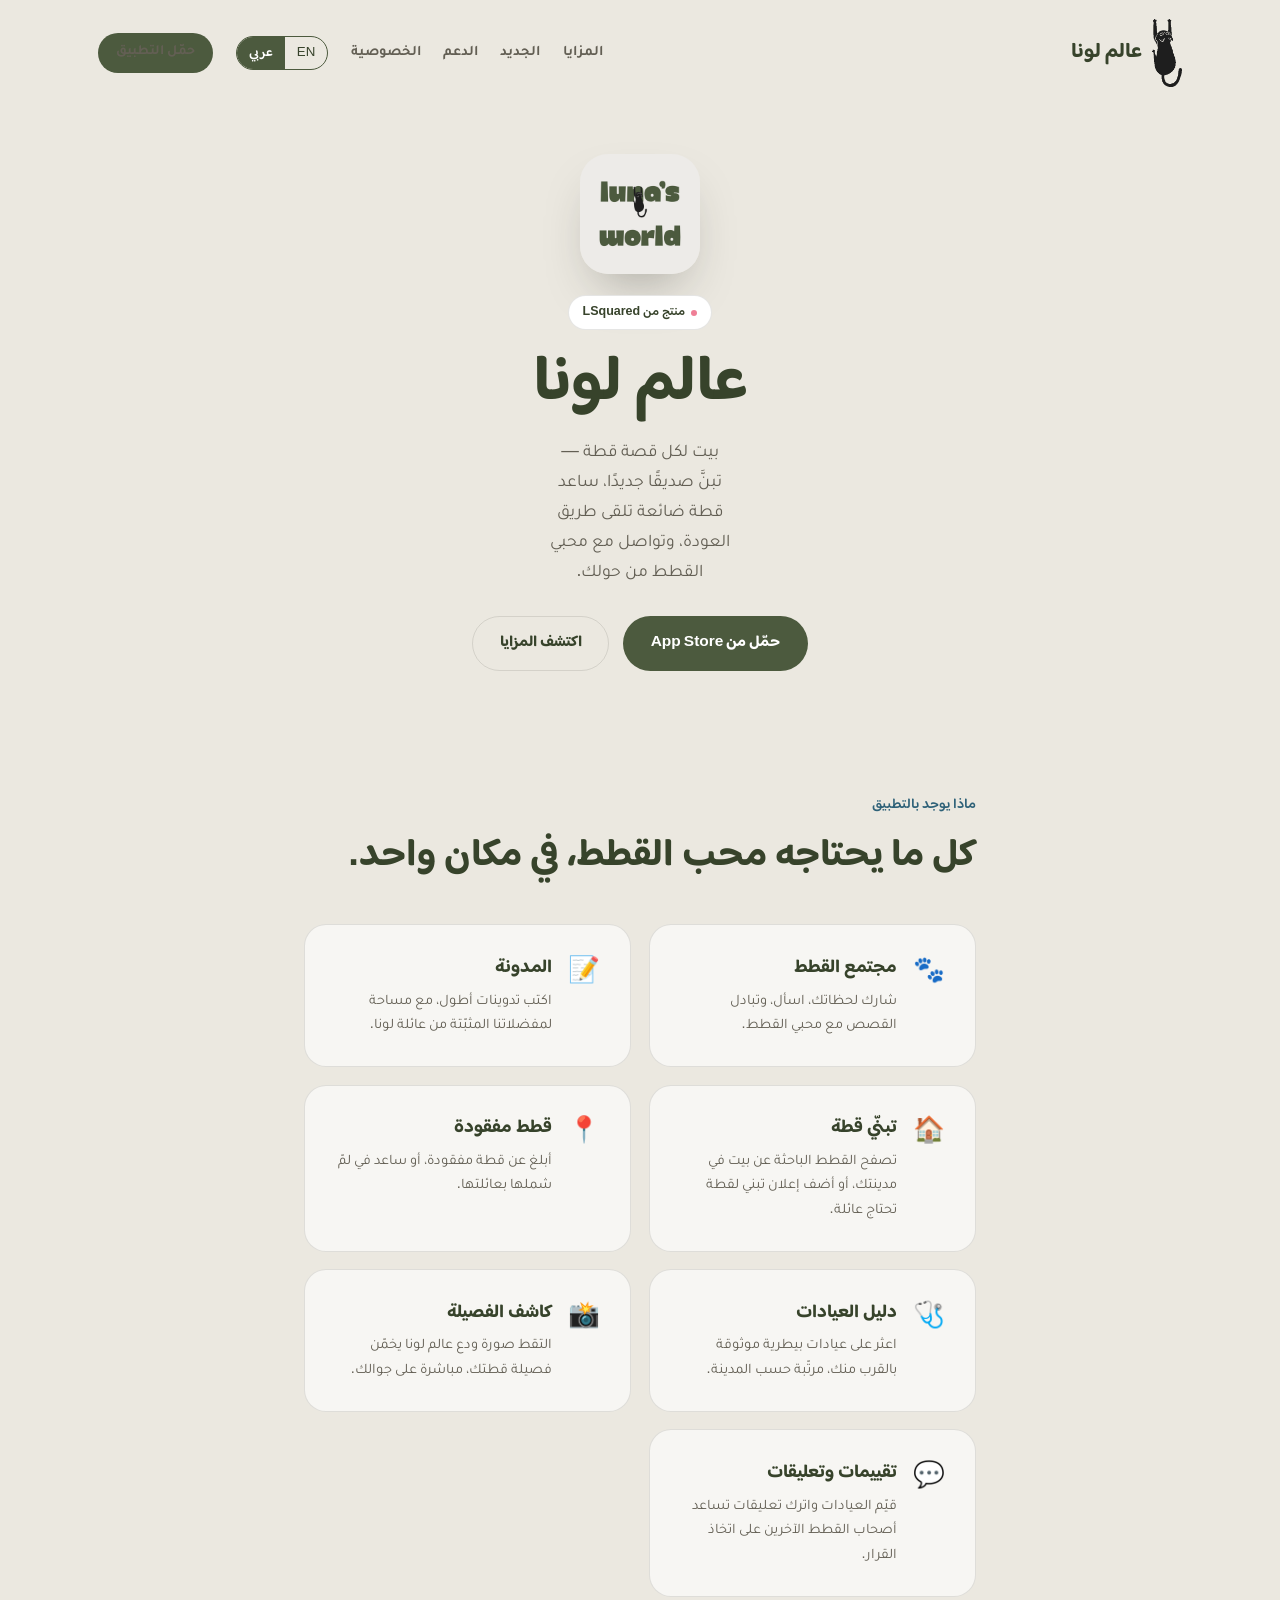
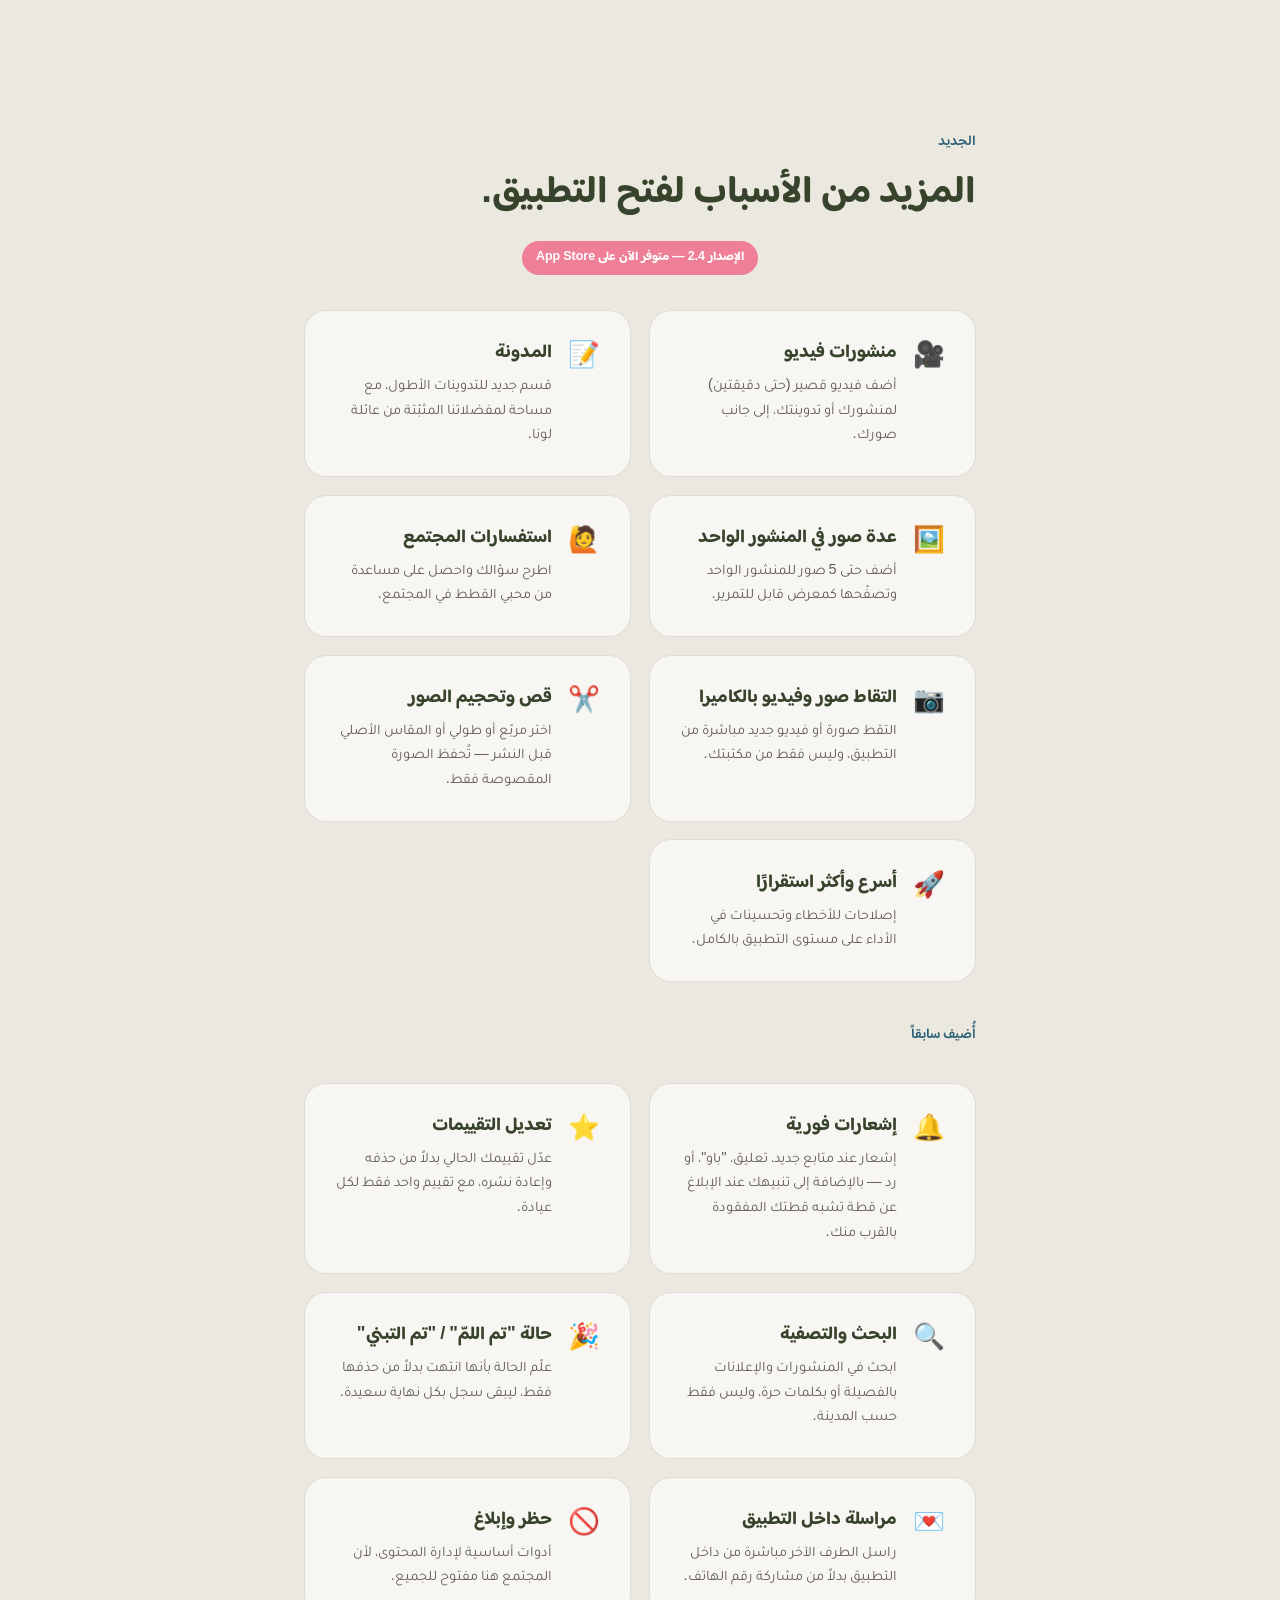
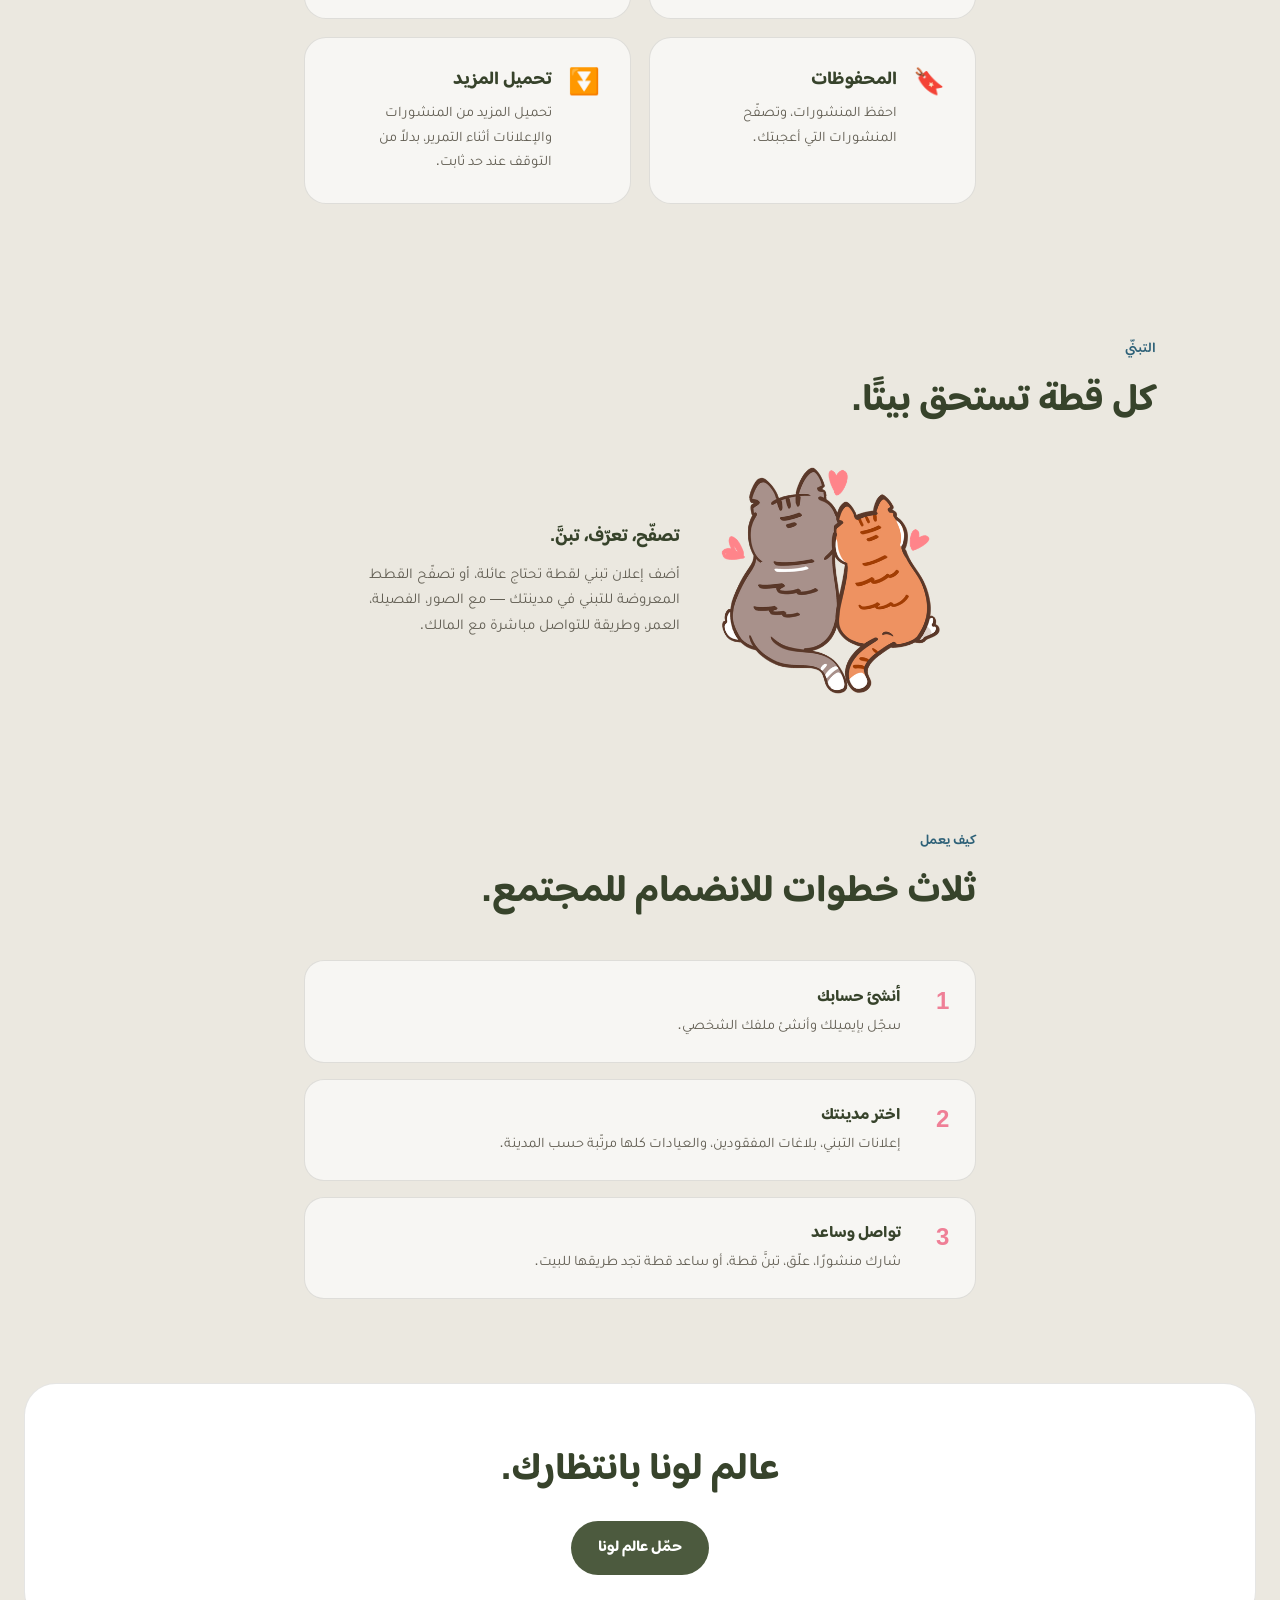
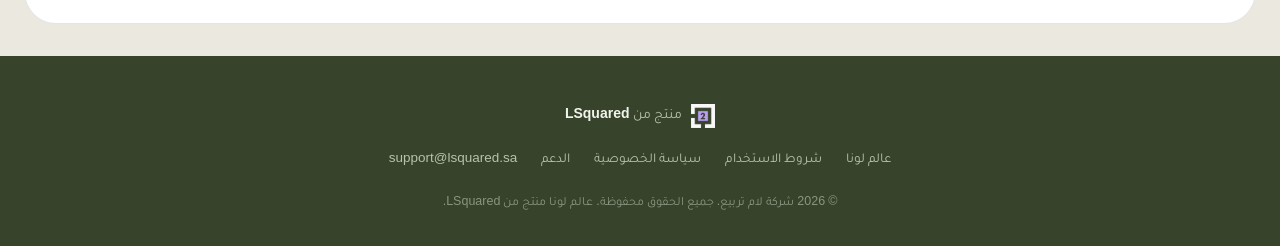
==== index.html @ 8b1befca "Add SEO: canonical/OG/Twitter meta, JSON-LD, robots.txt, sitemap.xml, social share image Co-Authored" ====
<!DOCTYPE html>
<html lang="ar" dir="rtl">
<head>
<meta charset="UTF-8">
<meta name="viewport" content="width=device-width, initial-scale=1.0">
<title>عالم لونا · Luna's World</title>
<meta name="description" content="عالم لونا تطبيق مجتمعي لمحبي القطط — تبنَّ، أبلغ عن قطة مفقودة، اعثر على عيادات بيطرية، وتعرّف على الفصيلة. منتج من LSquared. — Luna's World is a community app for cat people — adopt, report a missing cat, find vet clinics, and identify breeds. A product by LSquared.">
<!-- SEO-BLOCK:START (managed by build_seo.py, safe to regenerate) -->
<link rel="canonical" href="https://lunasworld.lsquared.sa/">
<meta name="robots" content="index, follow">
<meta property="og:site_name" content="Luna's World">
<meta property="og:type" content="website">
<meta property="og:title" content="عالم لونا · Luna's World">
<meta property="og:description" content="عالم لونا تطبيق مجتمعي لمحبي القطط — تبنَّ، أبلغ عن قطة مفقودة، اعثر على عيادات بيطرية، وتعرّف على الفصيلة. منتج من LSquared. — Luna's World is a community app for cat people — adopt, report a missing cat, find vet clinics, and identify breeds. A product by LSquared.">
<meta property="og:url" content="https://lunasworld.lsquared.sa/">
<meta property="og:image" content="https://lunasworld.lsquared.sa/og-image.png">
<meta property="og:image:width" content="1200">
<meta property="og:image:height" content="630">
<meta name="twitter:card" content="summary_large_image">
<meta name="twitter:title" content="عالم لونا · Luna's World">
<meta name="twitter:description" content="عالم لونا تطبيق مجتمعي لمحبي القطط — تبنَّ، أبلغ عن قطة مفقودة، اعثر على عيادات بيطرية، وتعرّف على الفصيلة. منتج من LSquared. — Luna's World is a community app for cat people — adopt, report a missing cat, find vet clinics, and identify breeds. A product by LSquared.">
<meta name="twitter:image" content="https://lunasworld.lsquared.sa/og-image.png">
<script type="application/ld+json">
{
  "@context": "https://schema.org",
  "@type": "MobileApplication",
  "name": "Luna's World",
  "description": "عالم لونا تطبيق مجتمعي لمحبي القطط — تبنَّ، أبلغ عن قطة مفقودة، اعثر على عيادات بيطرية، وتعرّف على الفصيلة. منتج من LSquared. — Luna's World is a community app for cat people — adopt, report a missing cat, find vet clinics, and identify breeds. A product by LSquared.",
  "url": "https://lunasworld.lsquared.sa/",
  "image": "https://lunasworld.lsquared.sa/og-image.png",
  "operatingSystem": "iOS",
  "applicationCategory": "LifestyleApplication",
  "publisher": {
    "@type": "Organization",
    "name": "LSquared",
    "url": "https://lsquared.sa"
  },
  "sameAs": [
    "https://apps.apple.com/us/app/lunas-world/id6449742649"
  ],
  "downloadUrl": "https://apps.apple.com/us/app/lunas-world/id6449742649"
}
</script>
<!-- SEO-BLOCK:END -->
<link rel="icon" type="image/png" href="[data-uri]">
<style>
@font-face { font-family:"Baloo 2"; src:طبurl([data-uri]) format("woff2"); font-weight:600 800; font-display:swap; }
@font-face { font-family:"Baloo Bhaijaan 2"; src:url([data-uri]) format("woff2"); font-weight:600 800; font-display:swap; }
@font-face { font-family:"Nunito"; src:url([data-uri]) format("woff2"); font-weight:400 700; font-display:swap; }
@font-face { font-family:"Tajawal"; src:url([data-uri]) format("woff2"); font-weight:400; font-display:swap; }
@font-face { font-family:"Tajawal"; src:url([data-uri]) format("woff2"); font-weight:500; font-display:swap; }
@font-face { font-family:"Tajawal"; src:url([data-uri]) format("woff2"); font-weight:700; font-display:swap; }

:root {
  --cream: #ebe8e0;
  --cream-deep: #e0dcd1;
  --card: rgba(255,255,255,0.6);
  --card-solid: #ffffff;
  --forest: #4c5a3e;
  --forest-deep: #37432b;
  --teal: #2e6178;
  --pink: #ef7f96;
  --ink: #2b2a26;
  --ink-soft: #635f54;
  --line: rgba(43,42,38,0.12);

  --font-display: "Baloo 2", sans-serif;
  --font-body: "Nunito", -apple-system, sans-serif;
}
html[lang="ar"] {
  --font-display: "Baloo Bhaijaan 2", sans-serif;
  --font-body: "Tajawal", -apple-system, sans-serif;
}

/* language visibility: default markup is Arabic-first, English hidden until toggled */
html[lang="ar"] .en { display: none; }
html[lang="en"] .ar { display: none; }

* { box-sizing: border-box; }
html, body { margin:0; padding:0; }
body {
  background: var(--cream);
  color: var(--ink);
  font-family: var(--font-body);
  font-size: 17px;
  line-height: 1.7;
}
h1,h2,h3 { margin:0; text-wrap: balance; font-family: var(--font-display); }
p { margin:0; }
img { max-width:100%; display:block; }
a { color: var(--forest); }
a:focus-visible, button:focus-visible { outline: 2px solid var(--forest); outline-offset: 3px; }
button { font-family: inherit; cursor: pointer; }

.eyebrow {
  font-family: var(--font-display);
  font-weight: 600;
  font-size: 14px;
  letter-spacing: 0.03em;
  color: var(--teal);
  text-transform: uppercase;
}
html[lang="ar"] .eyebrow { text-transform: none; letter-spacing: 0; }

h2.section-title {
  font-weight: 700;
  font-size: clamp(1.7rem, 4vw, 2.4rem);
  color: var(--forest-deep);
  margin-top: 0.4rem;
}

/* ---------- nav ---------- */
.nav {
  display: flex;
  align-items: center;
  justify-content: space-between;
  gap: 1rem;
  padding: 1.2rem clamp(1.2rem, 4vw, 3rem);
  max-width: 1180px;
  margin: 0 auto;
}
.nav-brand {
  display: flex;
  align-items: center;
  gap: 0.6rem;
  text-decoration: none;
  color: var(--forest-deep);
}
.nav-brand img { width: 30px; height: auto; }
.nav-brand span { font-family: var(--font-display); font-weight: 700; font-size: 1.3rem; }
.nav-links { display: flex; align-items: center; gap: 1.4rem; font-size: 14.5px; }
.nav-links a { text-decoration: none; color: var(--ink-soft); font-weight: 600; }
.nav-links a:hover { color: var(--forest-deep); }
.lang-toggle {
  display: inline-flex;
  border: 1.5px solid var(--forest);
  border-radius: 100px;
  overflow: hidden;
  font-family: var(--font-display);
  font-weight: 600;
  font-size: 13px;
}
.lang-toggle button {
  border: none;
  background: transparent;
  color: var(--forest-deep);
  padding: 0.4em 0.9em;
}
.lang-toggle button.active { background: var(--forest); color: #fff; }
.nav-cta {
  font-size: 14px;
  font-weight: 700;
  color: #fff;
  background: var(--forest);
  padding: 0.6em 1.3em;
  border-radius: 100px;
  text-decoration: none;
  white-space: nowrap;
}
.nav-cta:hover { background: var(--forest-deep); }
@media (max-width: 700px) {
  .nav-links a:not(.nav-cta) { display: none; }
}

/* ---------- layout ---------- */
.wrap { max-width: 720px; margin: 0 auto; padding: 0 1.5rem; }
.wrap-wide { max-width: 1080px; margin: 0 auto; padding: 0 1.5rem; }
section { padding: 4.2rem 0; }

/* ---------- buttons ---------- */
.btn {
  display: inline-flex;
  align-items: center;
  gap: 0.5em;
  font-family: var(--font-display);
  font-size: 15.5px;
  font-weight: 700;
  padding: 0.85em 1.7em;
  border-radius: 100px;
  text-decoration: none;
  border: 1.5px solid transparent;
}
.btn-primary { background: var(--forest); color: #fff; }
.btn-primary:hover { background: var(--forest-deep); }
.btn-ghost { background: transparent; color: var(--forest-deep); border-color: var(--line); }
.btn-ghost:hover { border-color: var(--forest); }

.pill {
  display: inline-flex;
  align-items: center;
  gap: 0.5em;
  font-family: var(--font-display);
  font-size: 12.5px;
  font-weight: 600;
  padding: 0.5em 1.1em;
  border-radius: 100px;
  background: var(--card-solid);
  border: 1px solid var(--line);
  color: var(--forest-deep);
}
.pill .dot { width:6px; height:6px; border-radius:50%; background: var(--pink); flex:none; }

/* ---------- cards ---------- */
.card {
  background: var(--card);
  border: 1px solid var(--line);
  border-radius: 22px;
  padding: 1.7rem 1.9rem;
}

/* ---------- hero ---------- */
.hero { padding: 3rem 0 3.5rem; text-align: center; }
.hero .wrap { display:flex; flex-direction:column; align-items:center; gap: 1.3rem; }
.hero .appicon { width: 120px; height:120px; border-radius: 28px; box-shadow: 0 24px 50px -18px rgba(43,42,38,0.35); }
.hero h1 {
  font-size: clamp(2.6rem, 9vw, 4rem);
  color: var(--forest-deep);
  line-height: 1.05;
}
.hero .tagline { font-size: 1.1rem; color: var(--ink-soft); max-width: 46ch; }
.hero .cta-row { display:flex; gap: 0.9rem; flex-wrap: wrap; justify-content:center; margin-top: 0.4rem; }

/* ---------- features ---------- */
.feature-grid {
  margin-top: 2.2rem;
  display: grid;
  grid-template-columns: repeat(2, 1fr);
  gap: 1.1rem;
}
.feature-grid .card { display:flex; gap: 1rem; align-items:flex-start; }
.feature-grid .card .emoji { font-size: 1.6rem; flex: none; }
.feature-grid .card h3 { font-size: 1.15rem; margin-bottom: 0.35rem; color: var(--forest-deep); }
.feature-grid .card p { font-size: 14.5px; color: var(--ink-soft); }
@media (max-width: 620px) { .feature-grid { grid-template-columns: 1fr; } }

/* ---------- what's new ---------- */
.soon-badge {
  display: inline-flex;
  align-items: center;
  gap: 0.5em;
  font-family: var(--font-display);
  font-size: 12.5px;
  font-weight: 700;
  padding: 0.5em 1.1em;
  border-radius: 100px;
  background: var(--pink);
  color: #fff;
  margin-top: 0.9rem;
}
.whats-new .card { position: relative; }
.whats-new .card .emoji { font-size: 1.6rem; flex: none; }

/* ---------- steps ---------- */
.steps { margin-top: 2.2rem; display: flex; flex-direction: column; gap: 1rem; }
.step {
  display: flex; gap: 1.1rem; align-items: flex-start;
  background: var(--card); border: 1px solid var(--line); border-radius: 20px;
  padding: 1.4rem 1.6rem;
}
.step .num {
  font-family: var(--font-display); font-weight: 800; font-size: 1.5rem;
  color: var(--pink); flex: none; width: 1.3em;
}
.step h3 { font-size: 1.02rem; margin-bottom: 0.2rem; color: var(--forest-deep); }
.step p { font-size: 14.5px; color: var(--ink-soft); }

/* ---------- adopt showcase ---------- */
.showcase { display:flex; align-items:center; gap: 2.5rem; flex-wrap: wrap; justify-content:center; margin-top: 2rem; }
.showcase img { width: 220px; }
.showcase .text { max-width: 340px; text-align: start; }
.showcase .text p { color: var(--ink-soft); font-size: 15px; margin-top: 0.6rem; }

/* ---------- CTA band ---------- */
.cta-band {
  text-align: center;
  background: var(--card-solid);
  border: 1px solid var(--line);
  border-radius: 32px;
  padding: 3rem 1.8rem;
  margin: 1rem 1.5rem;
}
.cta-band h2 { margin-bottom: 1.1rem; }

/* ---------- footer ---------- */
footer.site-footer {
  background: var(--forest-deep);
  color: #d9dfd2;
  padding: 3rem 1.5rem 2rem;
  margin-top: 2rem;
}
footer .wrap-wide { display: flex; flex-direction: column; align-items: center; gap: 1.3rem; text-align: center; }
footer .lsquared-line { display: flex; align-items: center; gap: 0.6rem; font-size: 14px; color: #b9c2ac; }
footer .lsquared-line img { width: 24px; height: 24px; }
footer .lsquared-line a { color: #f2f4ec; text-decoration: none; font-weight: 700; }
footer .lsquared-line a:hover { text-decoration: underline; }
footer .foot-links { display: flex; gap: 1.5rem; flex-wrap: wrap; justify-content: center; font-size: 13.5px; }
footer .foot-links a { color: #b9c2ac; text-decoration: none; }
footer .foot-links a:hover { color: #fff; }
footer .copyright { font-size: 12.5px; color: #8b9580; }

/* ---------- legal pages ---------- */
.legal-header { padding: 3.2rem 0 1rem; text-align: center; }
.legal-header .eyebrow { display:block; margin-bottom: 0.5rem; }
.legal-header h1 { font-size: clamp(2rem, 6vw, 2.7rem); color: var(--forest-deep); }
.legal-header .updated { font-size: 13.5px; color: var(--ink-soft); margin-top: 0.6rem; }
.legal-body { padding-top: 0.5rem; padding-bottom: 3.6rem; }
.legal-body h2 {
  font-size: 1.3rem; margin-top: 2.4rem; margin-bottom: 0.7rem; color: var(--forest-deep);
}
.legal-body h2:first-child { margin-top: 0; }
.legal-body p, .legal-body li { font-size: 15.5px; color: var(--ink-soft); margin-bottom: 0.85rem; }
.legal-body ul { padding-inline-start: 1.3rem; margin: 0 0 0.85rem; }
.legal-body strong { color: var(--ink); }
.legal-body a { color: var(--forest); text-decoration: underline; text-decoration-color: var(--line); }

/* ---------- FAQ ---------- */
.faq-item { background: var(--card); border: 1px solid var(--line); border-radius: 18px; padding: 1.4rem 1.6rem; margin-bottom: 1rem; }
.faq-item h3 { font-size: 1.1rem; margin-bottom: 0.45rem; color: var(--forest-deep); }
.faq-item p { font-size: 14.5px; color: var(--ink-soft); }
.contact-card { text-align: center; background: var(--card-solid); border: 1px solid var(--line); border-radius: 26px; padding: 2.6rem 1.8rem; margin: 2.4rem 0; }
.contact-card h2 { margin-bottom: 0.6rem; }
.contact-card p { color: var(--ink-soft); margin-bottom: 1.3rem; }
</style>
</head>
<body>

<nav class="nav">
  <a class="nav-brand" href="index.html">
    <img src="[data-uri]" alt="Luna's World cat mascot" />
    <span><span class="en">Luna's World</span><span class="ar">عالم لونا</span></span>
  </a>
  <div class="nav-links">
    <a href="index.html#features"><span class="en">Features</span><span class="ar">المزايا</span></a>
    <a href="index.html#whats-new"><span class="en">What's new</span><span class="ar">الجديد</span></a>
    <a href="support.html"><span class="en">Support</span><span class="ar">الدعم</span></a>
    <a href="privacy.html"><span class="en">Privacy</span><span class="ar">الخصوصية</span></a>
    <div class="lang-toggle">
      <button type="button" data-lang="en" onclick="setLunaLang('en')">EN</button>
      <button type="button" data-lang="ar" onclick="setLunaLang('ar')">عربي</button>
    </div>
    <a class="nav-cta" href="https://apps.apple.com/us/app/lunas-world/id6449742649"><span class="en">Get the App</span><span class="ar">حمّل التطبيق</span></a>
  </div>
</nav>


<section class="hero">
  <div class="wrap">
    <img class="appicon" src="[data-uri]" alt="Luna's World app icon" />
    <div class="pill"><span class="dot"></span><span class="en">A product by LSquared</span><span class="ar">منتج من LSquared</span></div>
    <h1><span class="en">Luna's World</span><span class="ar">عالم لونا</span></h1>
    <p class="tagline"><span class="en">A home for every cat story — find a friend to adopt, help a lost cat find their way back, and connect with cat people near you.</span><span class="ar">بيت لكل قصة قطة — تبنَّ صديقًا جديدًا، ساعد قطة ضائعة تلقى طريق العودة، وتواصل مع محبي القطط من حولك.</span></p>
    <div class="cta-row">
      <a class="btn btn-primary" href="https://apps.apple.com/us/app/lunas-world/id6449742649"><span class="en">Download on the App Store</span><span class="ar">حمّل من App Store</span></a>
      <a class="btn btn-ghost" href="#features"><span class="en">See what's inside</span><span class="ar">اكتشف المزايا</span></a>
    </div>
  </div>
</section>

<section id="features">
  <div class="wrap">
    <p class="eyebrow"><span class="en">What's inside</span><span class="ar">ماذا يوجد بالتطبيق</span></p>
    <h2 class="section-title"><span class="en">Everything a cat person needs, in one place.</span><span class="ar">كل ما يحتاجه محب القطط، في مكان واحد.</span></h2>
    <div class="feature-grid">
      
    <div class="card">
      <span class="emoji">🐾</span>
      <div>
        <h3><span class="en">Community feed</span><span class="ar">مجتمع القطط</span></h3>
        <p><span class="en">Share moments, ask questions, and swap stories with other cat people.</span><span class="ar">شارك لحظاتك، اسأل، وتبادل القصص مع محبي القطط.</span></p>
      </div>
    </div>

    <div class="card">
      <span class="emoji">📝</span>
      <div>
        <h3><span class="en">Blog</span><span class="ar">المدونة</span></h3>
        <p><span class="en">Write longer posts, with a spot for our favorites, pinned by Luna's World.</span><span class="ar">اكتب تدوينات أطول، مع مساحة لمفضلاتنا المثبّتة من عائلة لونا.</span></p>
      </div>
    </div>

    <div class="card">
      <span class="emoji">🏠</span>
      <div>
        <h3><span class="en">Adoption</span><span class="ar">تبنّي قطة</span></h3>
        <p><span class="en">Browse cats looking for a home in your city, or list one that needs a family.</span><span class="ar">تصفح القطط الباحثة عن بيت في مدينتك، أو أضف إعلان تبني لقطة تحتاج عائلة.</span></p>
      </div>
    </div>

    <div class="card">
      <span class="emoji">📍</span>
      <div>
        <h3><span class="en">Missing cats</span><span class="ar">قطط مفقودة</span></h3>
        <p><span class="en">Report a missing cat, or help reunite one with their family.</span><span class="ar">أبلغ عن قطة مفقودة، أو ساعد في لمّ شملها بعائلتها.</span></p>
      </div>
    </div>

    <div class="card">
      <span class="emoji">🩺</span>
      <div>
        <h3><span class="en">Clinics directory</span><span class="ar">دليل العيادات</span></h3>
        <p><span class="en">Find rated vet clinics near you, organized by city.</span><span class="ar">اعثر على عيادات بيطرية موثوقة بالقرب منك، مرتّبة حسب المدينة.</span></p>
      </div>
    </div>

    <div class="card">
      <span class="emoji">📸</span>
      <div>
        <h3><span class="en">Breed detector</span><span class="ar">كاشف الفصيلة</span></h3>
        <p><span class="en">Snap a photo and let Luna's World guess your cat's breed, right on your phone.</span><span class="ar">التقط صورة ودع عالم لونا يخمّن فصيلة قطتك، مباشرة على جوالك.</span></p>
      </div>
    </div>

    <div class="card">
      <span class="emoji">💬</span>
      <div>
        <h3><span class="en">Reviews & comments</span><span class="ar">تقييمات وتعليقات</span></h3>
        <p><span class="en">Rate clinics and leave comments to help other cat owners decide.</span><span class="ar">قيّم العيادات واترك تعليقات تساعد أصحاب القطط الآخرين على اتخاذ القرار.</span></p>
      </div>
    </div>
    </div>
  </div>
</section>

<section id="whats-new" class="whats-new">
  <div class="wrap">
    <p class="eyebrow"><span class="en">What's new</span><span class="ar">الجديد</span></p>
    <h2 class="section-title"><span class="en">More reasons to open the app.</span><span class="ar">المزيد من الأسباب لفتح التطبيق.</span></h2>
    <div style="text-align:center;"><span class="soon-badge"><span class="en">Version 2.4 — now on the App Store</span><span class="ar">الإصدار 2.4 — متوفر الآن على App Store</span></span></div>
    <div class="feature-grid">

    <div class="card">
      <span class="emoji">🎥</span>
      <div>
        <h3><span class="en">Video posts</span><span class="ar">منشورات فيديو</span></h3>
        <p><span class="en">Add a short video (up to 2 minutes) to a community post or blog post, alongside your photos.</span><span class="ar">أضف فيديو قصير (حتى دقيقتين) لمنشورك أو تدوينتك، إلى جانب صورك.</span></p>
      </div>
    </div>

    <div class="card">
      <span class="emoji">📝</span>
      <div>
        <h3><span class="en">Blog</span><span class="ar">المدونة</span></h3>
        <p><span class="en">A new section for longer posts, with a spot for our favorites, pinned by Luna's World.</span><span class="ar">قسم جديد للتدوينات الأطول، مع مساحة لمفضلاتنا المثبّتة من عائلة لونا.</span></p>
      </div>
    </div>

    <div class="card">
      <span class="emoji">🖼️</span>
      <div>
        <h3><span class="en">Multiple photos per post</span><span class="ar">عدة صور في المنشور الواحد</span></h3>
        <p><span class="en">Add up to 5 photos to one post and browse them as a swipeable gallery.</span><span class="ar">أضف حتى 5 صور للمنشور الواحد وتصفّحها كمعرض قابل للتمرير.</span></p>
      </div>
    </div>

    <div class="card">
      <span class="emoji">🙋</span>
      <div>
        <h3><span class="en">Community help</span><span class="ar">استفسارات المجتمع</span></h3>
        <p><span class="en">Ask a question and get help from other cat owners in the community.</span><span class="ar">اطرح سؤالك واحصل على مساعدة من محبي القطط في المجتمع.</span></p>
      </div>
    </div>

    <div class="card">
      <span class="emoji">📷</span>
      <div>
        <h3><span class="en">Take photos & videos with the camera</span><span class="ar">التقاط صور وفيديو بالكاميرا</span></h3>
        <p><span class="en">Capture a new photo or video right from the app, not just pick one from your library.</span><span class="ar">التقط صورة أو فيديو جديد مباشرة من التطبيق، وليس فقط من مكتبتك.</span></p>
      </div>
    </div>

    <div class="card">
      <span class="emoji">✂️</span>
      <div>
        <h3><span class="en">Crop & resize photos</span><span class="ar">قص وتحجيم الصور</span></h3>
        <p><span class="en">Choose square, portrait, or the original size before you post — only the cropped photo is ever saved.</span><span class="ar">اختر مربّع أو طولي أو المقاس الأصلي قبل النشر — تُحفظ الصورة المقصوصة فقط.</span></p>
      </div>
    </div>

    <div class="card">
      <span class="emoji">🚀</span>
      <div>
        <h3><span class="en">Faster & more stable</span><span class="ar">أسرع وأكثر استقرارًا</span></h3>
        <p><span class="en">Bug fixes and performance improvements across the app.</span><span class="ar">إصلاحات للأخطاء وتحسينات في الأداء على مستوى التطبيق بالكامل.</span></p>
      </div>
    </div>

    </div>

    <p class="eyebrow" style="margin-top:2.6rem;"><span class="en">Previously added</span><span class="ar">أُضيف سابقاً</span></p>
    <div class="feature-grid">

    <div class="card">
      <span class="emoji">🔔</span>
      <div>
        <h3><span class="en">Push notifications</span><span class="ar">إشعارات فورية</span></h3>
        <p><span class="en">New follower, comment, paw, or reply — plus missing-cat matches reported nearby.</span><span class="ar">إشعار عند متابع جديد، تعليق، "باو"، أو رد — بالإضافة إلى تنبيهك عند الإبلاغ عن قطة تشبه قطتك المفقودة بالقرب منك.</span></p>
      </div>
    </div>

    <div class="card">
      <span class="emoji">⭐</span>
      <div>
        <h3><span class="en">Editable reviews</span><span class="ar">تعديل التقييمات</span></h3>
        <p><span class="en">Update your existing review instead of only delete-and-repost — capped at one review per clinic.</span><span class="ar">عدّل تقييمك الحالي بدلاً من حذفه وإعادة نشره، مع تقييم واحد فقط لكل عيادة.</span></p>
      </div>
    </div>

    <div class="card">
      <span class="emoji">🔍</span>
      <div>
        <h3><span class="en">Search & filtering</span><span class="ar">البحث والتصفية</span></h3>
        <p><span class="en">Search posts and listings by breed or free text, not just by city.</span><span class="ar">ابحث في المنشورات والإعلانات بالفصيلة أو بكلمات حرة، وليس فقط حسب المدينة.</span></p>
      </div>
    </div>

    <div class="card">
      <span class="emoji">🎉</span>
      <div>
        <h3><span class="en">"Reunited" / "Adopted" status</span><span class="ar">حالة "تم اللمّ" / "تم التبني"</span></h3>
        <p><span class="en">Mark a case resolved instead of only deleting it, so there's a record of happy endings.</span><span class="ar">علّم الحالة بأنها انتهت بدلاً من حذفها فقط، ليبقى سجل بكل نهاية سعيدة.</span></p>
      </div>
    </div>

    <div class="card">
      <span class="emoji">💌</span>
      <div>
        <h3><span class="en">In-app messaging</span><span class="ar">مراسلة داخل التطبيق</span></h3>
        <p><span class="en">Message adopters and listers directly instead of exposing a raw phone number.</span><span class="ar">راسل الطرف الآخر مباشرة من داخل التطبيق بدلاً من مشاركة رقم الهاتف.</span></p>
      </div>
    </div>

    <div class="card">
      <span class="emoji">🚫</span>
      <div>
        <h3><span class="en">Block & report</span><span class="ar">حظر وإبلاغ</span></h3>
        <p><span class="en">Basic content moderation tools, since this is an open social feed.</span><span class="ar">أدوات أساسية لإدارة المحتوى، لأن المجتمع هنا مفتوح للجميع.</span></p>
      </div>
    </div>

    <div class="card">
      <span class="emoji">🔖</span>
      <div>
        <h3><span class="en">Bookmarks</span><span class="ar">المحفوظات</span></h3>
        <p><span class="en">Save posts, and browse the posts you've liked.</span><span class="ar">احفظ المنشورات، وتصفّح المنشورات التي أعجبتك.</span></p>
      </div>
    </div>

    <div class="card">
      <span class="emoji">⏬</span>
      <div>
        <h3><span class="en">Load more</span><span class="ar">تحميل المزيد</span></h3>
        <p><span class="en">Feed and listings now load more as you scroll, instead of stopping at a flat limit.</span><span class="ar">تحميل المزيد من المنشورات والإعلانات أثناء التمرير، بدلاً من التوقف عند حد ثابت.</span></p>
      </div>
    </div>

    </div>
  </div>
</section>

<section>
  <div class="wrap-wide">
    <p class="eyebrow"><span class="en">Adoption</span><span class="ar">التبنّي</span></p>
    <h2 class="section-title"><span class="en">Every cat deserves a home.</span><span class="ar">كل قطة تستحق بيتًا.</span></h2>
    <div class="showcase">
      <img src="[data-uri]" alt="Two cats cuddling, illustration" />
      <div class="text">
        <h3 style="font-size:1.15rem;color:var(--forest-deep);"><span class="en">Browse, meet, adopt.</span><span class="ar">تصفّح، تعرّف، تبنَّ.</span></h3>
        <p><span class="en">List a cat that needs a family, or browse cats up for adoption in your city — with photos, breed, age, and a way to reach the owner directly.</span><span class="ar">أضف إعلان تبني لقطة تحتاج عائلة، أو تصفّح القطط المعروضة للتبني في مدينتك — مع الصور، الفصيلة، العمر، وطريقة للتواصل مباشرة مع المالك.</span></p>
      </div>
    </div>
  </div>
</section>

<section>
  <div class="wrap">
    <p class="eyebrow"><span class="en">How it works</span><span class="ar">كيف يعمل</span></p>
    <h2 class="section-title"><span class="en">Three steps to join the community.</span><span class="ar">ثلاث خطوات للانضمام للمجتمع.</span></h2>
    <div class="steps">
      <div class="step">
        <span class="num">1</span>
        <div><h3><span class="en">Create your profile</span><span class="ar">أنشئ حسابك</span></h3><p><span class="en">Sign up with your email and set up your profile.</span><span class="ar">سجّل بإيميلك وأنشئ ملفك الشخصي.</span></p></div>
      </div>
      <div class="step">
        <span class="num">2</span>
        <div><h3><span class="en">Pick your city</span><span class="ar">اختر مدينتك</span></h3><p><span class="en">Adoption listings, missing reports, and clinics are all organized by city.</span><span class="ar">إعلانات التبني، بلاغات المفقودين، والعيادات كلها مرتّبة حسب المدينة.</span></p></div>
      </div>
      <div class="step">
        <span class="num">3</span>
        <div><h3><span class="en">Connect and help</span><span class="ar">تواصل وساعد</span></h3><p><span class="en">Post, comment, adopt, or help a cat find their way home.</span><span class="ar">شارك منشورًا، علّق، تبنَّ قطة، أو ساعد قطة تجد طريقها للبيت.</span></p></div>
      </div>
    </div>
  </div>
</section>

<div class="cta-band">
  <h2 class="section-title"><span class="en">Luna's World is waiting for you.</span><span class="ar">عالم لونا بانتظارك.</span></h2>
  <a class="btn btn-primary" href="https://apps.apple.com/us/app/lunas-world/id6449742649"><span class="en">Download Luna's World</span><span class="ar">حمّل عالم لونا</span></a>
</div>


<footer class="site-footer">
  <div class="wrap-wide">
    <div class="lsquared-line">
      <img src="[data-uri]" alt="LSquared mark" />
      <span><span class="en">A product by</span><span class="ar">منتج من</span> <a href="https://lsquared.sa">LSquared</a></span>
    </div>
    <div class="foot-links">
      <a href="index.html"><span class="en">Luna's World</span><span class="ar">عالم لونا</span></a>
      <a href="terms.html"><span class="en">Terms of Use</span><span class="ar">شروط الاستخدام</span></a>
      <a href="privacy.html"><span class="en">Privacy Policy</span><span class="ar">سياسة الخصوصية</span></a>
      <a href="support.html"><span class="en">Support</span><span class="ar">الدعم</span></a>
      <a href="mailto:support@lsquared.sa">support@lsquared.sa</a>
    </div>
    <div class="copyright">
      <span class="en">&copy; 2026 L Squared Est. All rights reserved. Luna's World is a product of LSquared.</span>
      <span class="ar">&copy; 2026 شركة لام تربيع. جميع الحقوق محفوظة. عالم لونا منتج من LSquared.</span>
    </div>
  </div>
</footer>


<script>
(function () {
  function setLang(lang) {
    document.documentElement.lang = lang;
    document.documentElement.dir = lang === "ar" ? "rtl" : "ltr";
    document.querySelectorAll(".lang-toggle button").forEach(function (b) {
      b.classList.toggle("active", b.dataset.lang === lang);
    });
    try { localStorage.setItem("lunasworld-lang", lang); } catch (e) {}
  }
  window.setLunaLang = setLang;
  var saved = "ar";
  try { saved = localStorage.getItem("lunasworld-lang") || "ar"; } catch (e) {}
  setLang(saved);
})();
</script>

</body>
</html>
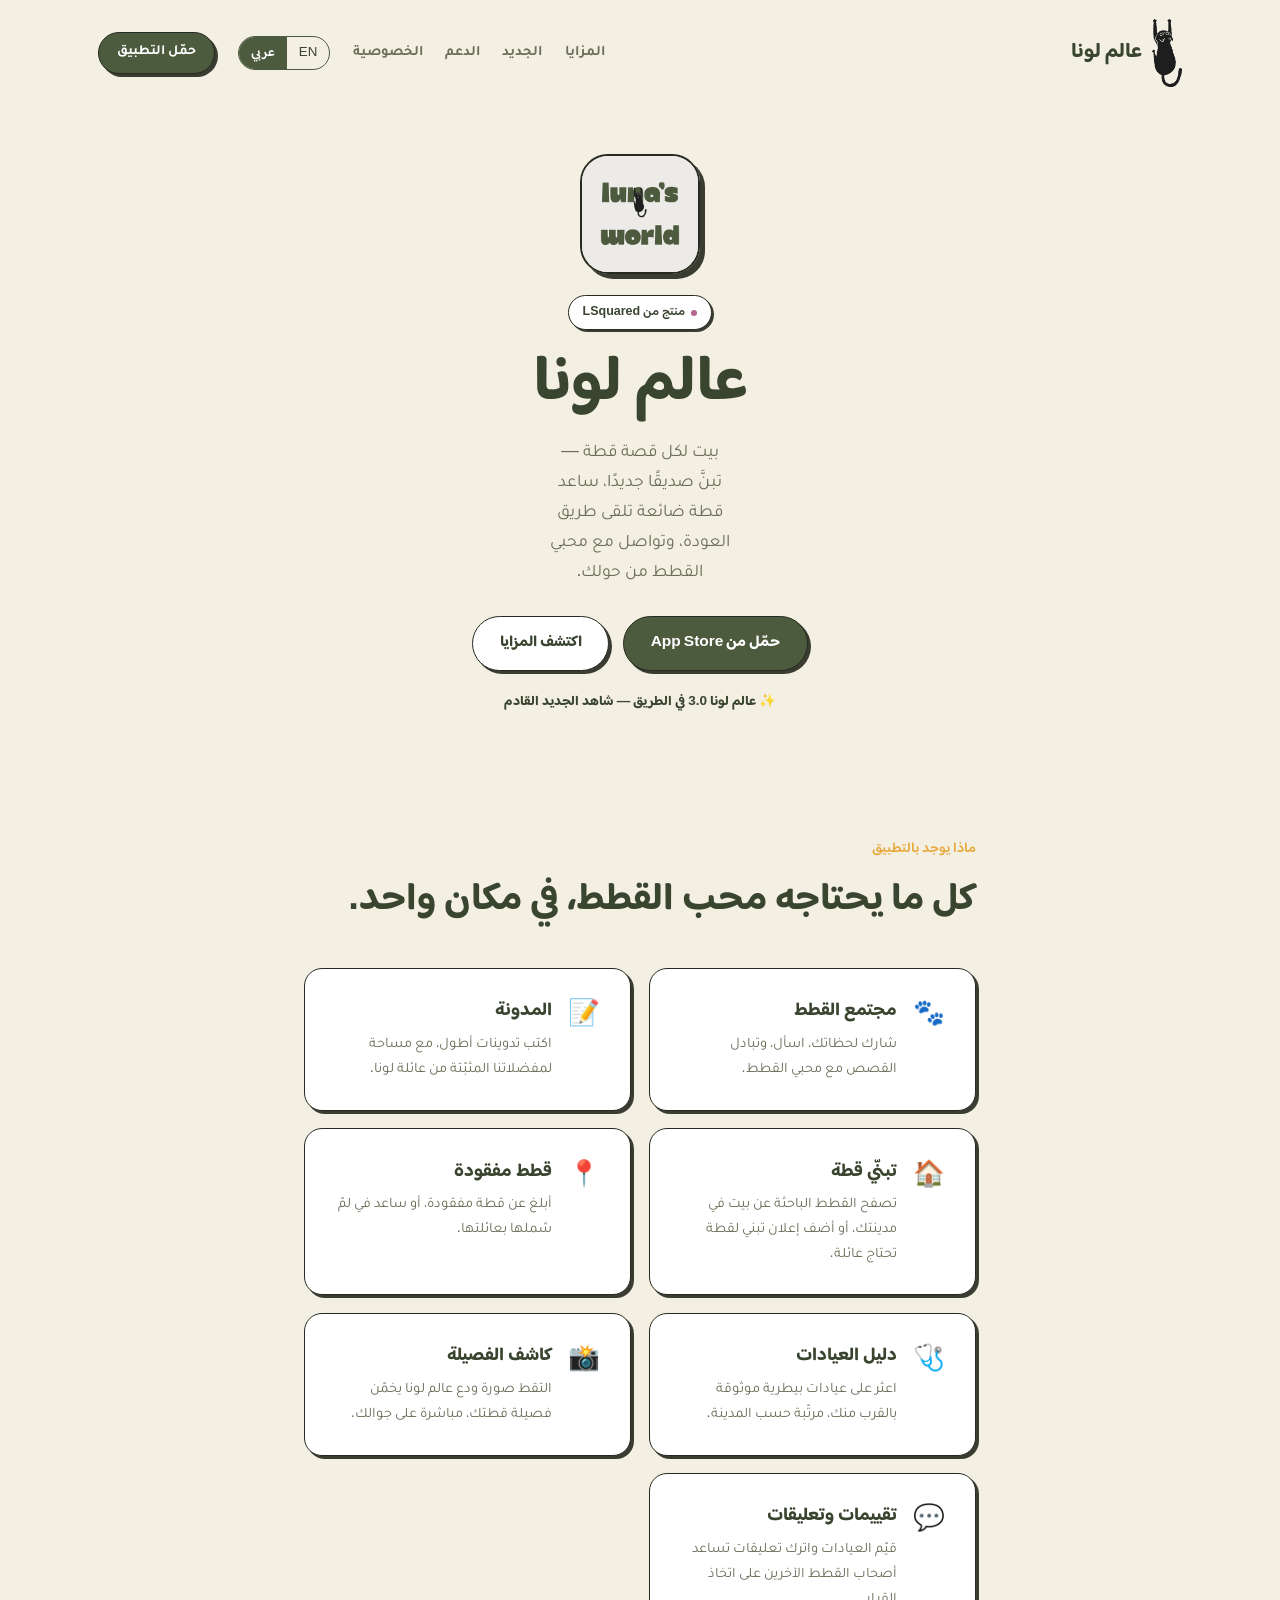
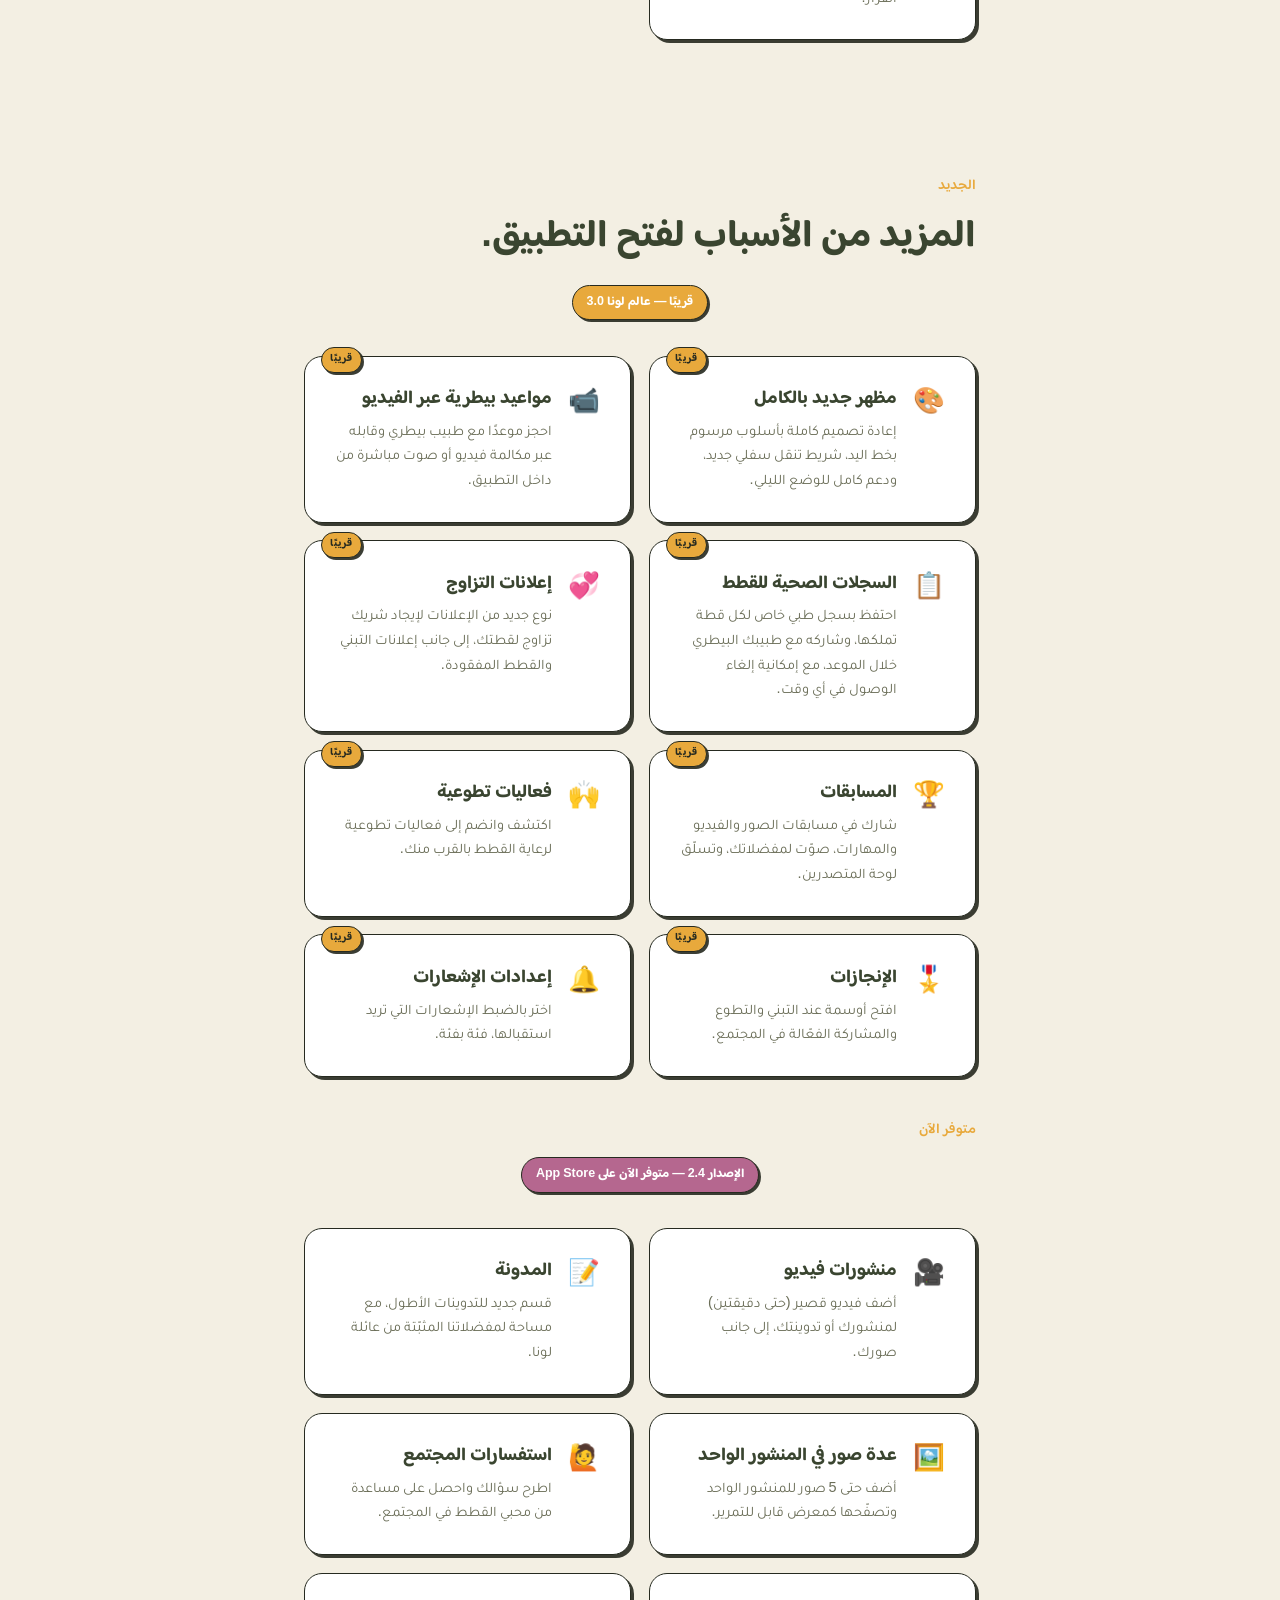
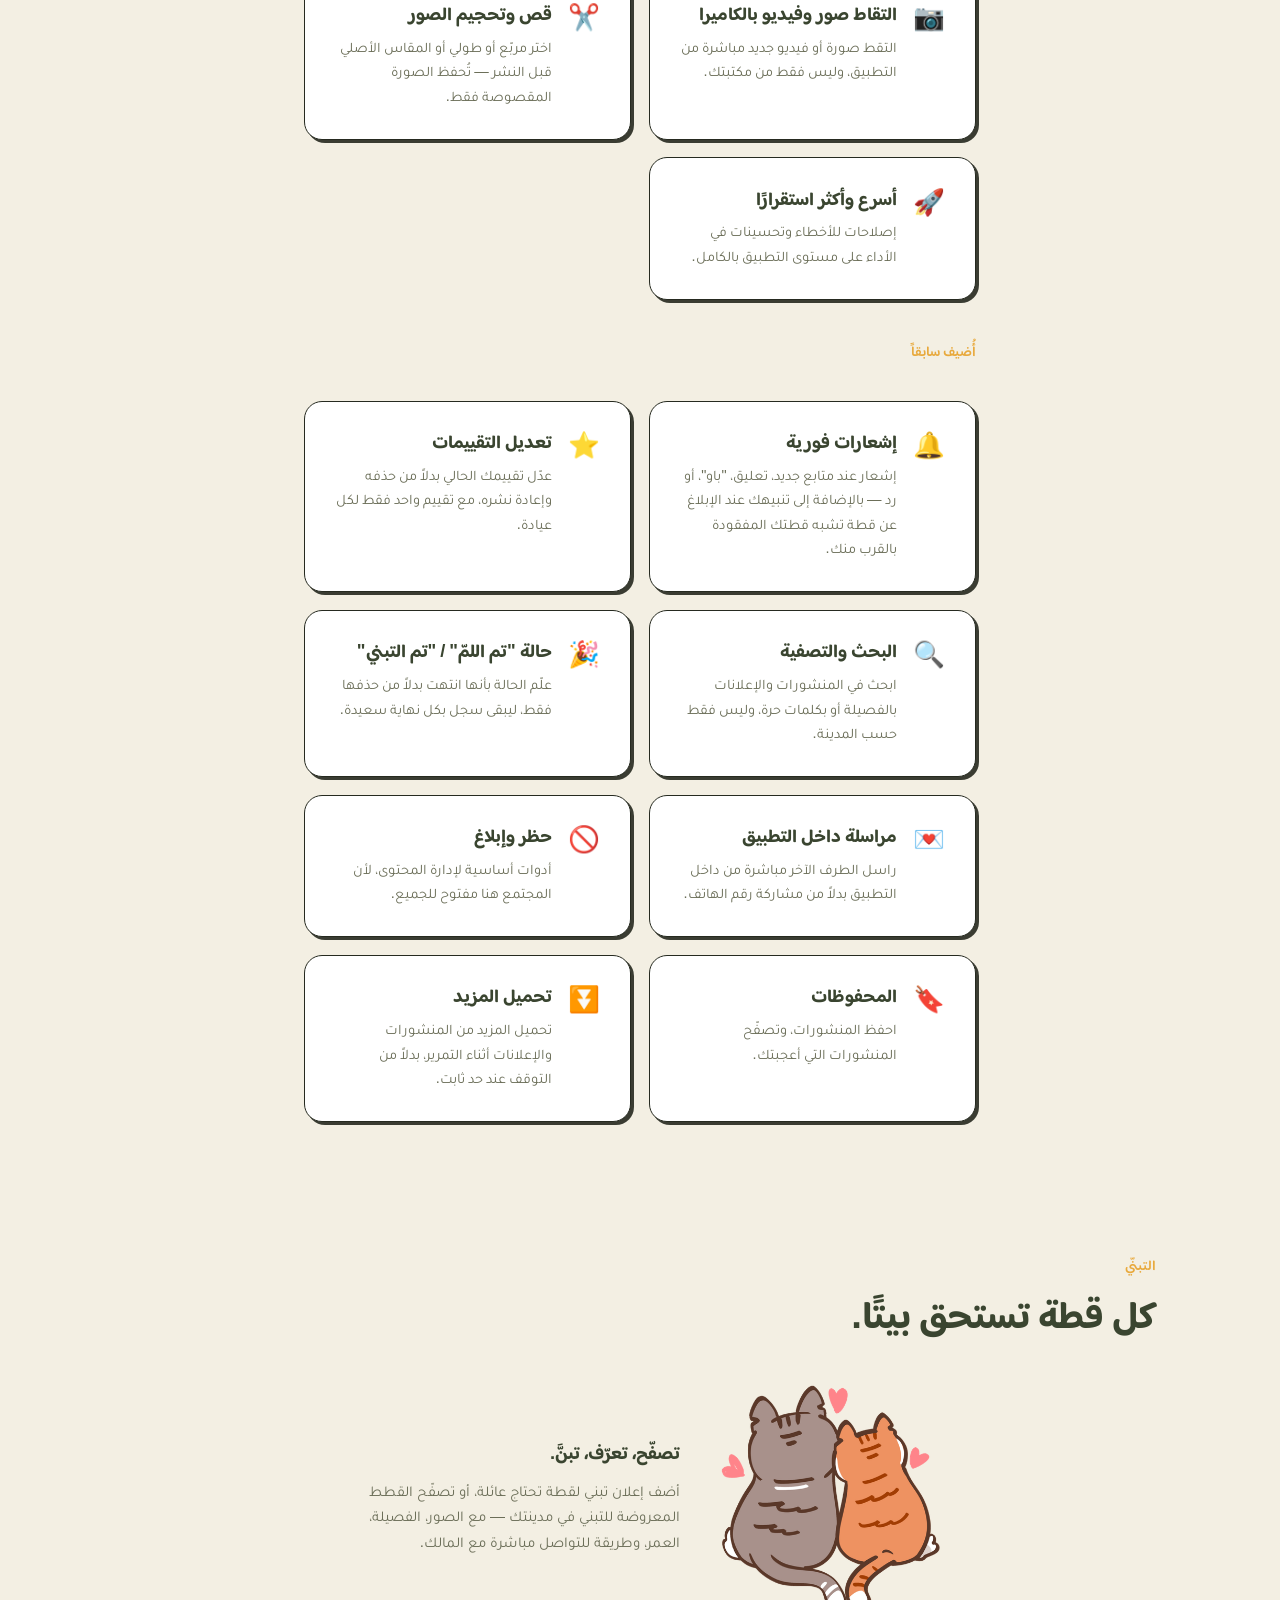
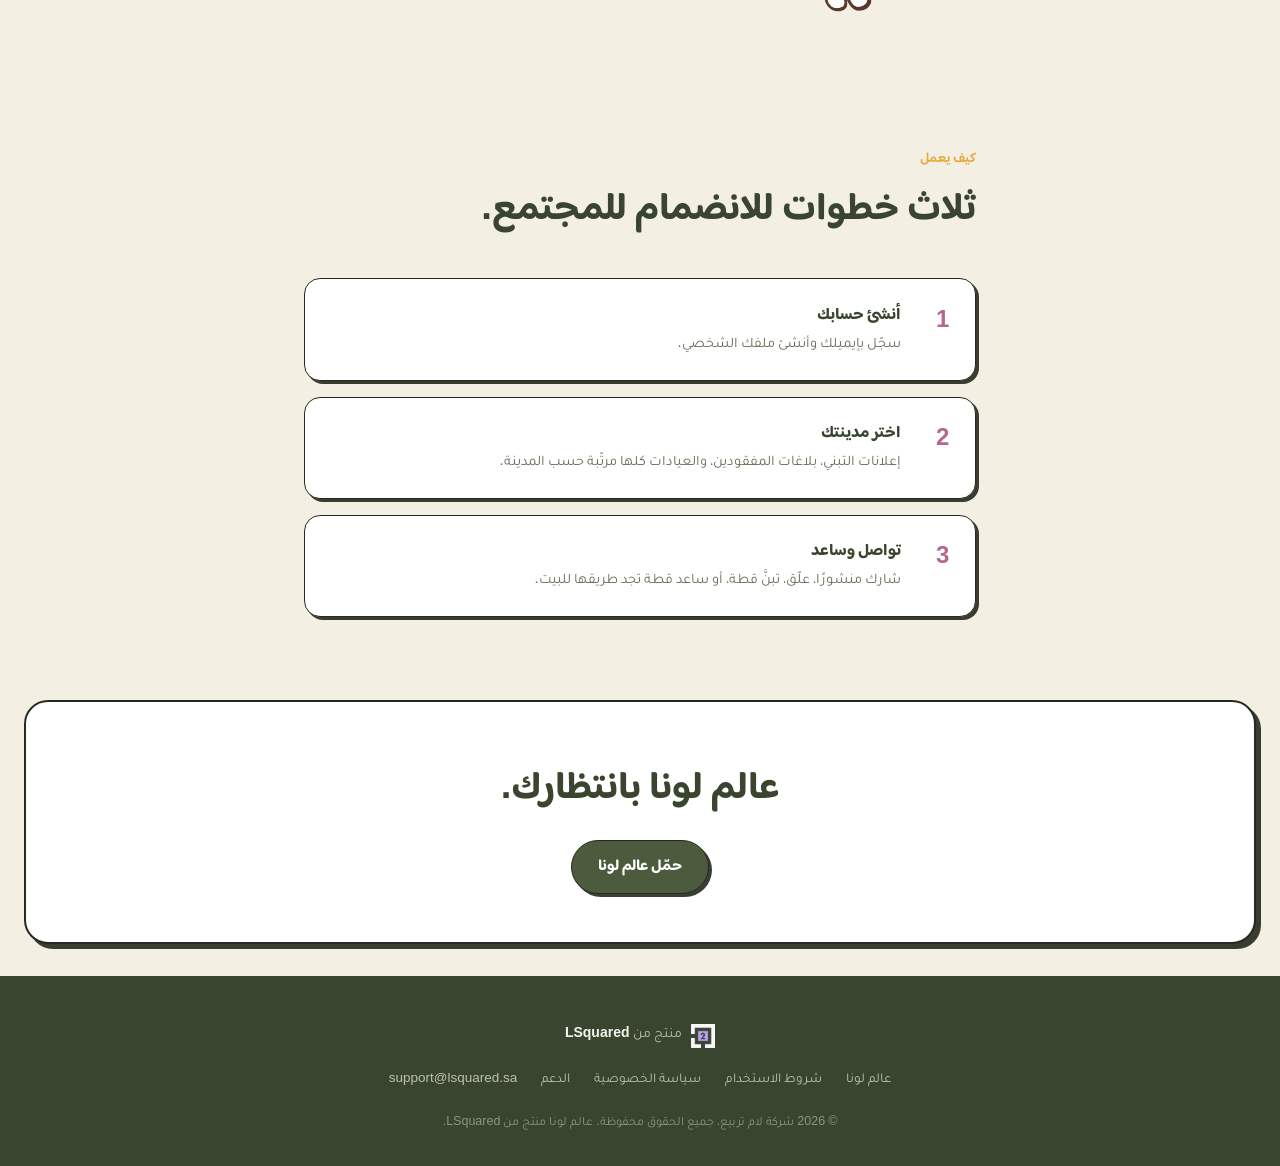
==== commit 77e727c9: "Redesign theme to match app's design-system-v2, add 3.0 coming-soon section Update colors, borders, " ====
--- a/index.html
+++ b/index.html
@@ -52,17 +52,18 @@
 @font-face { font-family:"Tajawal"; src:url([data-uri]) format("woff2"); font-weight:700; font-display:swap; }
 
 :root {
-  --cream: #ebe8e0;
-  --cream-deep: #e0dcd1;
-  --card: rgba(255,255,255,0.6);
+  --cream: #f3efe3;
+  --cream-deep: #e3dcc8;
+  --card: #ffffff;
   --card-solid: #ffffff;
   --forest: #4c5a3e;
-  --forest-deep: #37432b;
-  --teal: #2e6178;
-  --pink: #ef7f96;
-  --ink: #2b2a26;
-  --ink-soft: #635f54;
-  --line: rgba(43,42,38,0.12);
+  --forest-deep: #3a4530;
+  --gold: #e8a93c;
+  --rose: #b5678f;
+  --ink: #262a20;
+  --ink-soft: #6b6e58;
+  --line: rgba(38,42,32,0.16);
+  --shadow: rgba(38,42,32,0.9);
 
   --font-display: "Baloo 2", sans-serif;
   --font-body: "Nunito", -apple-system, sans-serif;
@@ -97,7 +98,7 @@
   font-weight: 600;
   font-size: 14px;
   letter-spacing: 0.03em;
-  color: var(--teal);
+  color: var(--gold);
   text-transform: uppercase;
 }
 html[lang="ar"] .eyebrow { text-transform: none; letter-spacing: 0; }
@@ -131,6 +132,7 @@
 .nav-links { display: flex; align-items: center; gap: 1.4rem; font-size: 14.5px; }
 .nav-links a { text-decoration: none; color: var(--ink-soft); font-weight: 600; }
 .nav-links a:hover { color: var(--forest-deep); }
+.nav-links a.nav-cta, .nav-links a.nav-cta:hover { color: #fff; }
 .lang-toggle {
   display: inline-flex;
   border: 1.5px solid var(--forest);
@@ -156,8 +158,11 @@
   border-radius: 100px;
   text-decoration: none;
   white-space: nowrap;
-}
-.nav-cta:hover { background: var(--forest-deep); }
+  border: 1.5px solid var(--ink);
+  box-shadow: 3px 3px 0 var(--shadow);
+  transition: transform 0.12s, box-shadow 0.12s, background 0.12s;
+}
+.nav-cta:hover { background: var(--forest-deep); transform: translate(1px,1px); box-shadow: 2px 2px 0 var(--shadow); }
 @media (max-width: 700px) {
   .nav-links a:not(.nav-cta) { display: none; }
 }
@@ -178,12 +183,14 @@
   padding: 0.85em 1.7em;
   border-radius: 100px;
   text-decoration: none;
-  border: 1.5px solid transparent;
-}
+  border: 1.5px solid var(--ink);
+  box-shadow: 3px 3px 0 var(--shadow);
+  transition: transform 0.12s, box-shadow 0.12s, background 0.12s;
+}
+.btn:hover { transform: translate(1px,1px); box-shadow: 2px 2px 0 var(--shadow); }
 .btn-primary { background: var(--forest); color: #fff; }
 .btn-primary:hover { background: var(--forest-deep); }
-.btn-ghost { background: transparent; color: var(--forest-deep); border-color: var(--line); }
-.btn-ghost:hover { border-color: var(--forest); }
+.btn-ghost { background: var(--card-solid); color: var(--forest-deep); }
 
 .pill {
   display: inline-flex;
@@ -195,23 +202,25 @@
   padding: 0.5em 1.1em;
   border-radius: 100px;
   background: var(--card-solid);
-  border: 1px solid var(--line);
+  border: 1.5px solid var(--ink);
+  box-shadow: 2px 2px 0 var(--shadow);
   color: var(--forest-deep);
 }
-.pill .dot { width:6px; height:6px; border-radius:50%; background: var(--pink); flex:none; }
+.pill .dot { width:6px; height:6px; border-radius:50%; background: var(--rose); flex:none; }
 
 /* ---------- cards ---------- */
 .card {
-  background: var(--card);
-  border: 1px solid var(--line);
-  border-radius: 22px;
+  background: var(--card-solid);
+  border: 1.5px solid var(--ink);
+  border-radius: 18px;
   padding: 1.7rem 1.9rem;
+  box-shadow: 3px 3px 0 var(--shadow);
 }
 
 /* ---------- hero ---------- */
 .hero { padding: 3rem 0 3.5rem; text-align: center; }
 .hero .wrap { display:flex; flex-direction:column; align-items:center; gap: 1.3rem; }
-.hero .appicon { width: 120px; height:120px; border-radius: 28px; box-shadow: 0 24px 50px -18px rgba(43,42,38,0.35); }
+.hero .appicon { width: 120px; height:120px; border-radius: 28px; border: 2px solid var(--ink); box-shadow: 5px 5px 0 var(--shadow); }
 .hero h1 {
   font-size: clamp(2.6rem, 9vw, 4rem);
   color: var(--forest-deep);
@@ -243,23 +252,36 @@
   font-weight: 700;
   padding: 0.5em 1.1em;
   border-radius: 100px;
-  background: var(--pink);
+  background: var(--rose);
   color: #fff;
   margin-top: 0.9rem;
-}
+  border: 1.5px solid var(--ink);
+  box-shadow: 2px 2px 0 var(--shadow);
+}
+.soon-badge.gold { background: var(--gold); }
 .whats-new .card { position: relative; }
 .whats-new .card .emoji { font-size: 1.6rem; flex: none; }
+.coming-soon-tag {
+  position: absolute; top: -0.6rem; inset-inline-end: 1rem;
+  font-family: var(--font-display); font-weight: 700; font-size: 10.5px;
+  letter-spacing: 0.02em; text-transform: uppercase;
+  background: var(--gold); color: var(--ink);
+  padding: 0.3em 0.8em; border-radius: 100px;
+  border: 1.5px solid var(--ink); box-shadow: 2px 2px 0 var(--shadow);
+}
+html[lang="ar"] .coming-soon-tag { text-transform: none; }
 
 /* ---------- steps ---------- */
 .steps { margin-top: 2.2rem; display: flex; flex-direction: column; gap: 1rem; }
 .step {
   display: flex; gap: 1.1rem; align-items: flex-start;
-  background: var(--card); border: 1px solid var(--line); border-radius: 20px;
+  background: var(--card-solid); border: 1.5px solid var(--ink); border-radius: 16px;
+  box-shadow: 3px 3px 0 var(--shadow);
   padding: 1.4rem 1.6rem;
 }
 .step .num {
   font-family: var(--font-display); font-weight: 800; font-size: 1.5rem;
-  color: var(--pink); flex: none; width: 1.3em;
+  color: var(--rose); flex: none; width: 1.3em;
 }
 .step h3 { font-size: 1.02rem; margin-bottom: 0.2rem; color: var(--forest-deep); }
 .step p { font-size: 14.5px; color: var(--ink-soft); }
@@ -274,8 +296,9 @@
 .cta-band {
   text-align: center;
   background: var(--card-solid);
-  border: 1px solid var(--line);
-  border-radius: 32px;
+  border: 2px solid var(--ink);
+  border-radius: 24px;
+  box-shadow: 5px 5px 0 var(--shadow);
   padding: 3rem 1.8rem;
   margin: 1rem 1.5rem;
 }
@@ -353,6 +376,9 @@
       <a class="btn btn-primary" href="https://apps.apple.com/us/app/lunas-world/id6449742649"><span class="en">Download on the App Store</span><span class="ar">حمّل من App Store</span></a>
       <a class="btn btn-ghost" href="#features"><span class="en">See what's inside</span><span class="ar">اكتشف المزايا</span></a>
     </div>
+    <a href="#whats-new" style="text-decoration:none; font-family: var(--font-display); font-weight:700; font-size:13.5px; color:var(--forest-deep); display:inline-flex; align-items:center; gap:0.4em;">
+      <span class="en">✨ Luna's World 3.0 is on its way — see what's coming</span><span class="ar">✨ عالم لونا 3.0 في الطريق — شاهد الجديد القادم</span>
+    </a>
   </div>
 </section>
 
@@ -425,6 +451,85 @@
   <div class="wrap">
     <p class="eyebrow"><span class="en">What's new</span><span class="ar">الجديد</span></p>
     <h2 class="section-title"><span class="en">More reasons to open the app.</span><span class="ar">المزيد من الأسباب لفتح التطبيق.</span></h2>
+
+    <div style="text-align:center;"><span class="soon-badge gold"><span class="en">Coming soon — Luna's World 3.0</span><span class="ar">قريبًا — عالم لونا 3.0</span></span></div>
+    <div class="feature-grid">
+
+    <div class="card">
+      <span class="coming-soon-tag"><span class="en">Soon</span><span class="ar">قريبًا</span></span>
+      <span class="emoji">🎨</span>
+      <div>
+        <h3><span class="en">A brand new look</span><span class="ar">مظهر جديد بالكامل</span></h3>
+        <p><span class="en">A full hand-drawn redesign top to bottom, a new bottom navigation bar, and full dark mode support.</span><span class="ar">إعادة تصميم كاملة بأسلوب مرسوم بخط اليد، شريط تنقل سفلي جديد، ودعم كامل للوضع الليلي.</span></p>
+      </div>
+    </div>
+
+    <div class="card">
+      <span class="coming-soon-tag"><span class="en">Soon</span><span class="ar">قريبًا</span></span>
+      <span class="emoji">📹</span>
+      <div>
+        <h3><span class="en">Vet video appointments</span><span class="ar">مواعيد بيطرية عبر الفيديو</span></h3>
+        <p><span class="en">Book an appointment with a vet and meet over live video or voice, right inside the app.</span><span class="ar">احجز موعدًا مع طبيب بيطري وقابله عبر مكالمة فيديو أو صوت مباشرة من داخل التطبيق.</span></p>
+      </div>
+    </div>
+
+    <div class="card">
+      <span class="coming-soon-tag"><span class="en">Soon</span><span class="ar">قريبًا</span></span>
+      <span class="emoji">📋</span>
+      <div>
+        <h3><span class="en">Cat health records</span><span class="ar">السجلات الصحية للقطط</span></h3>
+        <p><span class="en">Keep a private medical record for every cat you own, and share it with your vet for an appointment — revoke access anytime.</span><span class="ar">احتفظ بسجل طبي خاص لكل قطة تملكها، وشاركه مع طبيبك البيطري خلال الموعد، مع إمكانية إلغاء الوصول في أي وقت.</span></p>
+      </div>
+    </div>
+
+    <div class="card">
+      <span class="coming-soon-tag"><span class="en">Soon</span><span class="ar">قريبًا</span></span>
+      <span class="emoji">💞</span>
+      <div>
+        <h3><span class="en">Mating listings</span><span class="ar">إعلانات التزاوج</span></h3>
+        <p><span class="en">A new listing type for finding a mate for your cat, alongside adoption and missing-cat posts.</span><span class="ar">نوع جديد من الإعلانات لإيجاد شريك تزاوج لقطتك، إلى جانب إعلانات التبني والقطط المفقودة.</span></p>
+      </div>
+    </div>
+
+    <div class="card">
+      <span class="coming-soon-tag"><span class="en">Soon</span><span class="ar">قريبًا</span></span>
+      <span class="emoji">🏆</span>
+      <div>
+        <h3><span class="en">Competitions</span><span class="ar">المسابقات</span></h3>
+        <p><span class="en">Enter photo, video, and skill competitions, vote on your favorites, and climb the leaderboard.</span><span class="ar">شارك في مسابقات الصور والفيديو والمهارات، صوّت لمفضلاتك، وتسلّق لوحة المتصدرين.</span></p>
+      </div>
+    </div>
+
+    <div class="card">
+      <span class="coming-soon-tag"><span class="en">Soon</span><span class="ar">قريبًا</span></span>
+      <span class="emoji">🙌</span>
+      <div>
+        <h3><span class="en">Volunteer events</span><span class="ar">فعاليات تطوعية</span></h3>
+        <p><span class="en">Discover and join cat-welfare volunteer events happening near you.</span><span class="ar">اكتشف وانضم إلى فعاليات تطوعية لرعاية القطط بالقرب منك.</span></p>
+      </div>
+    </div>
+
+    <div class="card">
+      <span class="coming-soon-tag"><span class="en">Soon</span><span class="ar">قريبًا</span></span>
+      <span class="emoji">🎖️</span>
+      <div>
+        <h3><span class="en">Achievements</span><span class="ar">الإنجازات</span></h3>
+        <p><span class="en">Unlock badges for adopting, volunteering, and being an active part of the community.</span><span class="ar">افتح أوسمة عند التبني والتطوع والمشاركة الفعّالة في المجتمع.</span></p>
+      </div>
+    </div>
+
+    <div class="card">
+      <span class="coming-soon-tag"><span class="en">Soon</span><span class="ar">قريبًا</span></span>
+      <span class="emoji">🔔</span>
+      <div>
+        <h3><span class="en">Notification controls</span><span class="ar">إعدادات الإشعارات</span></h3>
+        <p><span class="en">Choose exactly which notifications you want to receive, category by category.</span><span class="ar">اختر بالضبط الإشعارات التي تريد استقبالها، فئة بفئة.</span></p>
+      </div>
+    </div>
+
+    </div>
+
+    <p class="eyebrow" style="margin-top:2.6rem;"><span class="en">Now available</span><span class="ar">متوفر الآن</span></p>
     <div style="text-align:center;"><span class="soon-badge"><span class="en">Version 2.4 — now on the App Store</span><span class="ar">الإصدار 2.4 — متوفر الآن على App Store</span></span></div>
     <div class="feature-grid">
 
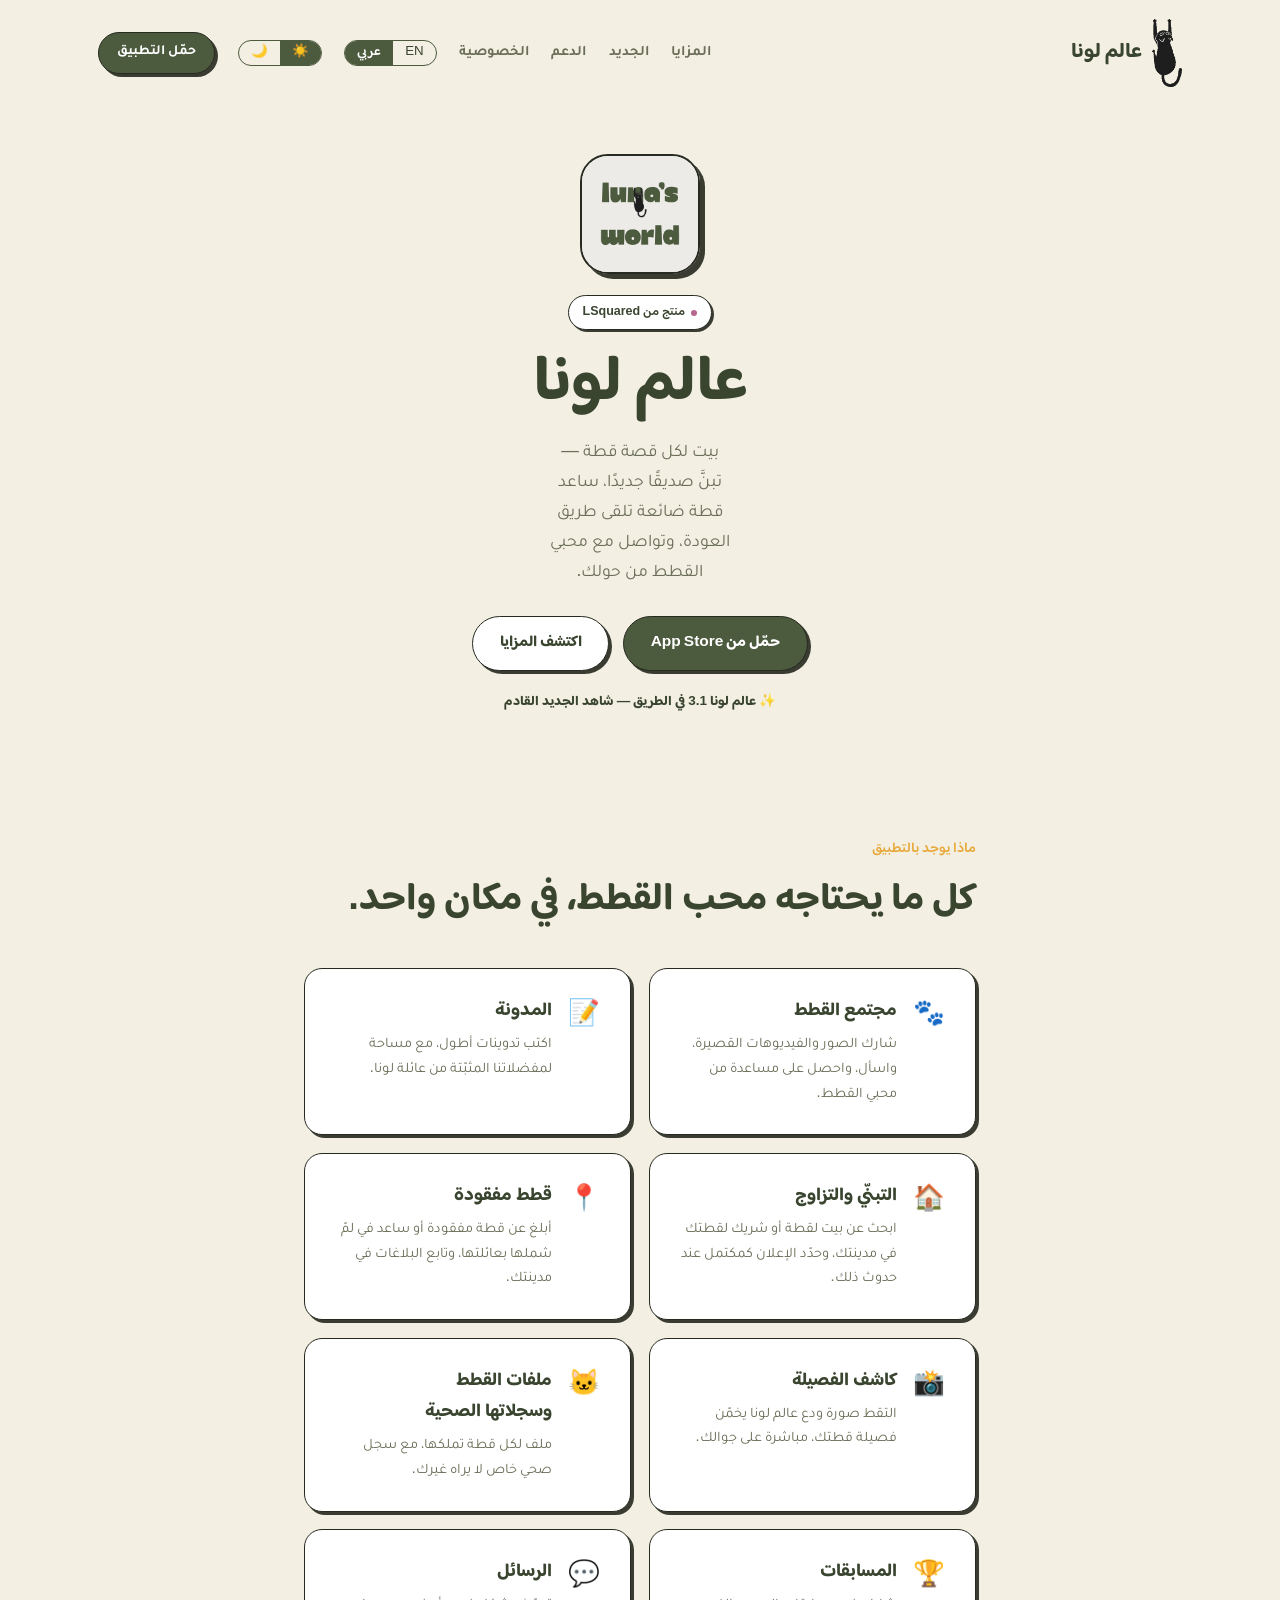
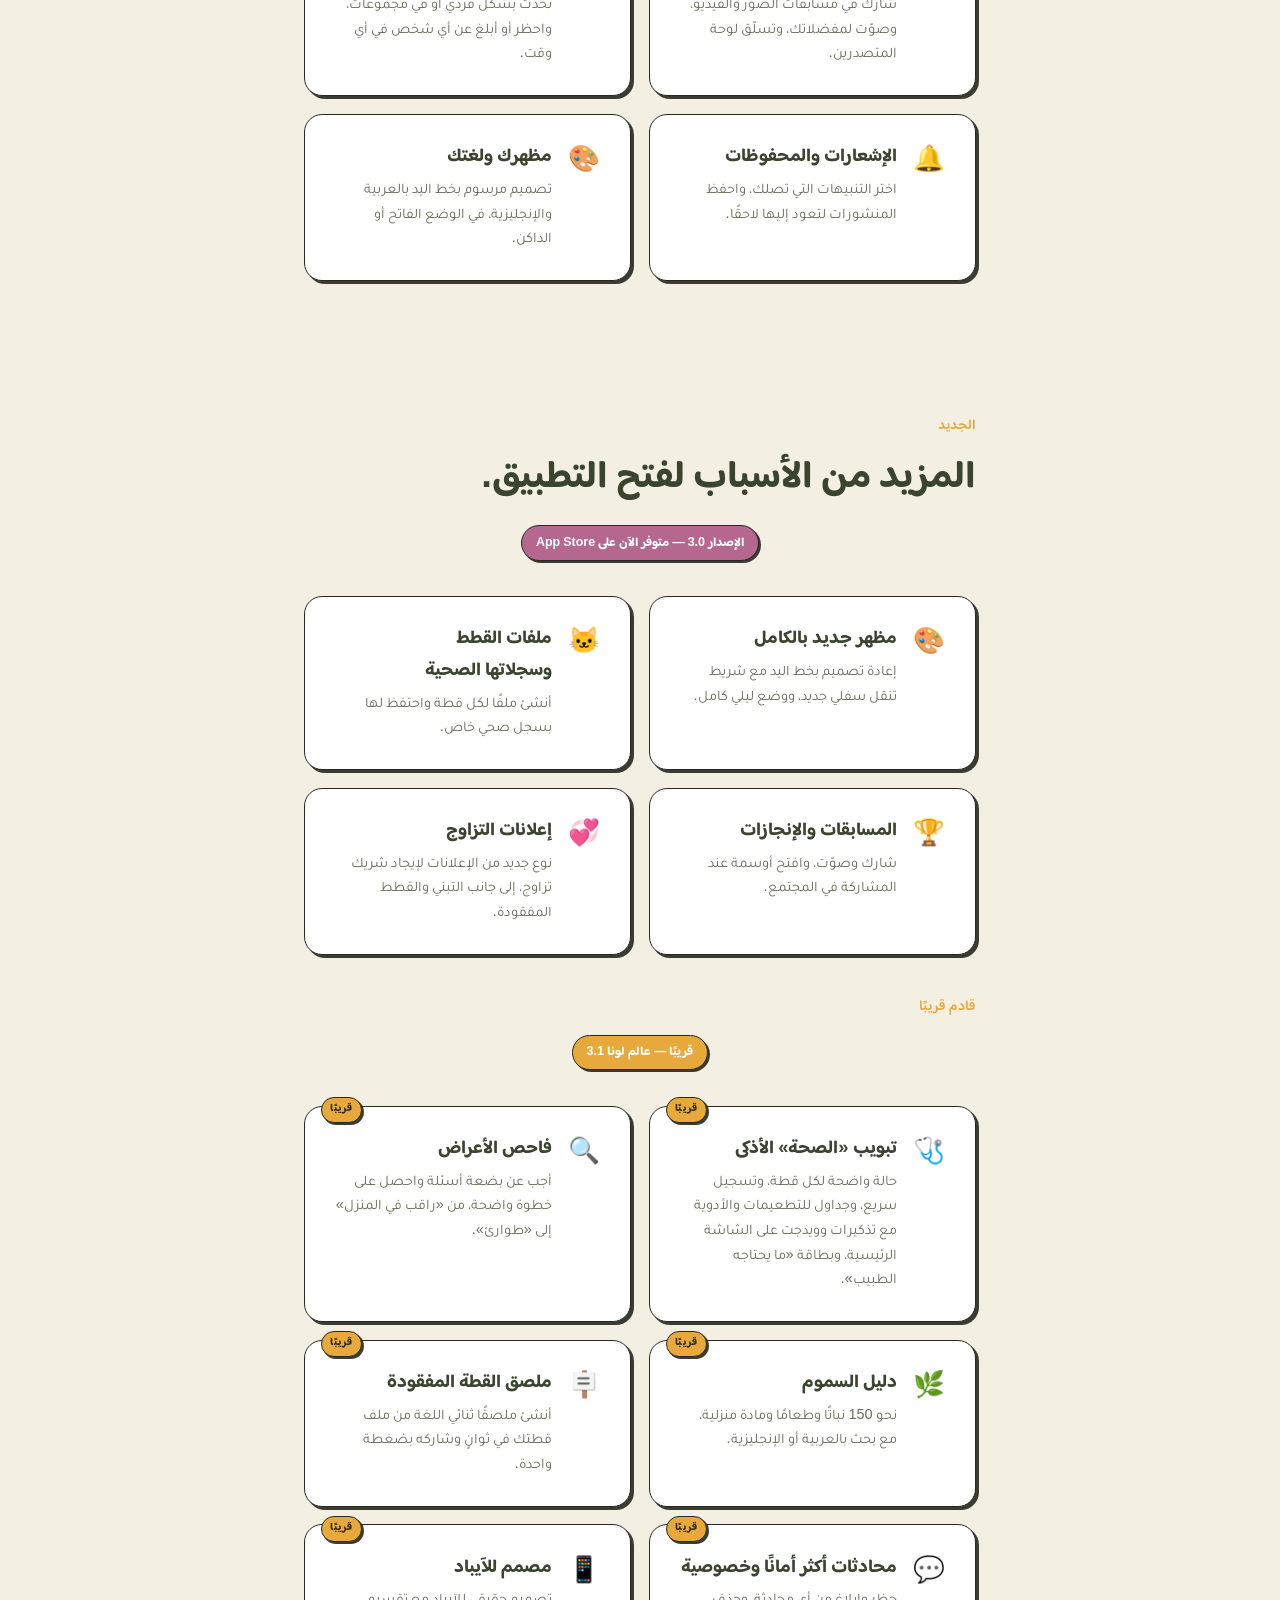
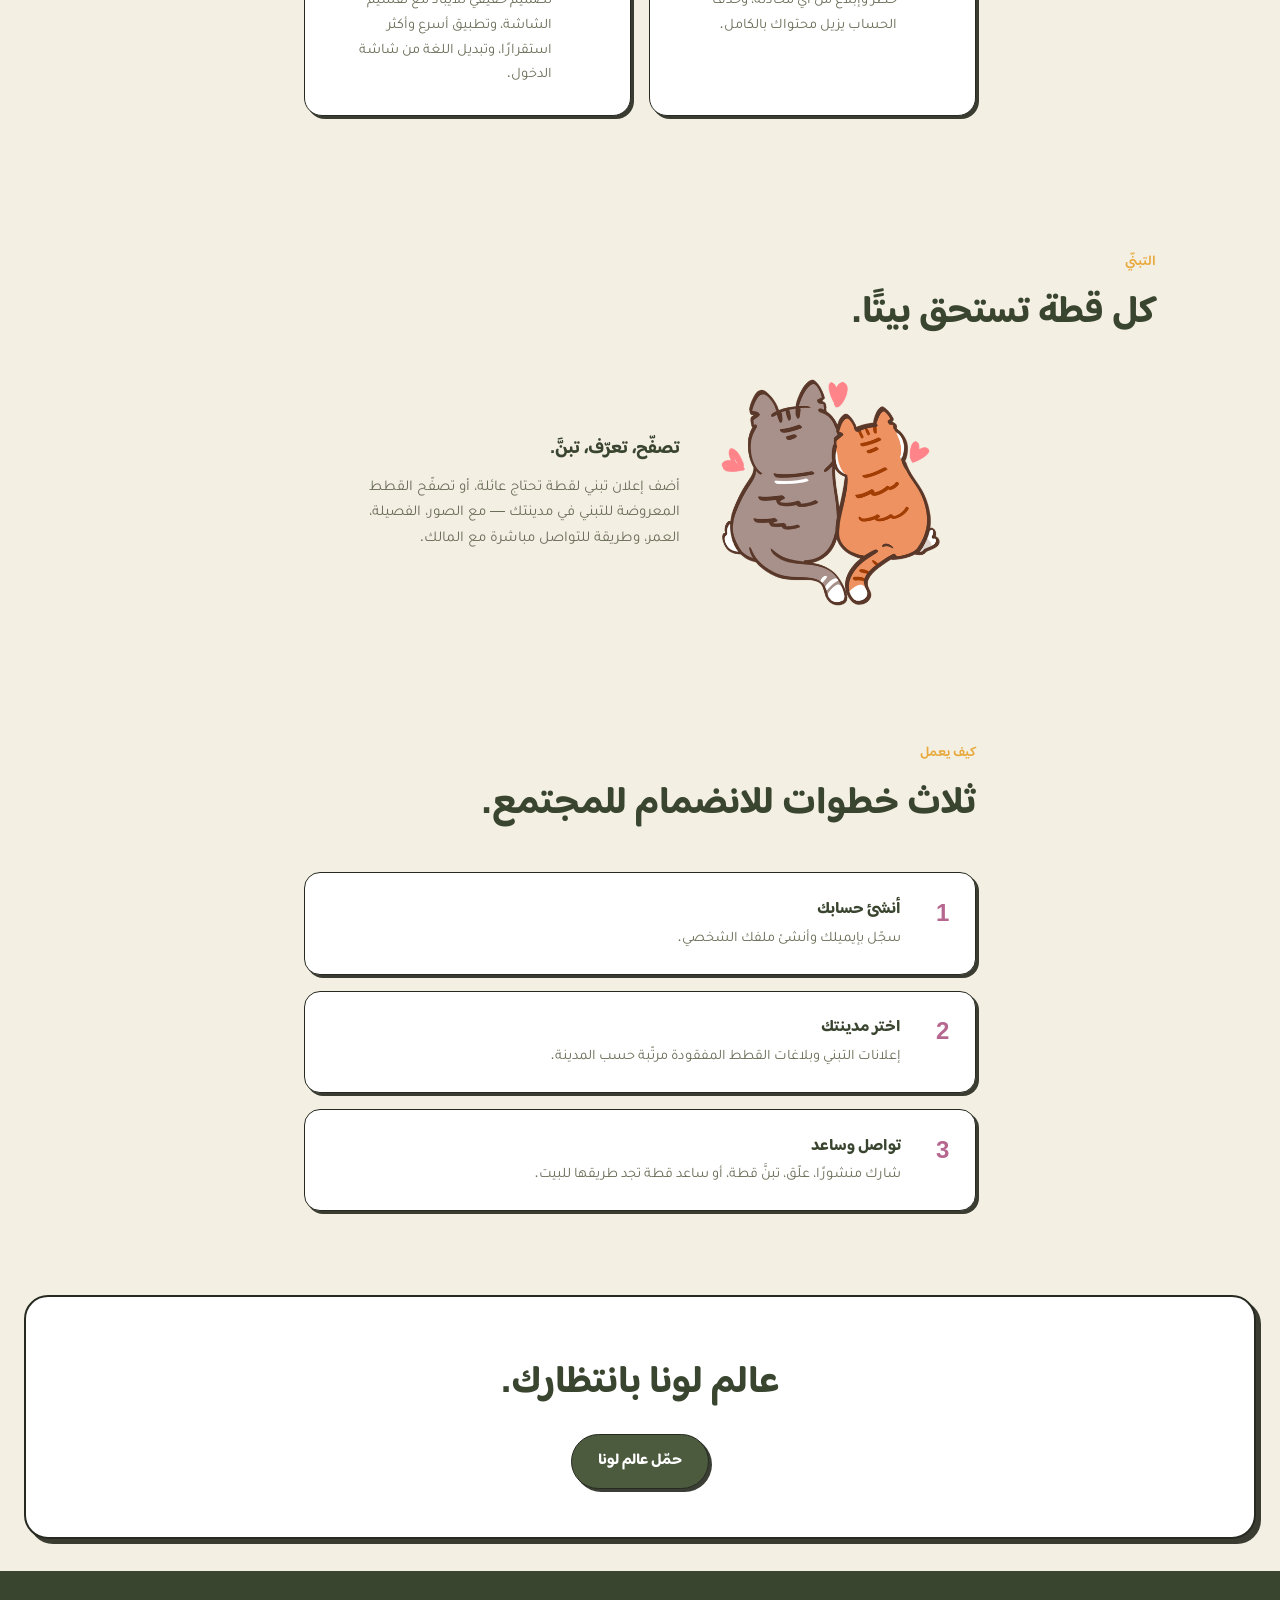
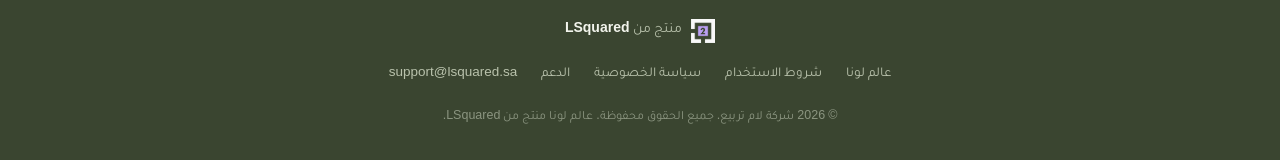
==== commit 5ff7a508: "Rewrite legal pages and FAQ for the current app, merge older features, add design guide - Privacy Po" ====
--- a/index.html
+++ b/index.html
@@ -4,28 +4,28 @@
 <meta charset="UTF-8">
 <meta name="viewport" content="width=device-width, initial-scale=1.0">
 <title>عالم لونا · Luna's World</title>
-<meta name="description" content="عالم لونا تطبيق مجتمعي لمحبي القطط — تبنَّ، أبلغ عن قطة مفقودة، اعثر على عيادات بيطرية، وتعرّف على الفصيلة. منتج من LSquared. — Luna's World is a community app for cat people — adopt, report a missing cat, find vet clinics, and identify breeds. A product by LSquared.">
+<meta name="description" content="عالم لونا تطبيق مجتمعي لمحبي القطط — تبنَّ، أبلغ عن قطة مفقودة، تتبّع صحة قطتك، وتعرّف على الفصيلة. منتج من LSquared. — Luna's World is a community app for cat people — adopt, report a missing cat, keep your cat's health records, and identify breeds. A product by LSquared.">
 <!-- SEO-BLOCK:START (managed by build_seo.py, safe to regenerate) -->
 <link rel="canonical" href="https://lunasworld.lsquared.sa/">
 <meta name="robots" content="index, follow">
 <meta property="og:site_name" content="Luna's World">
 <meta property="og:type" content="website">
 <meta property="og:title" content="عالم لونا · Luna's World">
-<meta property="og:description" content="عالم لونا تطبيق مجتمعي لمحبي القطط — تبنَّ، أبلغ عن قطة مفقودة، اعثر على عيادات بيطرية، وتعرّف على الفصيلة. منتج من LSquared. — Luna's World is a community app for cat people — adopt, report a missing cat, find vet clinics, and identify breeds. A product by LSquared.">
+<meta property="og:description" content="عالم لونا تطبيق مجتمعي لمحبي القطط — تبنَّ، أبلغ عن قطة مفقودة، تتبّع صحة قطتك، وتعرّف على الفصيلة. منتج من LSquared. — Luna's World is a community app for cat people — adopt, report a missing cat, keep your cat's health records, and identify breeds. A product by LSquared.">
 <meta property="og:url" content="https://lunasworld.lsquared.sa/">
 <meta property="og:image" content="https://lunasworld.lsquared.sa/og-image.png">
 <meta property="og:image:width" content="1200">
 <meta property="og:image:height" content="630">
 <meta name="twitter:card" content="summary_large_image">
 <meta name="twitter:title" content="عالم لونا · Luna's World">
-<meta name="twitter:description" content="عالم لونا تطبيق مجتمعي لمحبي القطط — تبنَّ، أبلغ عن قطة مفقودة، اعثر على عيادات بيطرية، وتعرّف على الفصيلة. منتج من LSquared. — Luna's World is a community app for cat people — adopt, report a missing cat, find vet clinics, and identify breeds. A product by LSquared.">
+<meta name="twitter:description" content="عالم لونا تطبيق مجتمعي لمحبي القطط — تبنَّ، أبلغ عن قطة مفقودة، تتبّع صحة قطتك، وتعرّف على الفصيلة. منتج من LSquared. — Luna's World is a community app for cat people — adopt, report a missing cat, keep your cat's health records, and identify breeds. A product by LSquared.">
 <meta name="twitter:image" content="https://lunasworld.lsquared.sa/og-image.png">
 <script type="application/ld+json">
 {
   "@context": "https://schema.org",
   "@type": "MobileApplication",
   "name": "Luna's World",
-  "description": "عالم لونا تطبيق مجتمعي لمحبي القطط — تبنَّ، أبلغ عن قطة مفقودة، اعثر على عيادات بيطرية، وتعرّف على الفصيلة. منتج من LSquared. — Luna's World is a community app for cat people — adopt, report a missing cat, find vet clinics, and identify breeds. A product by LSquared.",
+  "description": "عالم لونا تطبيق مجتمعي لمحبي القطط — تبنَّ، أبلغ عن قطة مفقودة، تتبّع صحة قطتك، وتعرّف على الفصيلة. منتج من LSquared. — Luna's World is a community app for cat people — adopt, report a missing cat, keep your cat's health records, and identify breeds. A product by LSquared.",
   "url": "https://lunasworld.lsquared.sa/",
   "image": "https://lunasworld.lsquared.sa/og-image.png",
   "operatingSystem": "iOS",
@@ -44,7 +44,7 @@
 <!-- SEO-BLOCK:END -->
 <link rel="icon" type="image/png" href="[data-uri]">
 <style>
-@font-face { font-family:"Baloo 2"; src:طبurl([data-uri]) format("woff2"); font-weight:600 800; font-display:swap; }
+@font-face { font-family:"Baloo 2"; src:url([data-uri]) format("woff2"); font-weight:600 800; font-display:swap; }
 @font-face { font-family:"Baloo Bhaijaan 2"; src:url([data-uri]) format("woff2"); font-weight:600 800; font-display:swap; }
 @font-face { font-family:"Nunito"; src:url([data-uri]) format("woff2"); font-weight:400 700; font-display:swap; }
 @font-face { font-family:"Tajawal"; src:url([data-uri]) format("woff2"); font-weight:400; font-display:swap; }
@@ -72,6 +72,25 @@
   --font-display: "Baloo Bhaijaan 2", sans-serif;
   --font-body: "Tajawal", -apple-system, sans-serif;
 }
+html[data-theme="dark"] {
+  color-scheme: dark;
+  --cream: #101010;
+  --cream-deep: #2c2b23;
+  --card: #191916;
+  --card-solid: #191916;
+  --forest: #759460;
+  --forest-deep: #5c7549;
+  --gold: #d6a24b;
+  --rose: #c97fa3;
+  --ink: #d6d3c6;
+  --ink-soft: #82846f;
+  --line: rgba(214,211,198,0.18);
+  --shadow: rgba(0,0,0,0.6);
+}
+html, body { transition: background-color 0.2s ease, color 0.2s ease; }
+.logo-dark, .appicon-dark { display: none; }
+html[data-theme="dark"] .logo-light, html[data-theme="dark"] .appicon-light { display: none; }
+html[data-theme="dark"] .logo-dark, html[data-theme="dark"] .appicon-dark { display: inline-block; }
 
 /* language visibility: default markup is Arabic-first, English hidden until toggled */
 html[lang="ar"] .en { display: none; }
@@ -133,7 +152,7 @@
 .nav-links a { text-decoration: none; color: var(--ink-soft); font-weight: 600; }
 .nav-links a:hover { color: var(--forest-deep); }
 .nav-links a.nav-cta, .nav-links a.nav-cta:hover { color: #fff; }
-.lang-toggle {
+.lang-toggle, .theme-toggle {
   display: inline-flex;
   border: 1.5px solid var(--forest);
   border-radius: 100px;
@@ -142,13 +161,14 @@
   font-weight: 600;
   font-size: 13px;
 }
-.lang-toggle button {
+.lang-toggle button, .theme-toggle button {
   border: none;
   background: transparent;
   color: var(--forest-deep);
   padding: 0.4em 0.9em;
-}
-.lang-toggle button.active { background: var(--forest); color: #fff; }
+  line-height: 1;
+}
+.lang-toggle button.active, .theme-toggle button.active { background: var(--forest); color: #fff; }
 .nav-cta {
   font-size: 14px;
   font-weight: 700;
@@ -311,6 +331,7 @@
   padding: 3rem 1.5rem 2rem;
   margin-top: 2rem;
 }
+html[data-theme="dark"] footer.site-footer { background: #141a0f; }
 footer .wrap-wide { display: flex; flex-direction: column; align-items: center; gap: 1.3rem; text-align: center; }
 footer .lsquared-line { display: flex; align-items: center; gap: 0.6rem; font-size: 14px; color: #b9c2ac; }
 footer .lsquared-line img { width: 24px; height: 24px; }
@@ -349,7 +370,8 @@
 
 <nav class="nav">
   <a class="nav-brand" href="index.html">
-    <img src="[data-uri]" alt="Luna's World cat mascot" />
+    <img class="logo-mark logo-light" src="[data-uri]" alt="Luna's World cat mascot" />
+    <img class="logo-mark logo-dark" src="[data-uri]" alt="Luna's World cat mascot (dark)" />
     <span><span class="en">Luna's World</span><span class="ar">عالم لونا</span></span>
   </a>
   <div class="nav-links">
@@ -361,6 +383,10 @@
       <button type="button" data-lang="en" onclick="setLunaLang('en')">EN</button>
       <button type="button" data-lang="ar" onclick="setLunaLang('ar')">عربي</button>
     </div>
+    <div class="theme-toggle" role="group" aria-label="Light or dark theme">
+      <button type="button" data-theme-btn="light" onclick="setLunaTheme('light')" title="Light" aria-label="Light">☀️</button>
+      <button type="button" data-theme-btn="dark" onclick="setLunaTheme('dark')" title="Dark" aria-label="Dark">🌙</button>
+    </div>
     <a class="nav-cta" href="https://apps.apple.com/us/app/lunas-world/id6449742649"><span class="en">Get the App</span><span class="ar">حمّل التطبيق</span></a>
   </div>
 </nav>
@@ -368,7 +394,8 @@
 
 <section class="hero">
   <div class="wrap">
-    <img class="appicon" src="[data-uri]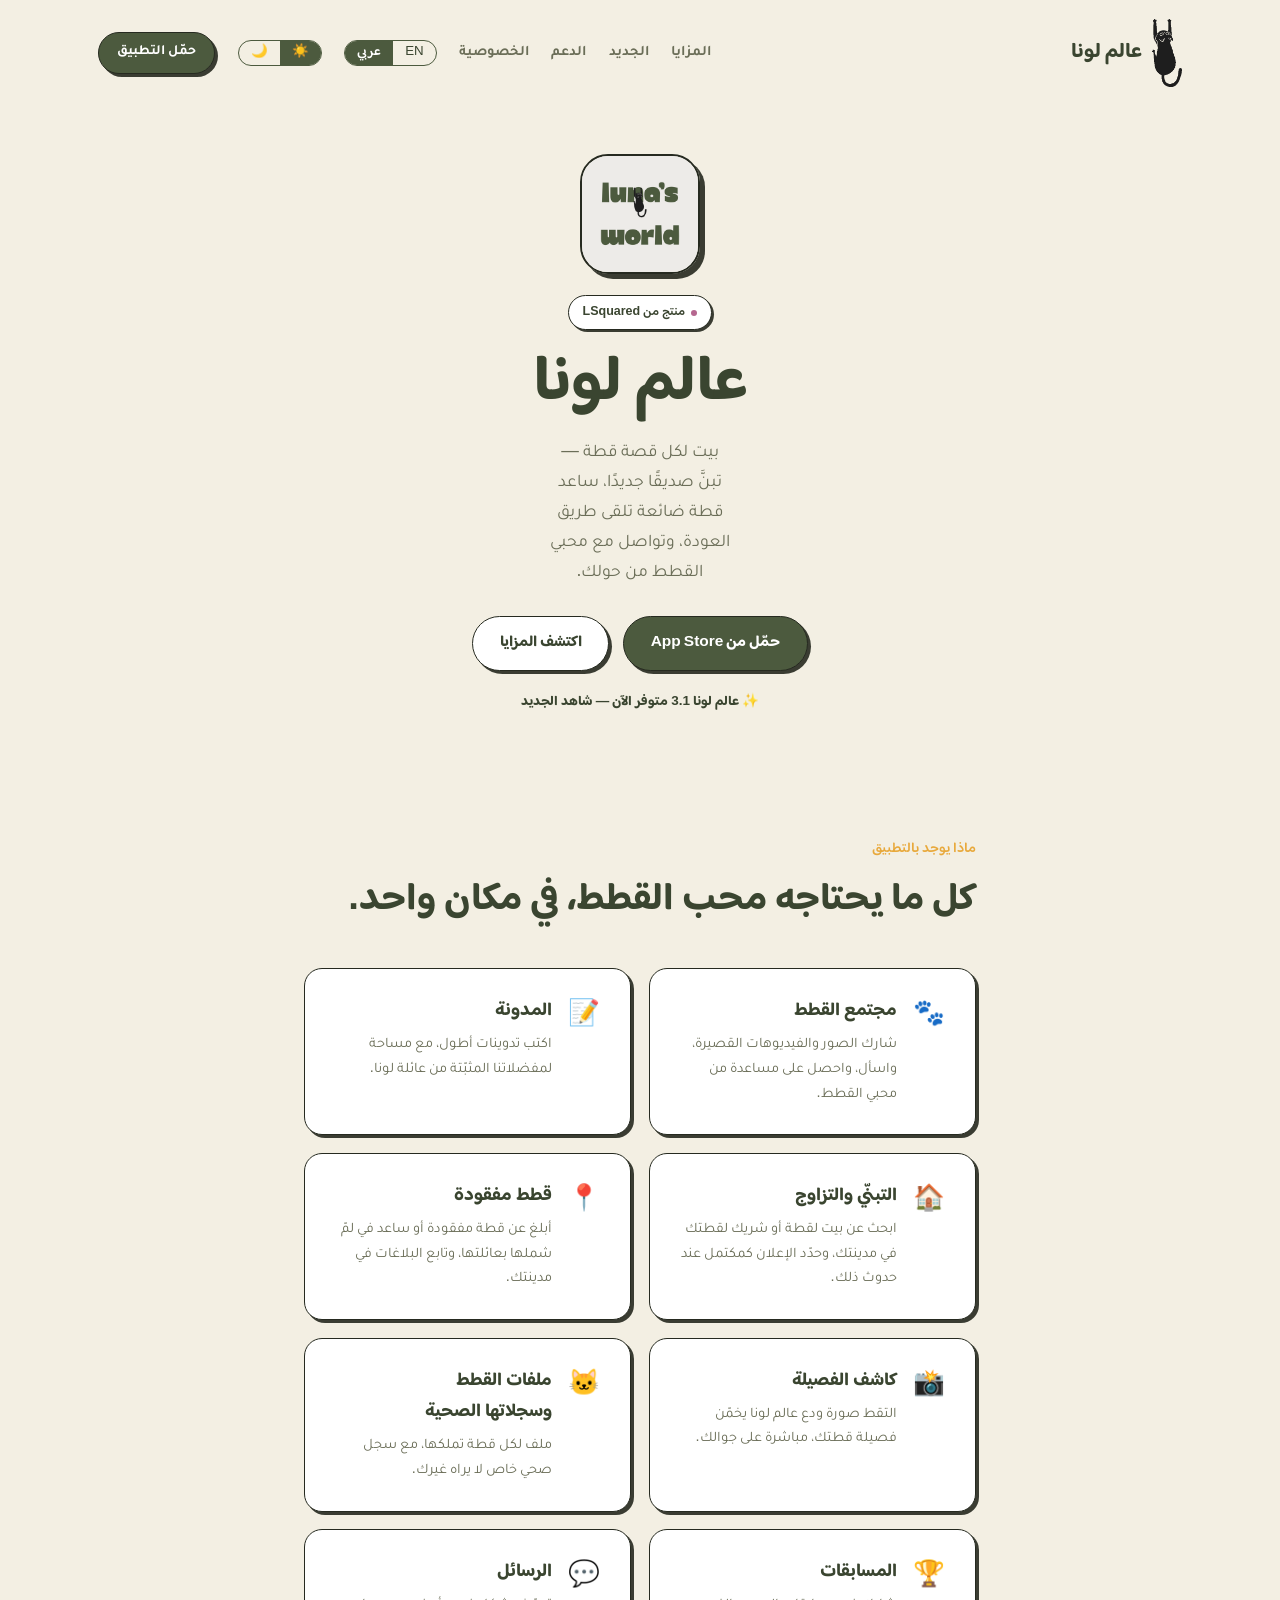
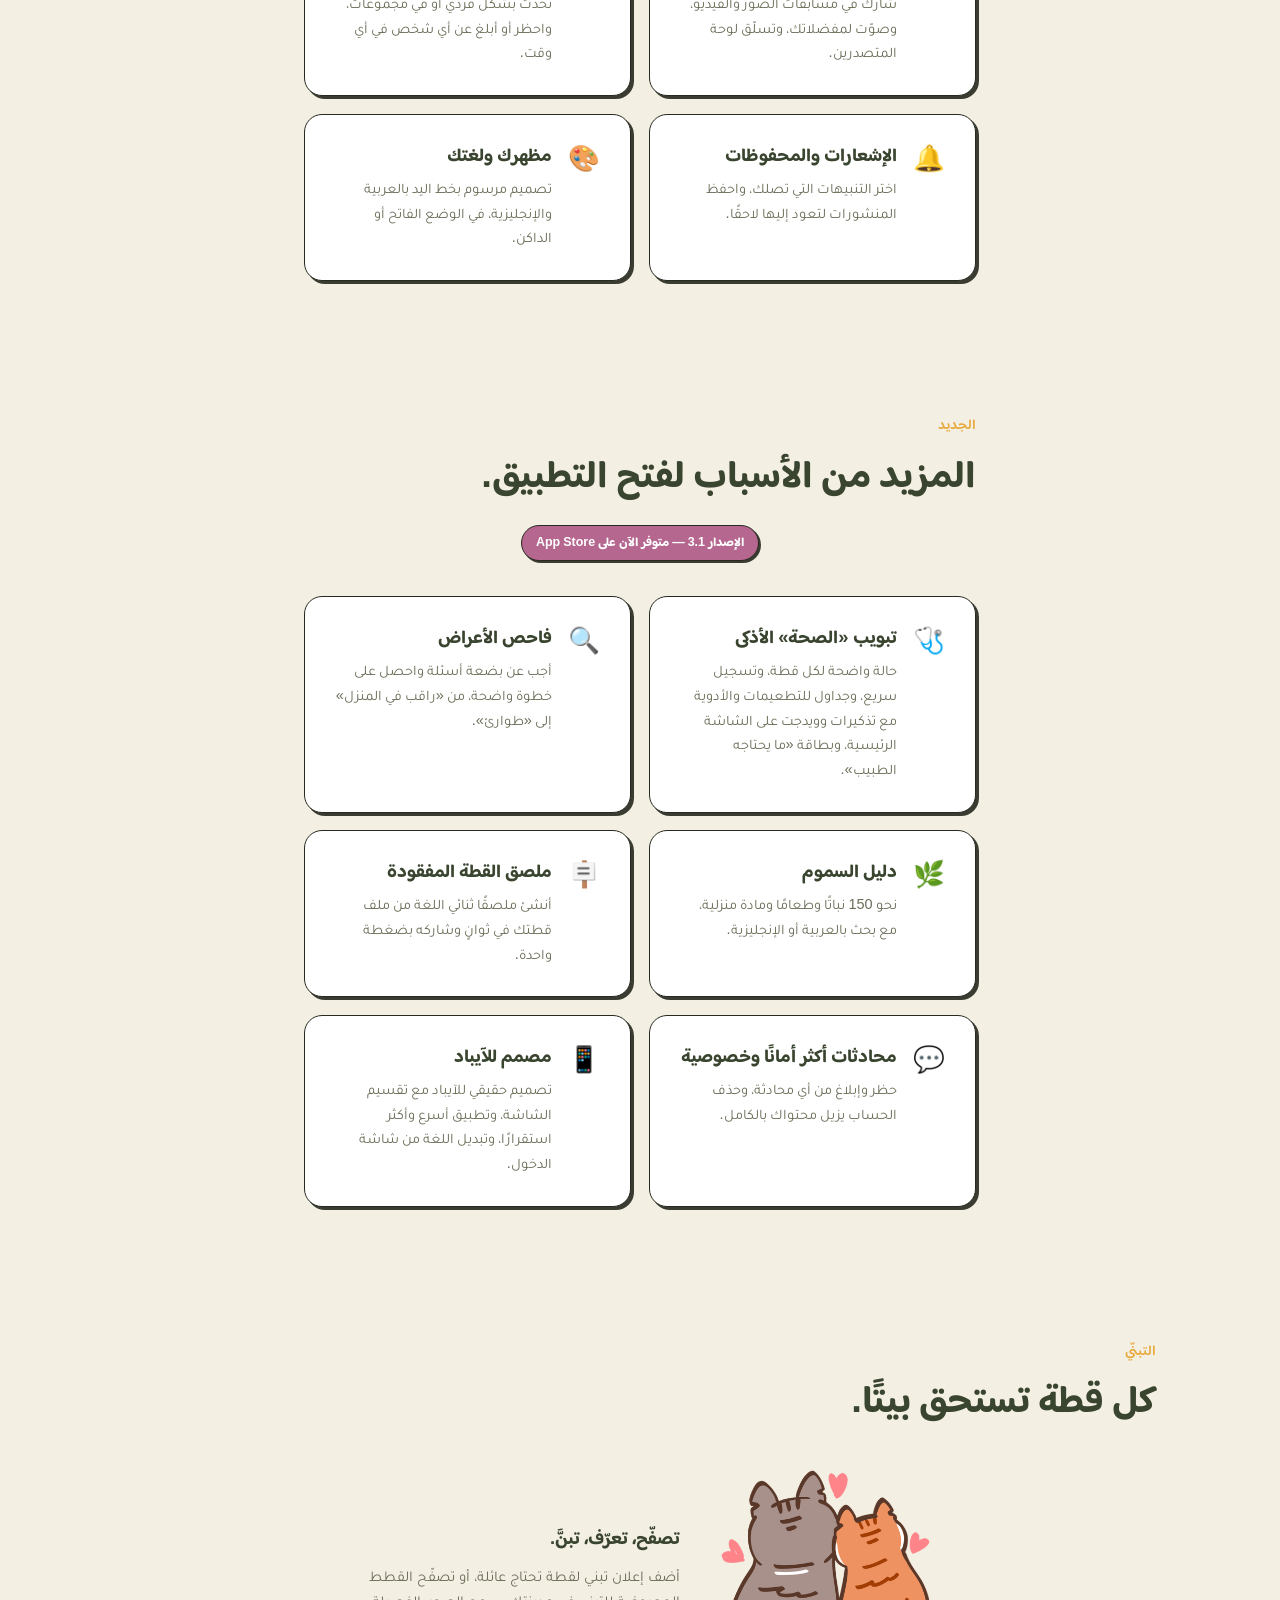
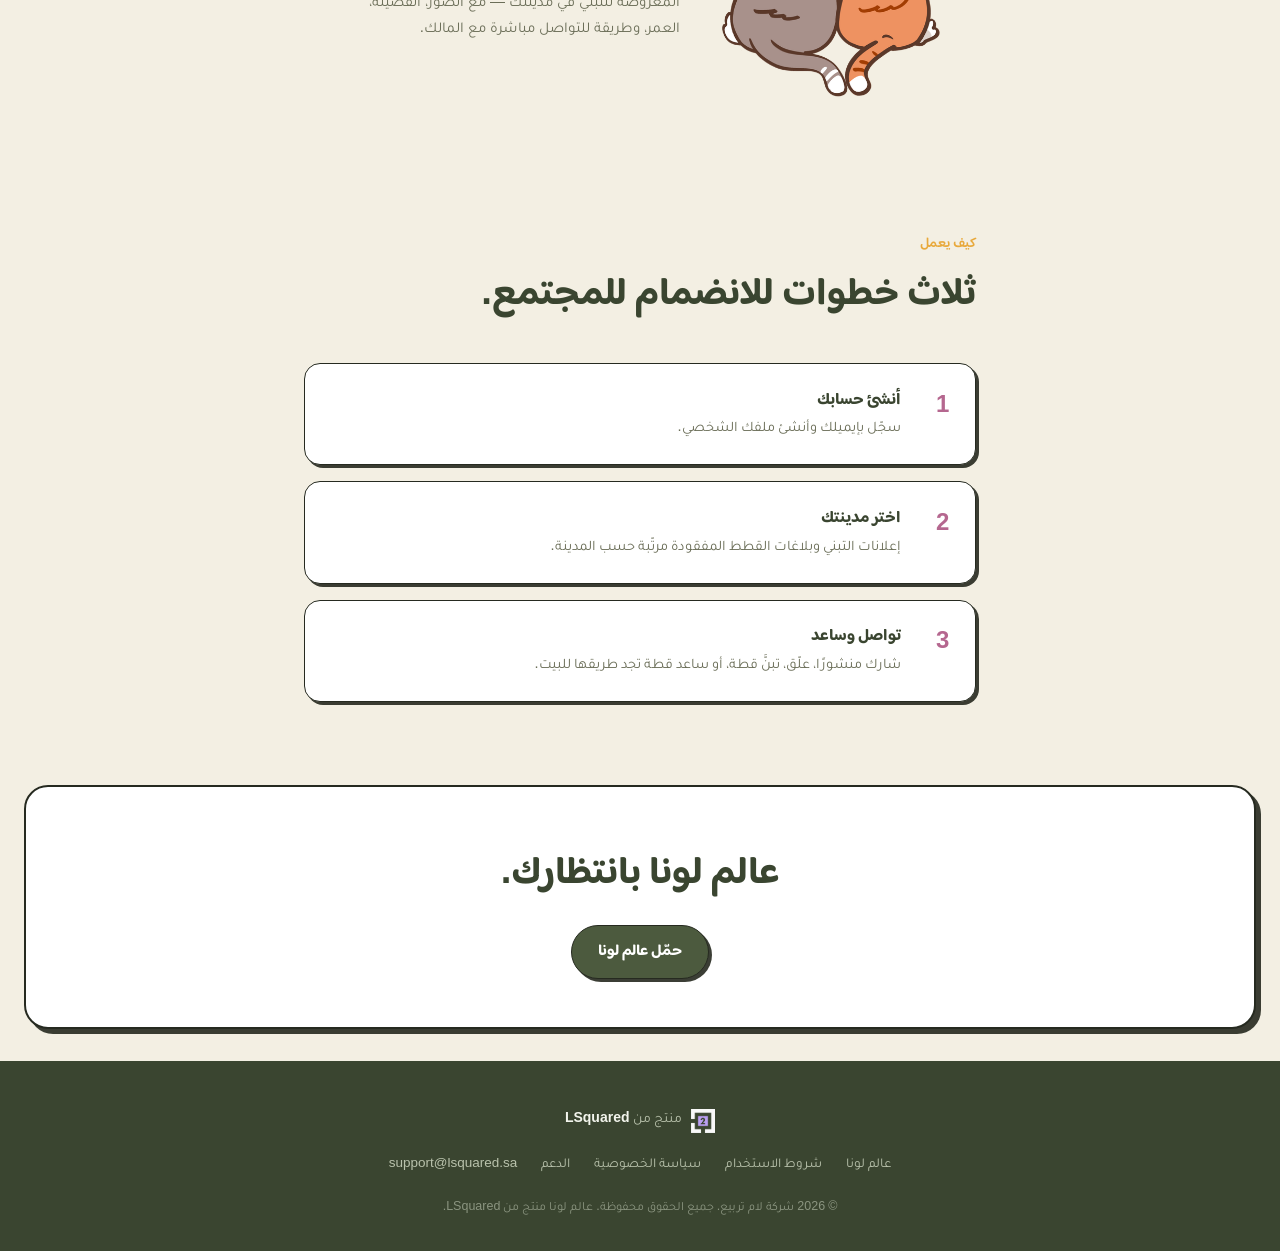
==== commit cd29fa59: "Home: Luna's World 3.1 is now on the App Store Hero link and What's new section now announce 3.1 as " ====
--- a/index.html
+++ b/index.html
@@ -404,7 +404,7 @@
       <a class="btn btn-ghost" href="#features"><span class="en">See what's inside</span><span class="ar">اكتشف المزايا</span></a>
     </div>
     <a href="#whats-new" style="text-decoration:none; font-family: var(--font-display); font-weight:700; font-size:13.5px; color:var(--forest-deep); display:inline-flex; align-items:center; gap:0.4em;">
-      <span class="en">✨ Luna's World 3.1 is on its way — see what's coming</span><span class="ar">✨ عالم لونا 3.1 في الطريق — شاهد الجديد القادم</span>
+      <span class="en">✨ Luna's World 3.1 is out now — see what's new</span><span class="ar">✨ عالم لونا 3.1 متوفر الآن — شاهد الجديد</span>
     </a>
   </div>
 </section>
@@ -491,42 +491,9 @@
   <div class="wrap">
     <p class="eyebrow"><span class="en">What's new</span><span class="ar">الجديد</span></p>
     <h2 class="section-title"><span class="en">More reasons to open the app.</span><span class="ar">المزيد من الأسباب لفتح التطبيق.</span></h2>
-    <div style="text-align:center;"><span class="soon-badge"><span class="en">Version 3.0 — now on the App Store</span><span class="ar">الإصدار 3.0 — متوفر الآن على App Store</span></span></div>
+    <div style="text-align:center;"><span class="soon-badge"><span class="en">Version 3.1 — now on the App Store</span><span class="ar">الإصدار 3.1 — متوفر الآن على App Store</span></span></div>
     <div class="feature-grid">
     <div class="card">
-      <span class="emoji">🎨</span>
-      <div>
-        <h3><span class="en">A brand new look</span><span class="ar">مظهر جديد بالكامل</span></h3>
-        <p><span class="en">A hand-drawn redesign with a new bottom bar, and a full dark mode.</span><span class="ar">إعادة تصميم بخط اليد مع شريط تنقل سفلي جديد، ووضع ليلي كامل.</span></p>
-      </div>
-    </div>
-    <div class="card">
-      <span class="emoji">🐱</span>
-      <div>
-        <h3><span class="en">Cat profiles & health records</span><span class="ar">ملفات القطط وسجلاتها الصحية</span></h3>
-        <p><span class="en">Give each cat a profile and keep a private health record for it.</span><span class="ar">أنشئ ملفًا لكل قطة واحتفظ لها بسجل صحي خاص.</span></p>
-      </div>
-    </div>
-    <div class="card">
-      <span class="emoji">🏆</span>
-      <div>
-        <h3><span class="en">Competitions & achievements</span><span class="ar">المسابقات والإنجازات</span></h3>
-        <p><span class="en">Enter, vote, and unlock badges for being part of the community.</span><span class="ar">شارك وصوّت، وافتح أوسمة عند المشاركة في المجتمع.</span></p>
-      </div>
-    </div>
-    <div class="card">
-      <span class="emoji">💞</span>
-      <div>
-        <h3><span class="en">Mating listings</span><span class="ar">إعلانات التزاوج</span></h3>
-        <p><span class="en">A new listing type for finding a mate, next to adoption and missing-cat posts.</span><span class="ar">نوع جديد من الإعلانات لإيجاد شريك تزاوج، إلى جانب التبني والقطط المفقودة.</span></p>
-      </div>
-    </div>
-    </div>
-    <p class="eyebrow" style="margin-top:2.6rem;"><span class="en">Coming next</span><span class="ar">قادم قريبًا</span></p>
-    <div style="text-align:center;"><span class="soon-badge gold"><span class="en">Coming soon — Luna's World 3.1</span><span class="ar">قريبًا — عالم لونا 3.1</span></span></div>
-    <div class="feature-grid">
-    <div class="card">
-      <span class="coming-soon-tag"><span class="en">Soon</span><span class="ar">قريبًا</span></span>
       <span class="emoji">🩺</span>
       <div>
         <h3><span class="en">A smarter Health tab</span><span class="ar">تبويب «الصحة» الأذكى</span></h3>
@@ -534,7 +501,6 @@
       </div>
     </div>
     <div class="card">
-      <span class="coming-soon-tag"><span class="en">Soon</span><span class="ar">قريبًا</span></span>
       <span class="emoji">🔍</span>
       <div>
         <h3><span class="en">Symptom checker</span><span class="ar">فاحص الأعراض</span></h3>
@@ -542,7 +508,6 @@
       </div>
     </div>
     <div class="card">
-      <span class="coming-soon-tag"><span class="en">Soon</span><span class="ar">قريبًا</span></span>
       <span class="emoji">🌿</span>
       <div>
         <h3><span class="en">Poison guide</span><span class="ar">دليل السموم</span></h3>
@@ -550,7 +515,6 @@
       </div>
     </div>
     <div class="card">
-      <span class="coming-soon-tag"><span class="en">Soon</span><span class="ar">قريبًا</span></span>
       <span class="emoji">🪧</span>
       <div>
         <h3><span class="en">Lost-cat poster</span><span class="ar">ملصق القطة المفقودة</span></h3>
@@ -558,7 +522,6 @@
       </div>
     </div>
     <div class="card">
-      <span class="coming-soon-tag"><span class="en">Soon</span><span class="ar">قريبًا</span></span>
       <span class="emoji">💬</span>
       <div>
         <h3><span class="en">Safer chats & more privacy</span><span class="ar">محادثات أكثر أمانًا وخصوصية</span></h3>
@@ -566,7 +529,6 @@
       </div>
     </div>
     <div class="card">
-      <span class="coming-soon-tag"><span class="en">Soon</span><span class="ar">قريبًا</span></span>
       <span class="emoji">📱</span>
       <div>
         <h3><span class="en">Made for iPad</span><span class="ar">مصمم للآيباد</span></h3>
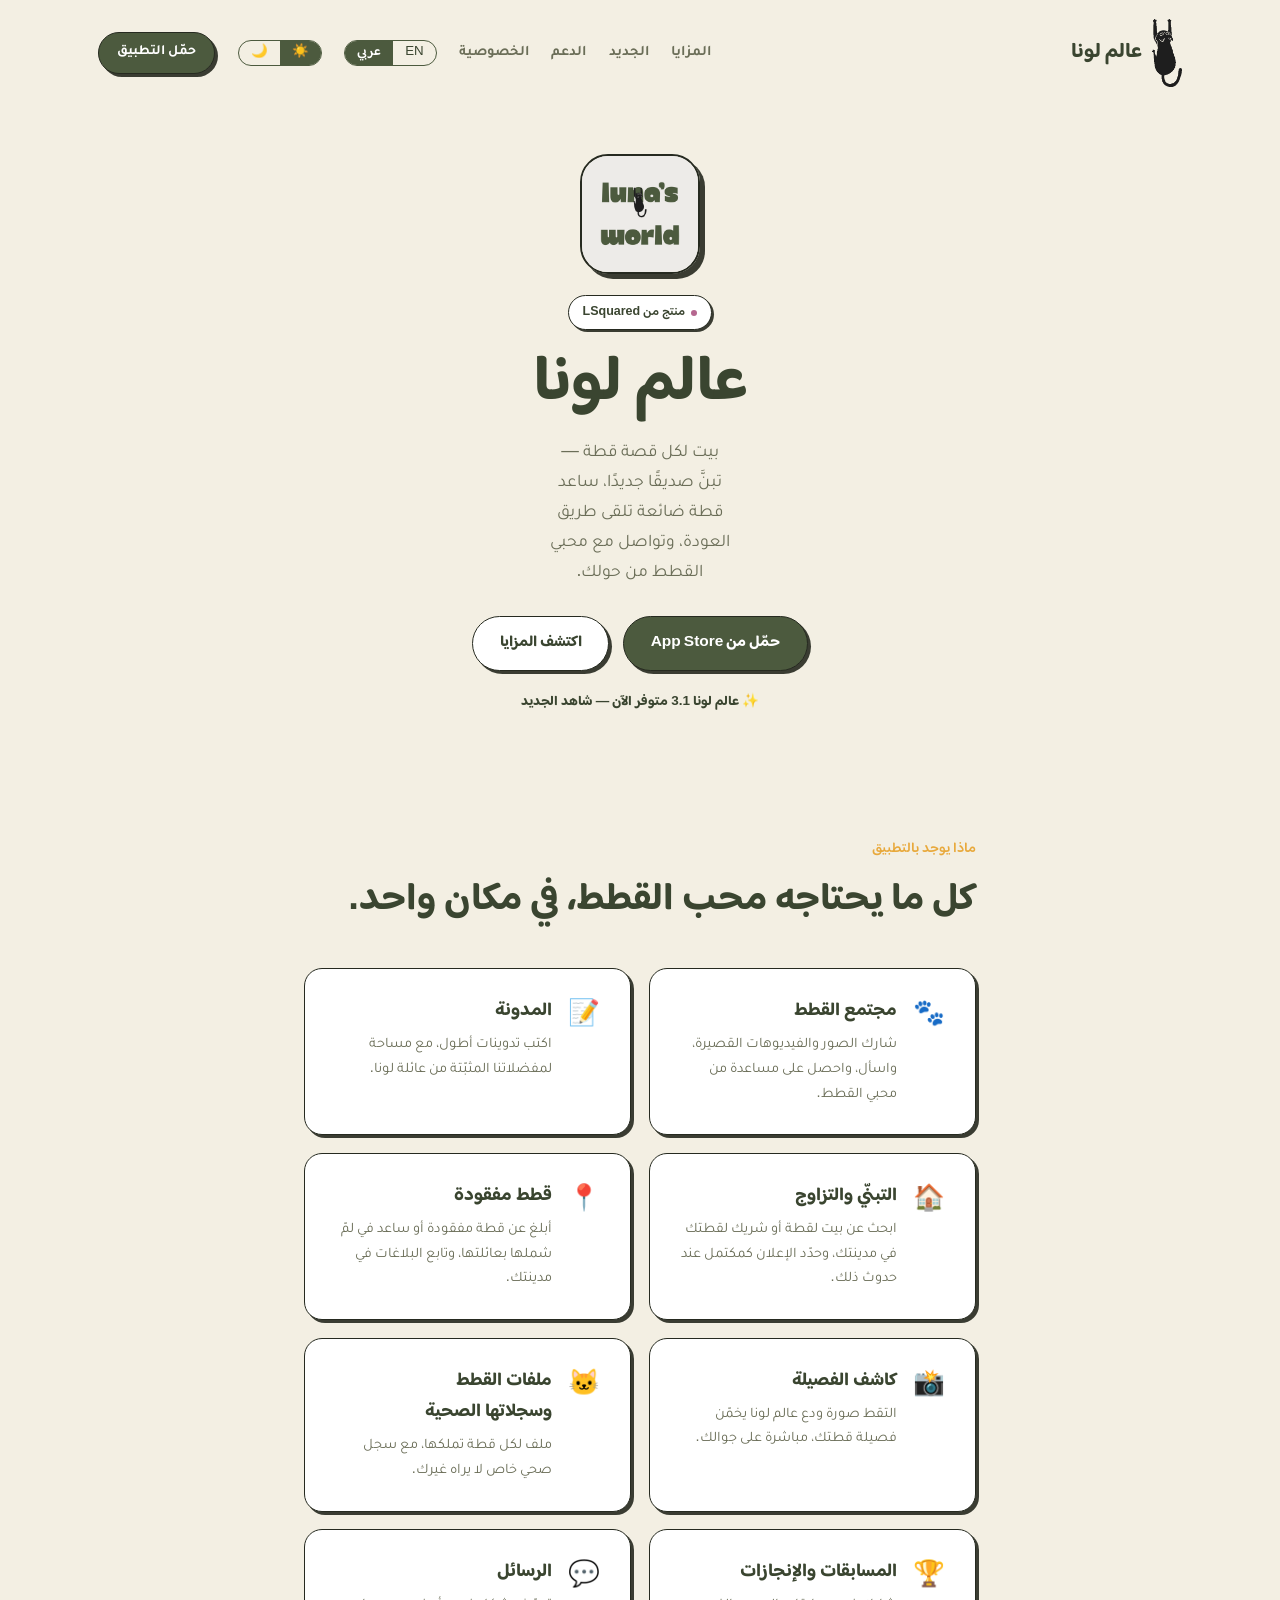
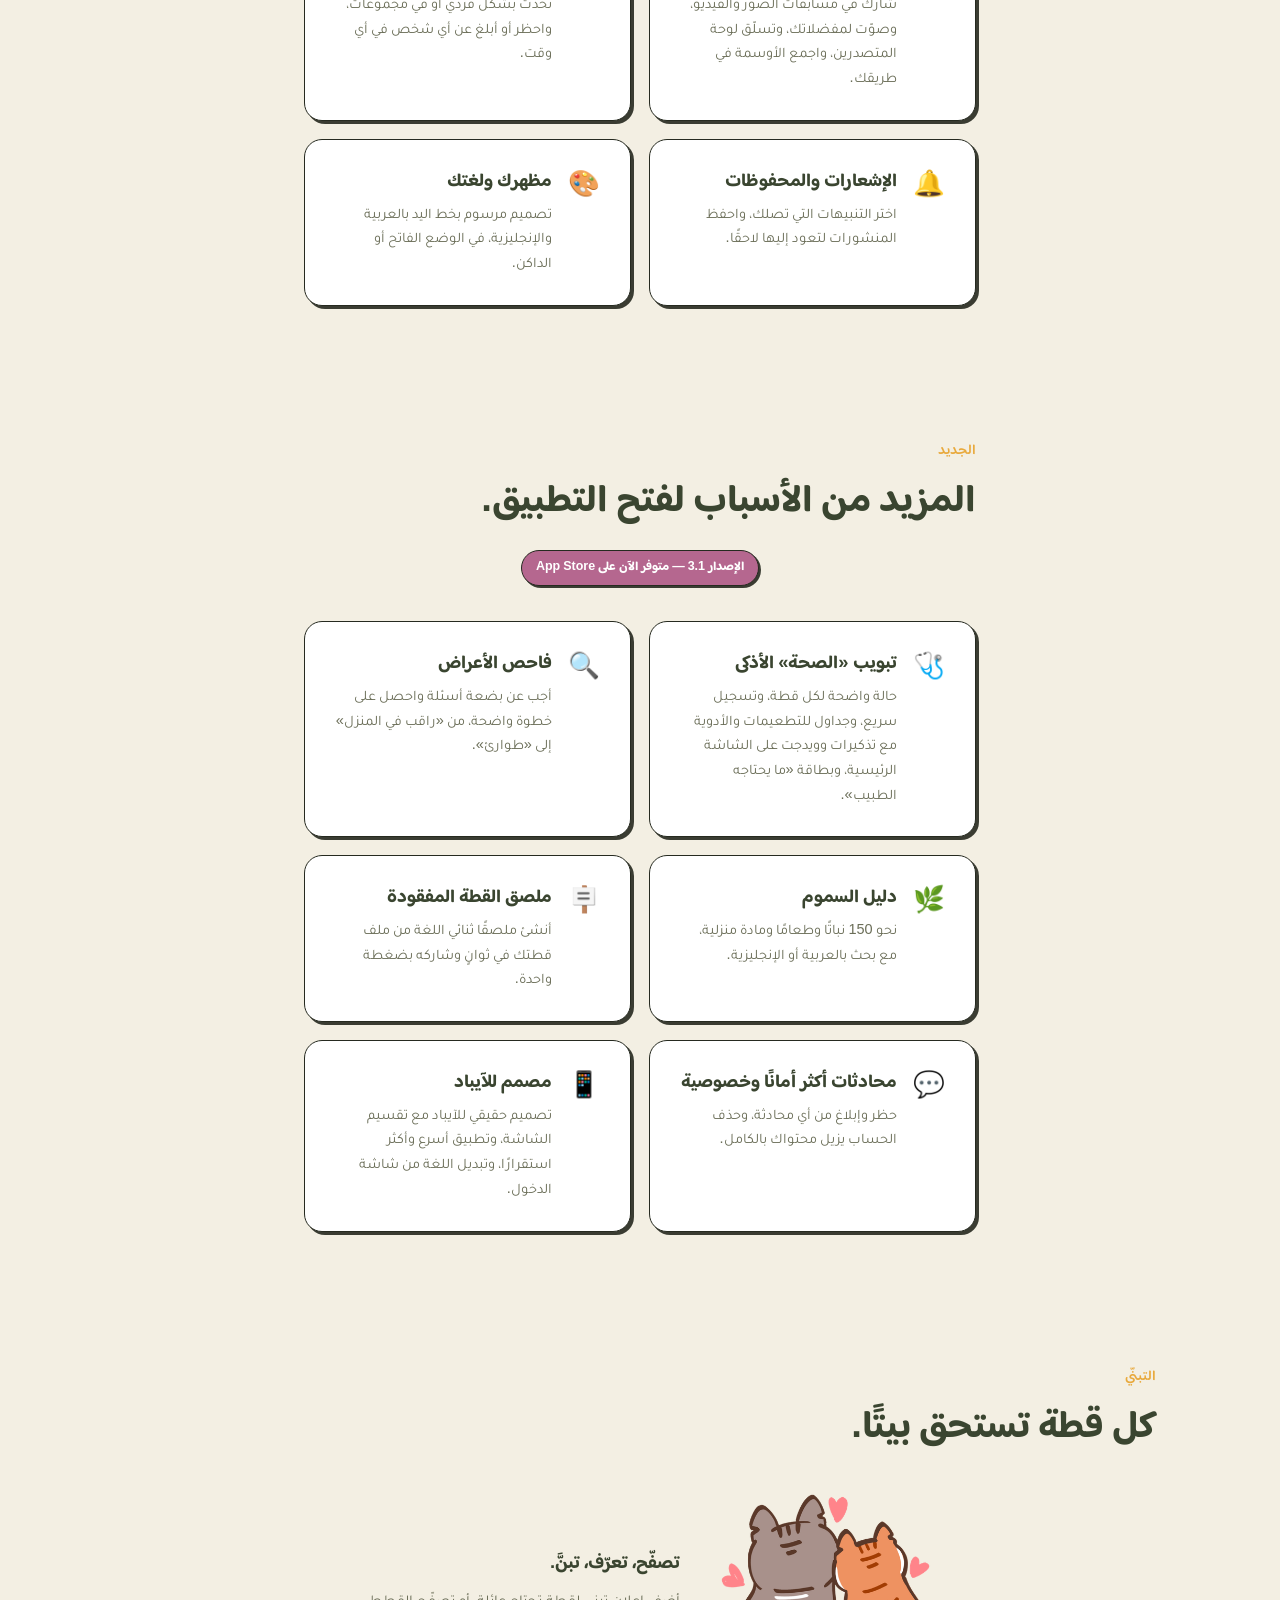
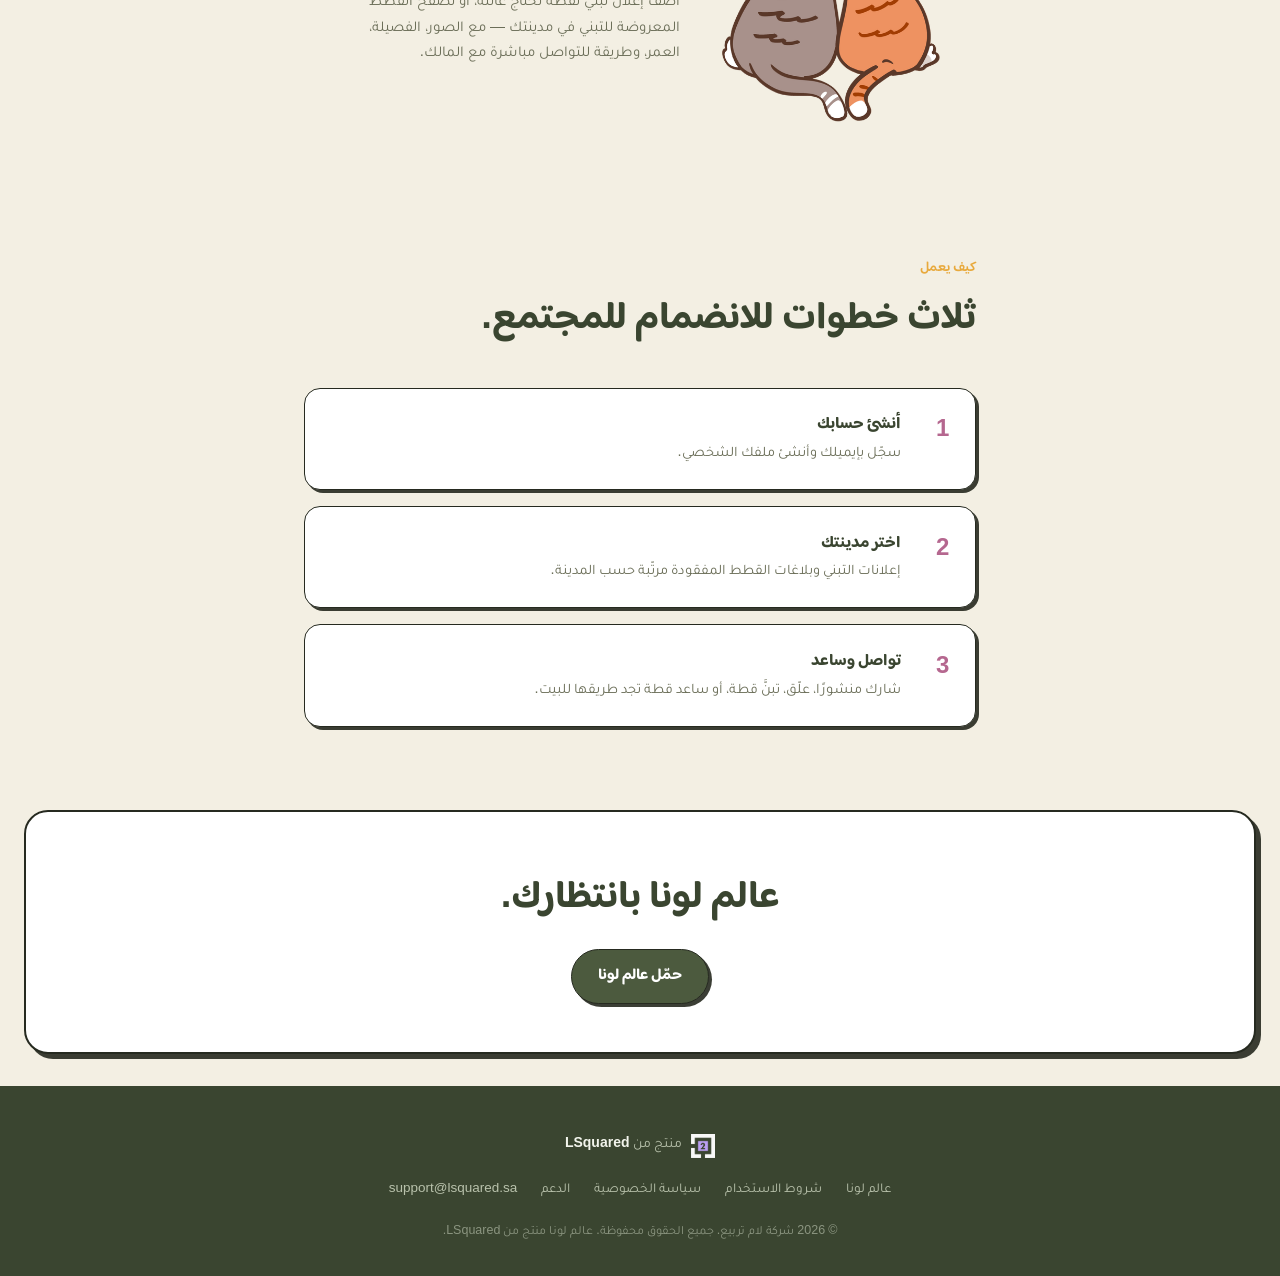
==== commit 55717ae6: "Features: fold achievements into the Competitions card Co-Authored-By: Claude Sonnet 5.5 <noreply@an" ====
--- a/index.html
+++ b/index.html
@@ -459,8 +459,8 @@
     <div class="card">
       <span class="emoji">🏆</span>
       <div>
-        <h3><span class="en">Competitions</span><span class="ar">المسابقات</span></h3>
-        <p><span class="en">Enter photo and video competitions, vote for your favorites, and climb the leaderboard.</span><span class="ar">شارك في مسابقات الصور والفيديو، وصوّت لمفضلاتك، وتسلّق لوحة المتصدرين.</span></p>
+        <h3><span class="en">Competitions & achievements</span><span class="ar">المسابقات والإنجازات</span></h3>
+        <p><span class="en">Enter photo and video competitions, vote for your favorites, climb the leaderboard, and earn badges along the way.</span><span class="ar">شارك في مسابقات الصور والفيديو، وصوّت لمفضلاتك، وتسلّق لوحة المتصدرين، واجمع الأوسمة في طريقك.</span></p>
       </div>
     </div>
     <div class="card">
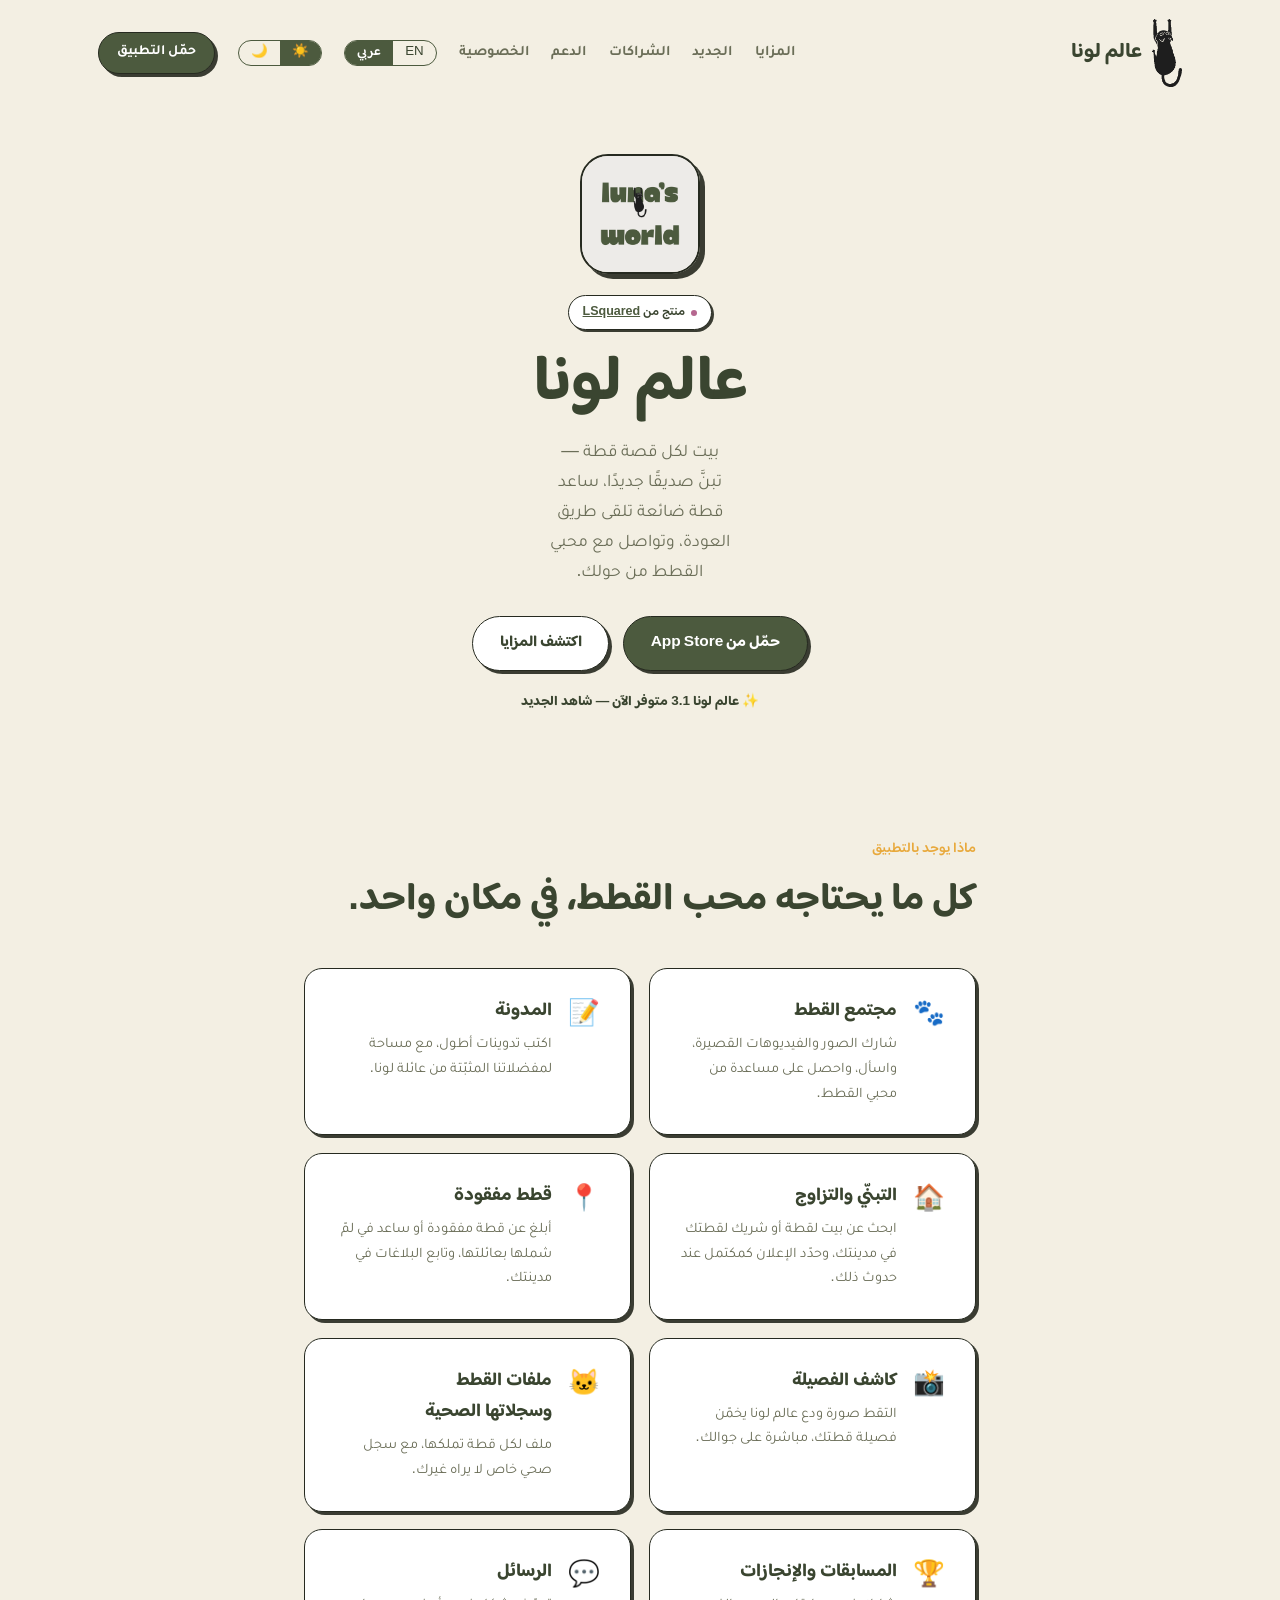
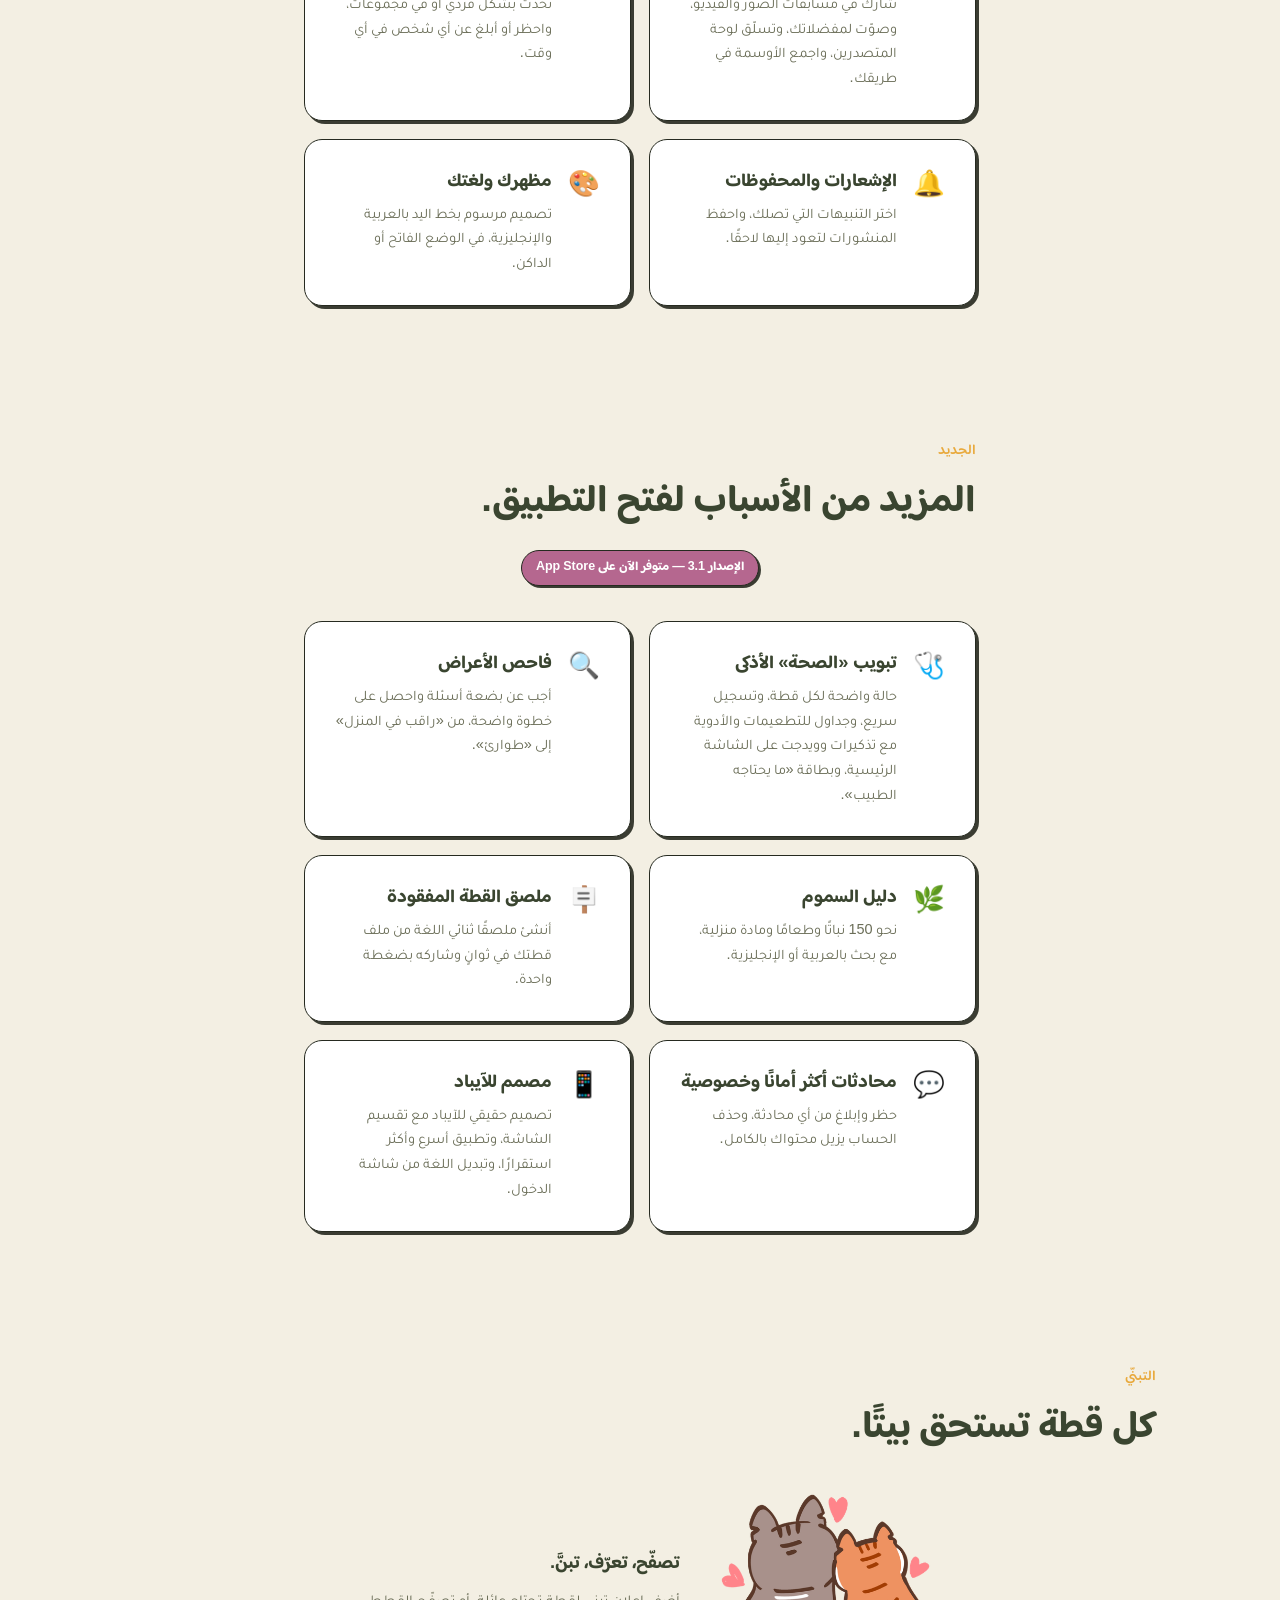
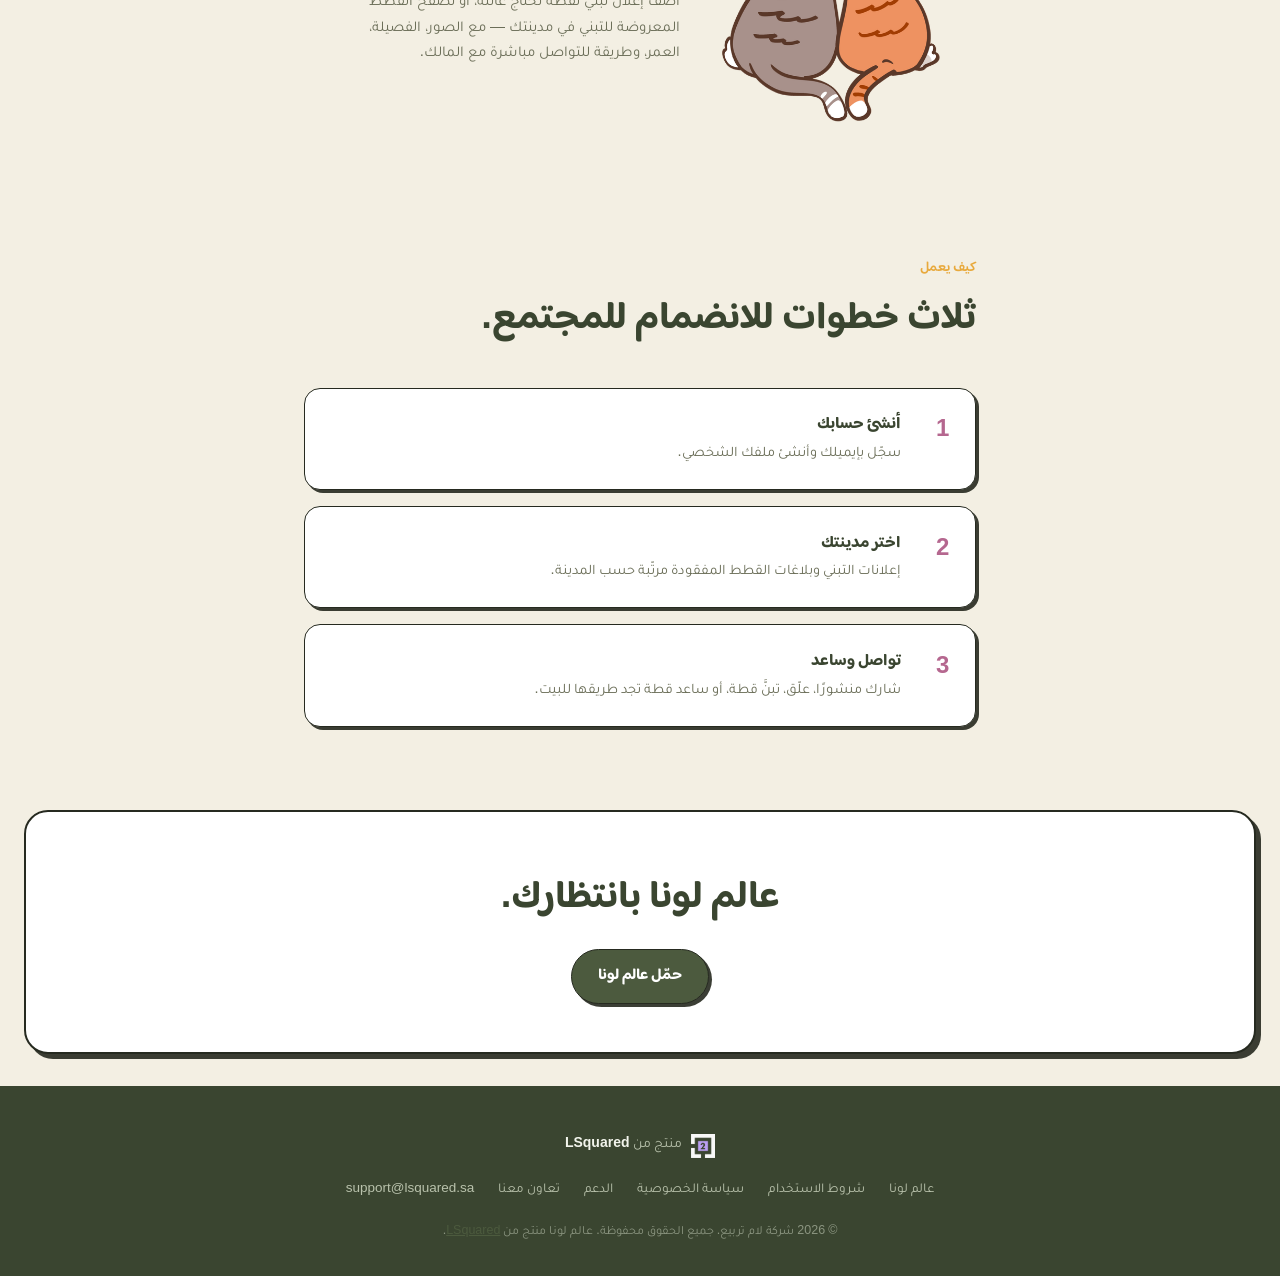
==== commit 373c2fe8: "Website: Partners page, side drawer, search markup and page counter - New /partners page: bilingual " ====
--- a/index.html
+++ b/index.html
@@ -3,21 +3,21 @@
 <head>
 <meta charset="UTF-8">
 <meta name="viewport" content="width=device-width, initial-scale=1.0">
-<title>عالم لونا · Luna's World</title>
+<title>عالم لونا · تطبيق مجتمع محبي القطط | Luna's World cat app</title>
 <meta name="description" content="عالم لونا تطبيق مجتمعي لمحبي القطط — تبنَّ، أبلغ عن قطة مفقودة، تتبّع صحة قطتك، وتعرّف على الفصيلة. منتج من LSquared. — Luna's World is a community app for cat people — adopt, report a missing cat, keep your cat's health records, and identify breeds. A product by LSquared.">
 <!-- SEO-BLOCK:START (managed by build_seo.py, safe to regenerate) -->
 <link rel="canonical" href="https://lunasworld.lsquared.sa/">
 <meta name="robots" content="index, follow">
 <meta property="og:site_name" content="Luna's World">
 <meta property="og:type" content="website">
-<meta property="og:title" content="عالم لونا · Luna's World">
+<meta property="og:title" content="عالم لونا · تطبيق مجتمع محبي القطط | Luna's World cat app">
 <meta property="og:description" content="عالم لونا تطبيق مجتمعي لمحبي القطط — تبنَّ، أبلغ عن قطة مفقودة، تتبّع صحة قطتك، وتعرّف على الفصيلة. منتج من LSquared. — Luna's World is a community app for cat people — adopt, report a missing cat, keep your cat's health records, and identify breeds. A product by LSquared.">
 <meta property="og:url" content="https://lunasworld.lsquared.sa/">
 <meta property="og:image" content="https://lunasworld.lsquared.sa/og-image.png">
 <meta property="og:image:width" content="1200">
 <meta property="og:image:height" content="630">
 <meta name="twitter:card" content="summary_large_image">
-<meta name="twitter:title" content="عالم لونا · Luna's World">
+<meta name="twitter:title" content="عالم لونا · تطبيق مجتمع محبي القطط | Luna's World cat app">
 <meta name="twitter:description" content="عالم لونا تطبيق مجتمعي لمحبي القطط — تبنَّ، أبلغ عن قطة مفقودة، تتبّع صحة قطتك، وتعرّف على الفصيلة. منتج من LSquared. — Luna's World is a community app for cat people — adopt, report a missing cat, keep your cat's health records, and identify breeds. A product by LSquared.">
 <meta name="twitter:image" content="https://lunasworld.lsquared.sa/og-image.png">
 <script type="application/ld+json">
@@ -38,7 +38,8 @@
   "sameAs": [
     "https://apps.apple.com/us/app/lunas-world/id6449742649"
   ],
-  "downloadUrl": "https://apps.apple.com/us/app/lunas-world/id6449742649"
+  "downloadUrl": "https://apps.apple.com/us/app/lunas-world/id6449742649",
+  "offers": {"@type": "Offer", "price": "0", "priceCurrency": "USD"}
 }
 </script>
 <!-- SEO-BLOCK:END -->
@@ -364,7 +365,89 @@
 .contact-card { text-align: center; background: var(--card-solid); border: 1px solid var(--line); border-radius: 26px; padding: 2.6rem 1.8rem; margin: 2.4rem 0; }
 .contact-card h2 { margin-bottom: 0.6rem; }
 .contact-card p { color: var(--ink-soft); margin-bottom: 1.3rem; }
+/* ---------- nav drawer ---------- */
+.nav-burger { display: none; align-items: center; justify-content: center; width: 46px; height: 46px; padding: 0; flex: none; cursor: pointer;
+  background: var(--card-solid); border: 1.5px solid var(--ink); border-radius: 50%; box-shadow: 3px 3px 0 var(--shadow); transition: transform .12s, box-shadow .12s; }
+.nav-burger:hover { transform: translate(1px,1px); box-shadow: 2px 2px 0 var(--shadow); }
+.nav-burger:focus-visible, .drawer-close:focus-visible, .d-row:focus-visible, .d-cta:focus-visible { outline: 2px solid var(--forest); outline-offset: 3px; }
+.nav-burger .bars { display: grid; gap: 5px; }
+.nav-burger .bars i { display: block; width: 20px; height: 2.5px; border-radius: 2px; background: var(--ink); }
+@media (max-width: 980px) {
+  .nav-links { display: none; }
+  .nav-burger { display: inline-flex; }
+  .nav { padding-block: .9rem; }
+}
+html.drawer-open { overflow: hidden; }
+.drawer-scrim { position: fixed; inset: 0; z-index: 999; background: rgba(14,15,9,.5); opacity: 0; visibility: hidden; transition: opacity .25s ease, visibility 0s linear .25s; }
+.drawer-scrim.open { opacity: 1; visibility: visible; transition: opacity .25s ease, visibility 0s; }
+.drawer { position: fixed; z-index: 1000; top: 0; bottom: 0; inset-inline-start: 0; width: min(88vw, 360px); display: flex; flex-direction: column;
+  background: var(--cream); color: var(--ink); border-inline-end: 2px solid var(--ink); box-shadow: 6px 0 0 var(--shadow);
+  transform: translateX(-105%); visibility: hidden; transition: transform .28s ease, visibility 0s linear .28s; overscroll-behavior: contain; }
+html[dir="rtl"] .drawer { transform: translateX(105%); box-shadow: -6px 0 0 var(--shadow); }
+.drawer.open, html[dir="rtl"] .drawer.open { transform: none; visibility: visible; transition: transform .28s ease, visibility 0s; }
+@media (prefers-reduced-motion: reduce) { .drawer, .drawer-scrim, .nav-burger { transition: none !important; } }
+.drawer-head { display: flex; align-items: center; justify-content: space-between; gap: .8rem; padding: .85rem 1.1rem .75rem; border-bottom: 1.5px solid var(--line); }
+.drawer-brand .nav-brand { gap: .55rem; }
+.drawer-close { width: 42px; height: 42px; flex: none; display: inline-flex; align-items: center; justify-content: center; cursor: pointer; font-size: 16px; font-weight: 700; color: var(--ink);
+  background: var(--card-solid); border: 1.5px solid var(--ink); border-radius: 50%; box-shadow: 2px 2px 0 var(--shadow); }
+.drawer-body { flex: 1; overflow-y: auto; padding: .95rem 1.1rem .2rem; }
+.drawer section.d-sec { padding: 0; margin-bottom: 1.05rem; }
+.d-title { font-family: var(--font-display); font-weight: 700; font-size: 13.5px; color: var(--forest); margin: 0 .3rem .4rem; letter-spacing: .02em; }
+.d-card { background: var(--card-solid); border: 1.5px solid var(--ink); border-radius: 18px; box-shadow: 3px 3px 0 var(--shadow); overflow: hidden; }
+.d-row { display: flex; align-items: center; gap: .8rem; padding: .6rem .9rem; text-decoration: none; color: var(--ink); border-bottom: 1px solid var(--line); }
+.d-row:last-child { border-bottom: 0; }
+.d-row:hover { background: var(--cream-deep); }
+.d-row[aria-current="page"] { background: var(--cream-deep); }
+.d-row[aria-current="page"] .d-label { color: var(--forest-deep); }
+.d-ico { flex: none; width: 2rem; height: 2rem; display: inline-flex; align-items: center; justify-content: center; color: var(--forest-deep); background: var(--cream); border: 1.5px solid var(--ink); border-radius: 50%; }
+.d-row:hover .d-ico, .d-row[aria-current="page"] .d-ico { background: var(--card-solid); }
+.drawer .ic { display: block; flex: none; }
+.drawer .theme-toggle button { display: inline-flex; align-items: center; gap: .4em; }
+.drawer .theme-toggle button .ic { margin-inline: 0; }
+.d-label { flex: 1; font-family: var(--font-display); font-weight: 700; font-size: 1rem; line-height: 1.3; }
+.d-chev { flex: none; width: .5rem; height: .5rem; border-top: 2.5px solid var(--ink-soft); border-right: 2.5px solid var(--ink-soft); transform: rotate(45deg); }
+html[dir="rtl"] .d-chev { border-right: 0; border-left: 2.5px solid var(--ink-soft); transform: rotate(-45deg); }
+.d-pref { display: flex; align-items: center; justify-content: space-between; gap: .8rem; padding: .6rem .9rem; border-bottom: 1px solid var(--line); }
+.d-pref:last-child { border-bottom: 0; }
+.d-pref-label { font-family: var(--font-display); font-weight: 700; font-size: 1rem; }
+.drawer .lang-toggle button, .drawer .theme-toggle button { padding: .5em .95em; font-size: 13.5px; cursor: pointer; white-space: nowrap; }
+.drawer-foot { padding: .75rem 1.1rem 1.1rem; border-top: 1.5px solid var(--line); }
+.d-cta { display: flex; align-items: center; justify-content: center; text-decoration: none; font-family: var(--font-display); font-weight: 700; font-size: 1.05rem; color: #fff; background: var(--forest);
+  padding: .85em 1.2em; border-radius: 100px; border: 1.5px solid var(--ink); box-shadow: 3px 3px 0 var(--shadow); }
+.d-cta:hover { background: var(--forest-deep); }
+.d-credit { margin: .75rem 0 0; display: flex; justify-content: center; font-size: 13.5px; color: var(--ink-soft); }
+.drawer .lsquared-line, .d-credit-text { display: inline-flex; align-items: center; gap: .55rem; }
+.drawer .lsquared-line img { width: 28px; height: 28px; padding: 3px; border-radius: 8px; background: var(--forest-deep); border: 1.5px solid var(--ink); }
+.drawer .lsquared-line a, .d-credit-text a { color: var(--forest-deep); font-weight: 700; text-decoration: none; }
+.drawer .lsquared-line a:hover, .d-credit-text a:hover { text-decoration: underline; text-underline-offset: 3px; }
+/* ---------- end nav drawer ---------- */
 </style>
+<!-- SEO-EXTRA:START -->
+<meta name="apple-itunes-app" content="app-id=6449742649">
+<script type="application/ld+json">
+{
+  "@context": "https://schema.org",
+  "@type": "WebSite",
+  "name": "Luna's World",
+  "alternateName": [
+    "عالم لونا",
+    "Luna's World cat app"
+  ],
+  "url": "https://lunasworld.lsquared.sa/",
+  "inLanguage": [
+    "ar",
+    "en"
+  ],
+  "publisher": {
+    "@type": "Organization",
+    "name": "LSquared",
+    "url": "https://lsquared.sa"
+  }
+}
+</script>
+<script>window.va=window.va||function(){(window.vaq=window.vaq||[]).push(arguments)};</script>
+<script defer src="/_vercel/insights/script.js"></script>
+<!-- SEO-EXTRA:END -->
 </head>
 <body>
 
@@ -377,6 +460,7 @@
   <div class="nav-links">
     <a href="index.html#features"><span class="en">Features</span><span class="ar">المزايا</span></a>
     <a href="index.html#whats-new"><span class="en">What's new</span><span class="ar">الجديد</span></a>
+    <a href="partners.html"><span class="en">Partners</span><span class="ar">الشراكات</span></a>
     <a href="support.html"><span class="en">Support</span><span class="ar">الدعم</span></a>
     <a href="privacy.html"><span class="en">Privacy</span><span class="ar">الخصوصية</span></a>
     <div class="lang-toggle">
@@ -389,14 +473,67 @@
     </div>
     <a class="nav-cta" href="https://apps.apple.com/us/app/lunas-world/id6449742649"><span class="en">Get the App</span><span class="ar">حمّل التطبيق</span></a>
   </div>
+  
+  
+  
+  
+  
+  
+  
+  
+  
+  
+  
+  
+  <button class="nav-burger" type="button" aria-label="القائمة / Menu" aria-expanded="false" aria-controls="site-drawer"><span class="bars" aria-hidden="true"><i></i><i></i><i></i></span></button>
 </nav>
+<!-- NAV-DRAWER:START (added by nav_drawer.py) -->
+<div class="drawer-scrim" id="drawer-scrim"></div>
+<aside class="drawer" id="site-drawer" role="dialog" aria-modal="true" aria-label="القائمة / Menu" aria-hidden="true" inert>
+  <div class="drawer-head">
+    <div class="drawer-brand" id="drawer-brand"></div>
+    <button class="drawer-close" type="button" aria-label="إغلاق / Close"><svg class="ic" width="18" height="18" viewBox="0 0 24 24" fill="none" stroke="currentColor" stroke-width="2.2" stroke-linecap="round" stroke-linejoin="round" aria-hidden="true" focusable="false"><path d="M6.5 6.5l11 11M17.5 6.5l-11 11"/></svg></button>
+  </div>
+  <div class="drawer-body">
+    <section class="d-sec">
+      <p class="d-title"><span class="en">Explore</span><span class="ar">تصفّح</span></p>
+      <div class="d-card">
+        <a class="d-row" href="index.html#features"><span class="d-ico" aria-hidden="true"><svg class="ic" width="20" height="20" viewBox="0 0 24 24" fill="none" stroke="currentColor" stroke-width="1.8" stroke-linecap="round" stroke-linejoin="round" aria-hidden="true" focusable="false"><path fill="currentColor" fill-opacity=".2" d="M12 12.4c-2.7 0-5 2.7-5 4.8 0 1.6 1.3 2.3 2.6 2.3 1 0 1.5-.4 2.4-.4s1.4.4 2.4.4c1.3 0 2.6-.7 2.6-2.3 0-2.1-2.3-4.8-5-4.8z"/><ellipse fill="currentColor" fill-opacity=".2" cx="5.4" cy="10.2" rx="1.7" ry="2.1"/><ellipse fill="currentColor" fill-opacity=".2" cx="9.2" cy="6" rx="1.7" ry="2.2"/><ellipse fill="currentColor" fill-opacity=".2" cx="14.8" cy="6" rx="1.7" ry="2.2"/><ellipse fill="currentColor" fill-opacity=".2" cx="18.6" cy="10.2" rx="1.7" ry="2.1"/></svg></span><span class="d-label"><span class="en">Features</span><span class="ar">المزايا</span></span><span class="d-chev" aria-hidden="true"></span></a><a class="d-row" href="index.html#whats-new"><span class="d-ico" aria-hidden="true"><svg class="ic" width="20" height="20" viewBox="0 0 24 24" fill="none" stroke="currentColor" stroke-width="1.8" stroke-linecap="round" stroke-linejoin="round" aria-hidden="true" focusable="false"><path fill="currentColor" fill-opacity=".2" d="M10.5 3.5l1.9 5.1 5.1 1.9-5.1 1.9-1.9 5.1-1.9-5.1-5.1-1.9 5.1-1.9z"/><path fill="currentColor" fill-opacity=".2" d="M18.5 15.5l.8 2.2 2.2.8-2.2.8-.8 2.2-.8-2.2-2.2-.8 2.2-.8z"/></svg></span><span class="d-label"><span class="en">What's new</span><span class="ar">الجديد</span></span><span class="d-chev" aria-hidden="true"></span></a><a class="d-row" href="partners.html" data-page="partners"><span class="d-ico" aria-hidden="true"><svg class="ic" width="20" height="20" viewBox="0 0 24 24" fill="none" stroke="currentColor" stroke-width="1.8" stroke-linecap="round" stroke-linejoin="round" aria-hidden="true" focusable="false"><circle fill="currentColor" fill-opacity=".2" cx="8.8" cy="12" r="5.2"/><circle fill="currentColor" fill-opacity=".2" cx="15.2" cy="12" r="5.2"/></svg></span><span class="d-label"><span class="en">Partners</span><span class="ar">الشراكات</span></span><span class="d-chev" aria-hidden="true"></span></a><a class="d-row" href="support.html" data-page="support"><span class="d-ico" aria-hidden="true"><svg class="ic" width="20" height="20" viewBox="0 0 24 24" fill="none" stroke="currentColor" stroke-width="1.8" stroke-linecap="round" stroke-linejoin="round" aria-hidden="true" focusable="false"><path fill="currentColor" fill-opacity=".2" d="M4.2 10.3V4.6l4.3 2.6c2.2-.7 4.8-.7 7 0l4.3-2.6v5.7c.9 1 1.4 2.2 1.4 3.4 0 3.6-4 5.6-9.2 5.6-1.1 0-2.1-.1-3-.3L5.4 20.6l.8-3.5C4.4 16.1 3.3 14.9 3.3 13.7c0-1.2.4-2.4.9-3.4z"/><circle cx="9" cy="12.6" r=".9" fill="currentColor" stroke="none"/><circle cx="15" cy="12.6" r=".9" fill="currentColor" stroke="none"/></svg></span><span class="d-label"><span class="en">Support &amp; FAQ</span><span class="ar">الدعم والأسئلة</span></span><span class="d-chev" aria-hidden="true"></span></a><a class="d-row" href="privacy.html" data-page="privacy"><span class="d-ico" aria-hidden="true"><svg class="ic" width="20" height="20" viewBox="0 0 24 24" fill="none" stroke="currentColor" stroke-width="1.8" stroke-linecap="round" stroke-linejoin="round" aria-hidden="true" focusable="false"><path fill="currentColor" fill-opacity=".2" d="M12 3.2l7 2.7v5.3c0 4.3-2.8 7.8-7 9.6-4.2-1.8-7-5.3-7-9.6V5.9z"/><path d="M8.8 12.1l2.3 2.3 4.2-4.7"/></svg></span><span class="d-label"><span class="en">Privacy Policy</span><span class="ar">سياسة الخصوصية</span></span><span class="d-chev" aria-hidden="true"></span></a><a class="d-row" href="terms.html" data-page="terms"><span class="d-ico" aria-hidden="true"><svg class="ic" width="20" height="20" viewBox="0 0 24 24" fill="none" stroke="currentColor" stroke-width="1.8" stroke-linecap="round" stroke-linejoin="round" aria-hidden="true" focusable="false"><path fill="currentColor" fill-opacity=".2" d="M6.2 3.5h7.8l4 4v13H6.2z"/><path d="M14 3.5v4h4"/><path d="M9.2 12.2h5.6M9.2 15.6h5.6"/></svg></span><span class="d-label"><span class="en">Terms of Use</span><span class="ar">شروط الاستخدام</span></span><span class="d-chev" aria-hidden="true"></span></a>
+      </div>
+    </section>
+    <section class="d-sec">
+      <p class="d-title"><span class="en">Preferences</span><span class="ar">التفضيلات</span></p>
+      <div class="d-card">
+        <div class="d-pref">
+          <span class="d-pref-label"><span class="en">Language</span><span class="ar">اللغة</span></span>
+          <div class="lang-toggle">
+            <button type="button" data-lang="en" onclick="setLunaLang('en')">EN</button>
+            <button type="button" data-lang="ar" onclick="setLunaLang('ar')">عربي</button>
+          </div>
+        </div>
+        <div class="d-pref">
+          <span class="d-pref-label"><span class="en">Appearance</span><span class="ar">المظهر</span></span>
+          <div class="theme-toggle" role="group" aria-label="Light or dark theme">
+            <button type="button" data-theme-btn="light" onclick="setLunaTheme('light')"><svg class="ic" width="16" height="16" viewBox="0 0 24 24" fill="none" stroke="currentColor" stroke-width="1.8" stroke-linecap="round" stroke-linejoin="round" aria-hidden="true" focusable="false"><circle fill="currentColor" fill-opacity=".25" cx="12" cy="12" r="4"/><path d="M12 2.8v2M12 19.2v2M2.8 12h2M19.2 12h2M5.5 5.5l1.4 1.4M17.1 17.1l1.4 1.4M5.5 18.5l1.4-1.4M17.1 6.9l1.4-1.4"/></svg><span class="en">Light</span><span class="ar">فاتح</span></button>
+            <button type="button" data-theme-btn="dark" onclick="setLunaTheme('dark')"><svg class="ic" width="16" height="16" viewBox="0 0 24 24" fill="none" stroke="currentColor" stroke-width="1.8" stroke-linecap="round" stroke-linejoin="round" aria-hidden="true" focusable="false"><path fill="currentColor" fill-opacity=".25" d="M20 14.6A8.2 8.2 0 0 1 9.4 4a8.2 8.2 0 1 0 10.6 10.6z"/></svg><span class="en">Dark</span><span class="ar">داكن</span></button>
+          </div>
+        </div>
+      </div>
+    </section>
+  </div>
+  <div class="drawer-foot">
+    <a class="d-cta" href="https://apps.apple.com/us/app/lunas-world/id6449742649"><span class="en">Get the App</span><span class="ar">حمّل التطبيق</span></a>
+    <div class="d-credit" id="drawer-credit"><span class="d-credit-text"><span class="en">A product by</span><span class="ar">منتج من</span> <a href="https://lsquared.sa">LSquared</a></span></div>
+  </div>
+</aside>
+<!-- NAV-DRAWER:END -->
 
 
 <section class="hero">
   <div class="wrap">
     <img class="appicon appicon-light" src="[data-uri]" alt="Luna's World app icon" />
     <img class="appicon appicon-dark" src="[data-uri]" alt="Luna's World (dark)" />
-    <div class="pill"><span class="dot"></span><span class="en">A product by LSquared</span><span class="ar">منتج من LSquared</span></div>
+    <div class="pill"><span class="dot"></span><span class="en">A product by <a href="https://lsquared.sa" target="_blank" rel="noopener">LSquared</a></span><span class="ar">منتج من <a href="https://lsquared.sa" target="_blank" rel="noopener">LSquared</a></span></div>
     <h1><span class="en">Luna's World</span><span class="ar">عالم لونا</span></h1>
     <p class="tagline"><span class="en">A home for every cat story — find a friend to adopt, help a lost cat find their way back, and connect with cat people near you.</span><span class="ar">بيت لكل قصة قطة — تبنَّ صديقًا جديدًا، ساعد قطة ضائعة تلقى طريق العودة، وتواصل مع محبي القطط من حولك.</span></p>
     <div class="cta-row">
@@ -590,11 +727,12 @@
       <a href="terms.html"><span class="en">Terms of Use</span><span class="ar">شروط الاستخدام</span></a>
       <a href="privacy.html"><span class="en">Privacy Policy</span><span class="ar">سياسة الخصوصية</span></a>
       <a href="support.html"><span class="en">Support</span><span class="ar">الدعم</span></a>
+      <a href="partners.html"><span class="en">Partner with us</span><span class="ar">تعاون معنا</span></a>
       <a href="mailto:support@lsquared.sa">support@lsquared.sa</a>
     </div>
     <div class="copyright">
-      <span class="en">&copy; 2026 L Squared Est. All rights reserved. Luna's World is a product of LSquared.</span>
-      <span class="ar">&copy; 2026 شركة لام تربيع. جميع الحقوق محفوظة. عالم لونا منتج من LSquared.</span>
+      <span class="en">&copy; 2026 L Squared Est. All rights reserved. Luna's World is a product of <a href="https://lsquared.sa" target="_blank" rel="noopener">LSquared</a>.</span>
+      <span class="ar">&copy; 2026 شركة لام تربيع. جميع الحقوق محفوظة. عالم لونا منتج من <a href="https://lsquared.sa" target="_blank" rel="noopener">LSquared</a>.</span>
     </div>
   </div>
 </footer>
@@ -629,5 +767,68 @@
 })();
 </script>
 
+<script>
+/* NAV-DRAWER-JS */
+(function () {
+  var drawer = document.getElementById("site-drawer");
+  var scrim = document.getElementById("drawer-scrim");
+  var burger = document.querySelector(".nav-burger");
+  if (!drawer || !scrim || !burger) return;
+  var closeBtn = drawer.querySelector(".drawer-close");
+  var brand = document.querySelector(".nav .nav-brand");
+  var slot = document.getElementById("drawer-brand");
+  if (brand && slot && !slot.firstChild) slot.appendChild(brand.cloneNode(true));
+  var credit = document.getElementById("drawer-credit");
+  var line = document.querySelector("footer .lsquared-line");
+  if (credit && line) { credit.innerHTML = ""; credit.appendChild(line.cloneNode(true)); }
+
+  // Mark the page you are on.
+  var file = (location.pathname.split("/").pop() || "index").replace(/\.html$/, "") || "index";
+  drawer.querySelectorAll("a.d-row[data-page]").forEach(function (a) {
+    if (a.getAttribute("data-page") === file) a.setAttribute("aria-current", "page");
+  });
+
+  function open() {
+    drawer.removeAttribute("inert");
+    drawer.setAttribute("aria-hidden", "false");
+    drawer.classList.add("open");
+    scrim.classList.add("open");
+    document.documentElement.classList.add("drawer-open");
+    burger.setAttribute("aria-expanded", "true");
+    closeBtn.focus();
+  }
+  function close(keepFocus) {
+    drawer.classList.remove("open");
+    scrim.classList.remove("open");
+    document.documentElement.classList.remove("drawer-open");
+    drawer.setAttribute("aria-hidden", "true");
+    drawer.setAttribute("inert", "");
+    burger.setAttribute("aria-expanded", "false");
+    if (keepFocus !== true) burger.focus();
+  }
+  burger.addEventListener("click", open);
+  closeBtn.addEventListener("click", function () { close(); });
+  scrim.addEventListener("click", function () { close(); });
+  // Every link in the drawer (rows, logo, Get the App, LSquared) closes it and then lets the browser follow the link.
+  // The credit line is added after load, so listen on the drawer itself rather than on each link.
+  drawer.addEventListener("click", function (e) {
+    var a = e.target.closest ? e.target.closest("a[href]") : null;
+    if (a && drawer.contains(a)) close(true);
+  });
+  document.addEventListener("keydown", function (e) {
+    if (!drawer.classList.contains("open")) return;
+    if (e.key === "Escape") { close(); return; }
+    if (e.key === "Tab") {
+      var f = drawer.querySelectorAll("a[href], button");
+      var first = f[0], last = f[f.length - 1];
+      if (e.shiftKey && document.activeElement === first) { e.preventDefault(); last.focus(); }
+      else if (!e.shiftKey && document.activeElement === last) { e.preventDefault(); first.focus(); }
+    }
+  });
+  var wide = window.matchMedia("(min-width: 981px)");
+  var onWide = function (m) { if (m.matches && drawer.classList.contains("open")) close(); };
+  if (wide.addEventListener) wide.addEventListener("change", onWide); else if (wide.addListener) wide.addListener(onWide);
+})();
+</script>
 </body>
 </html>
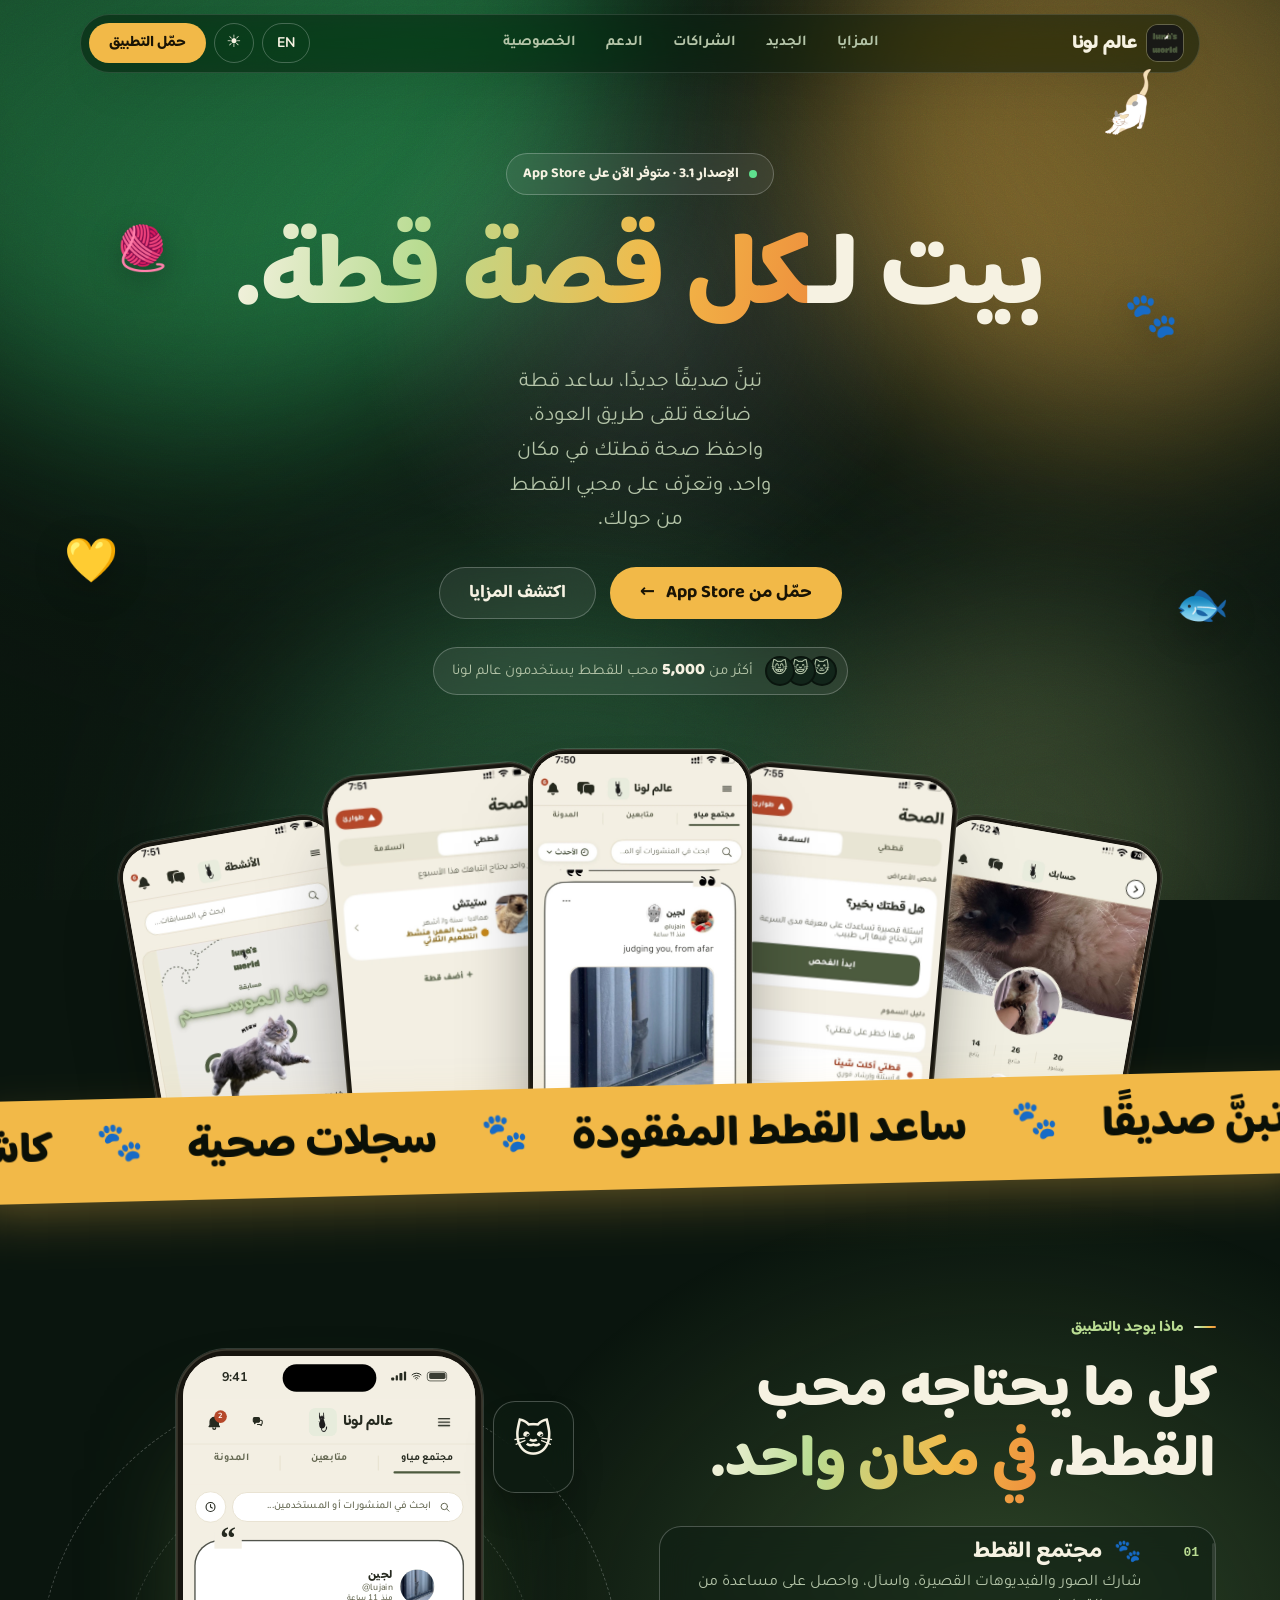
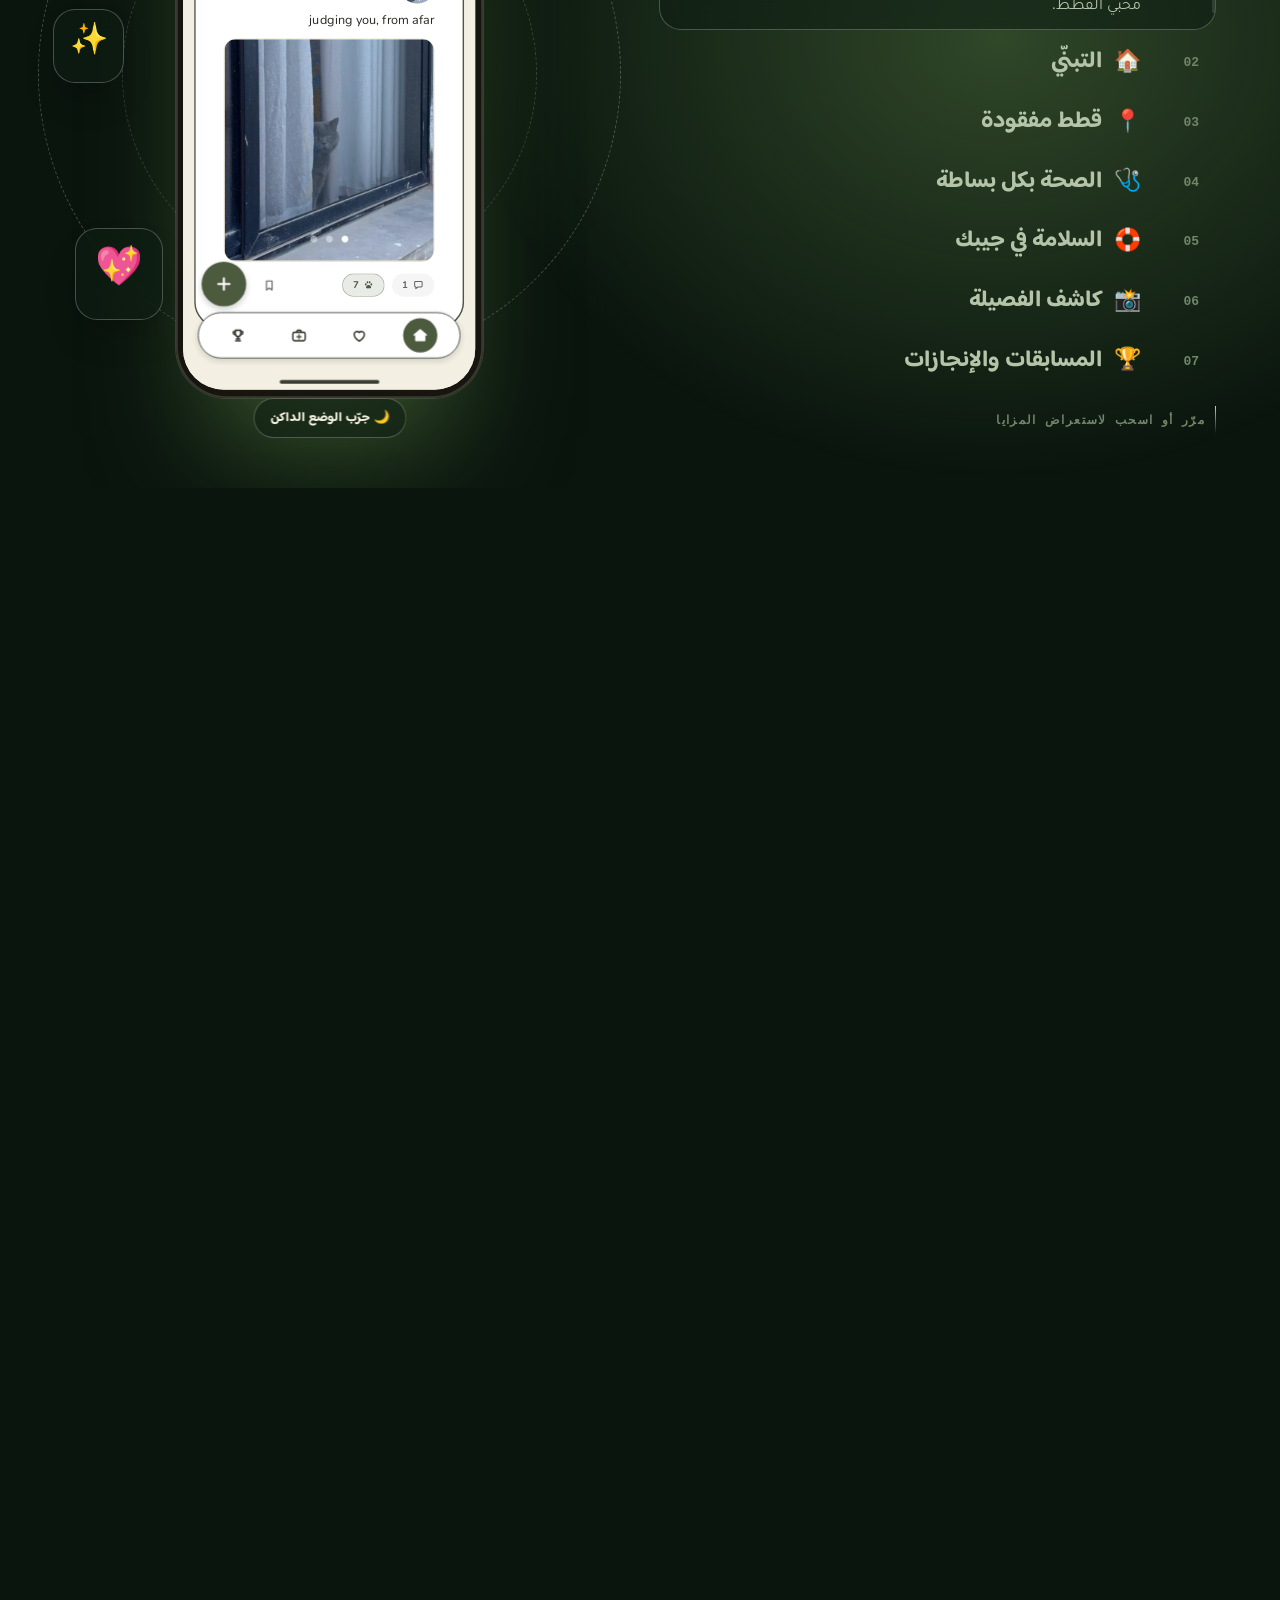
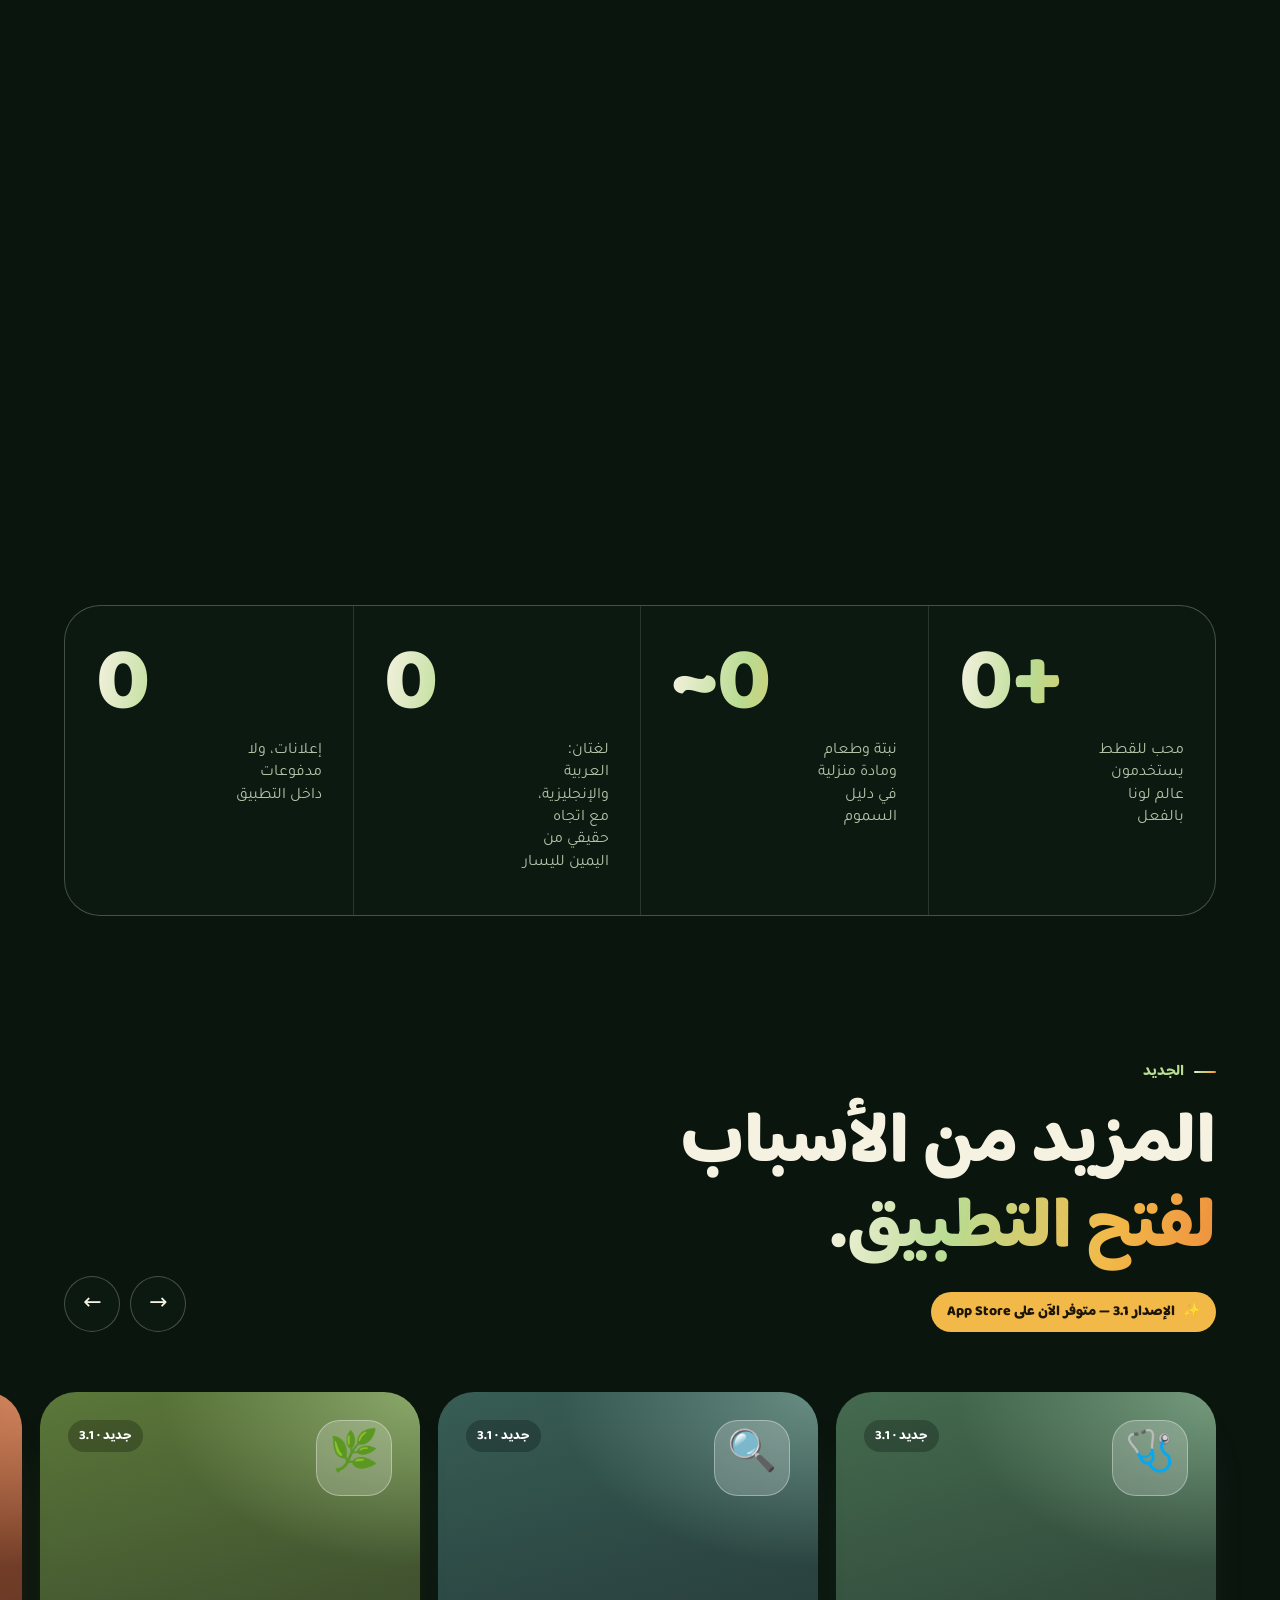
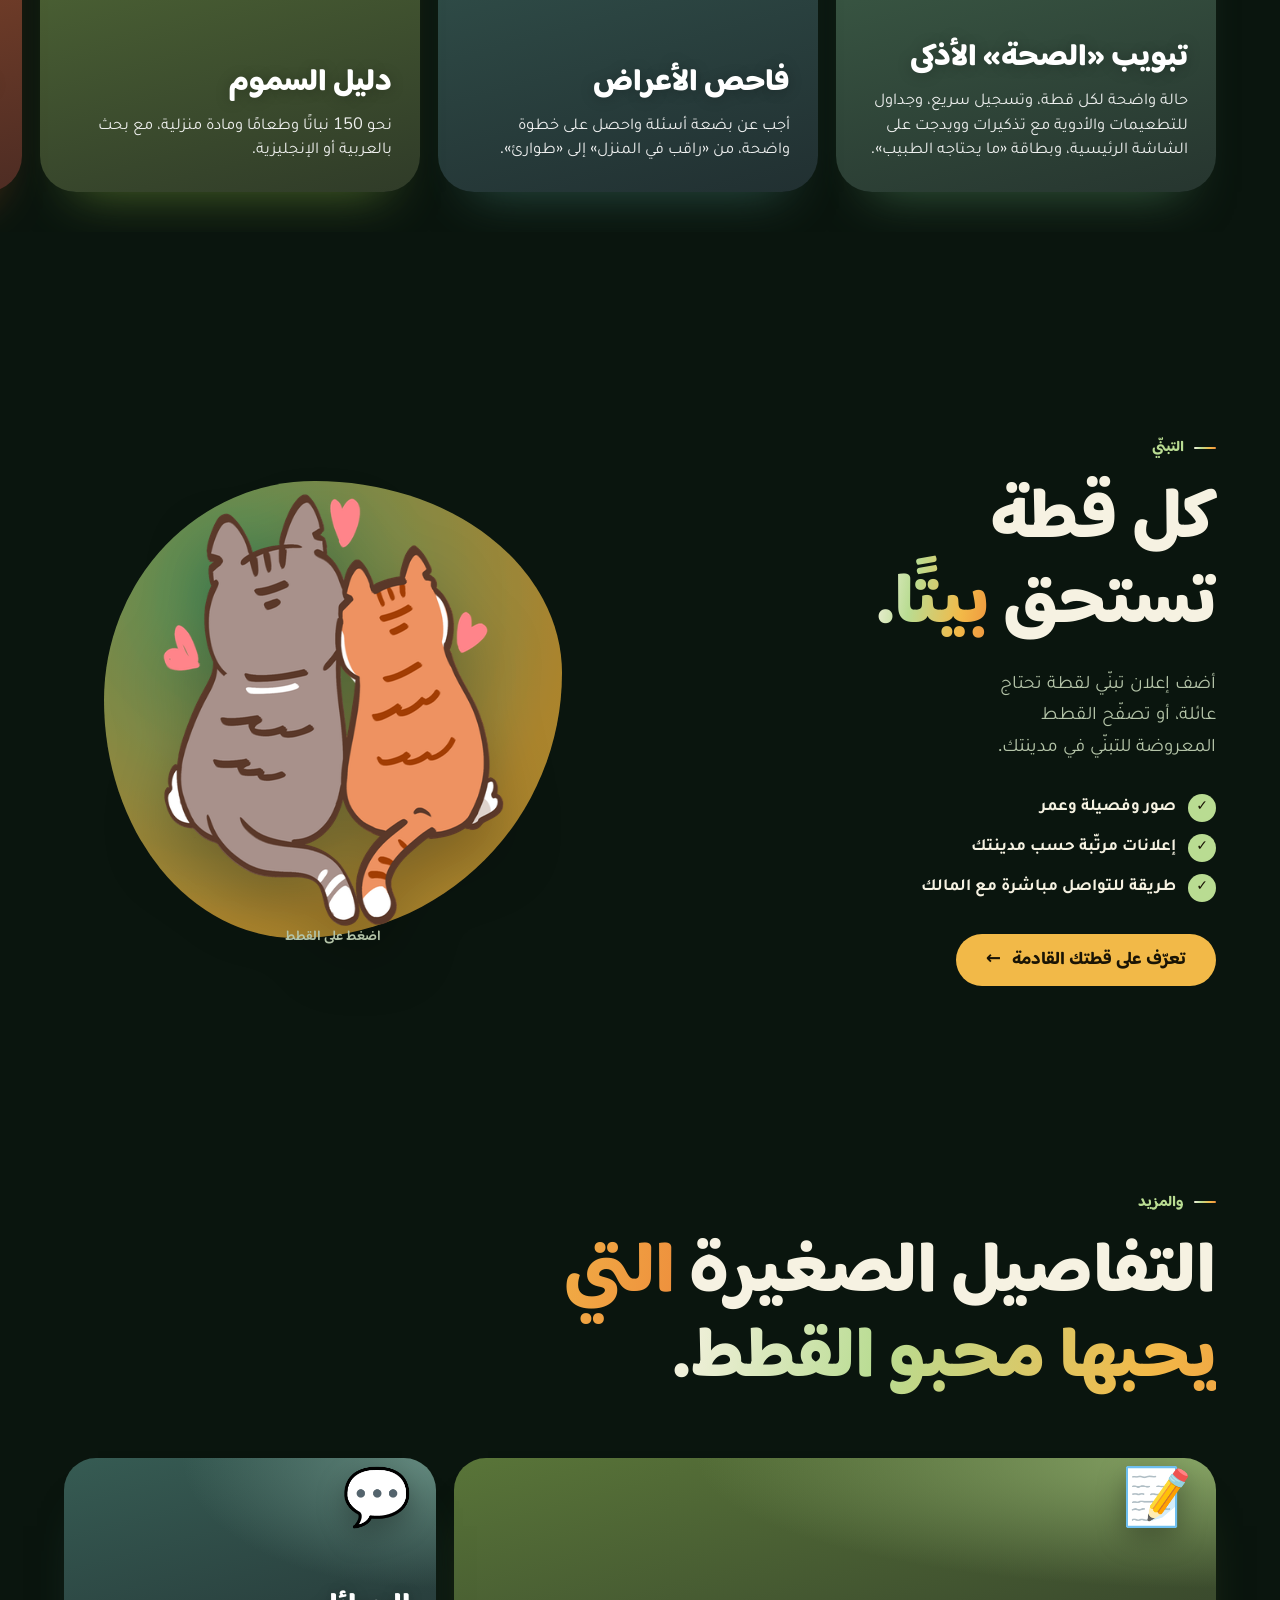
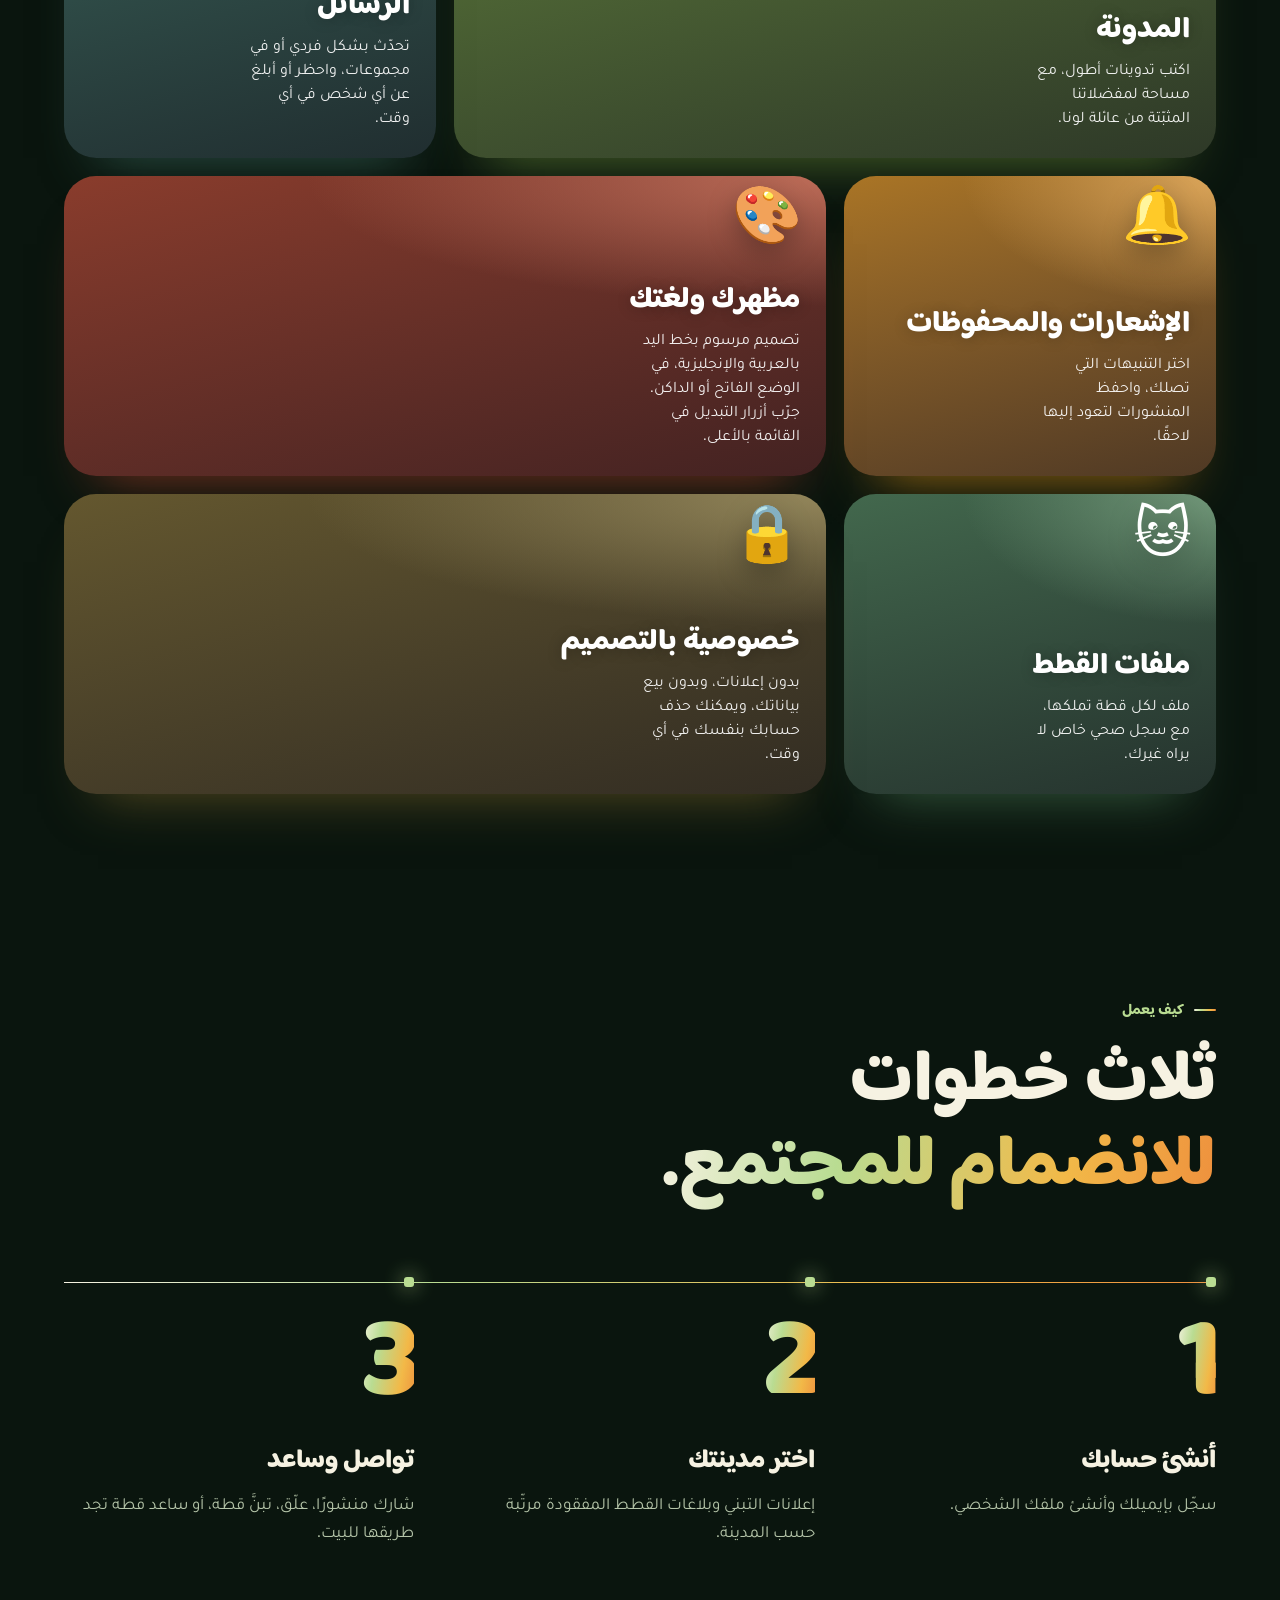
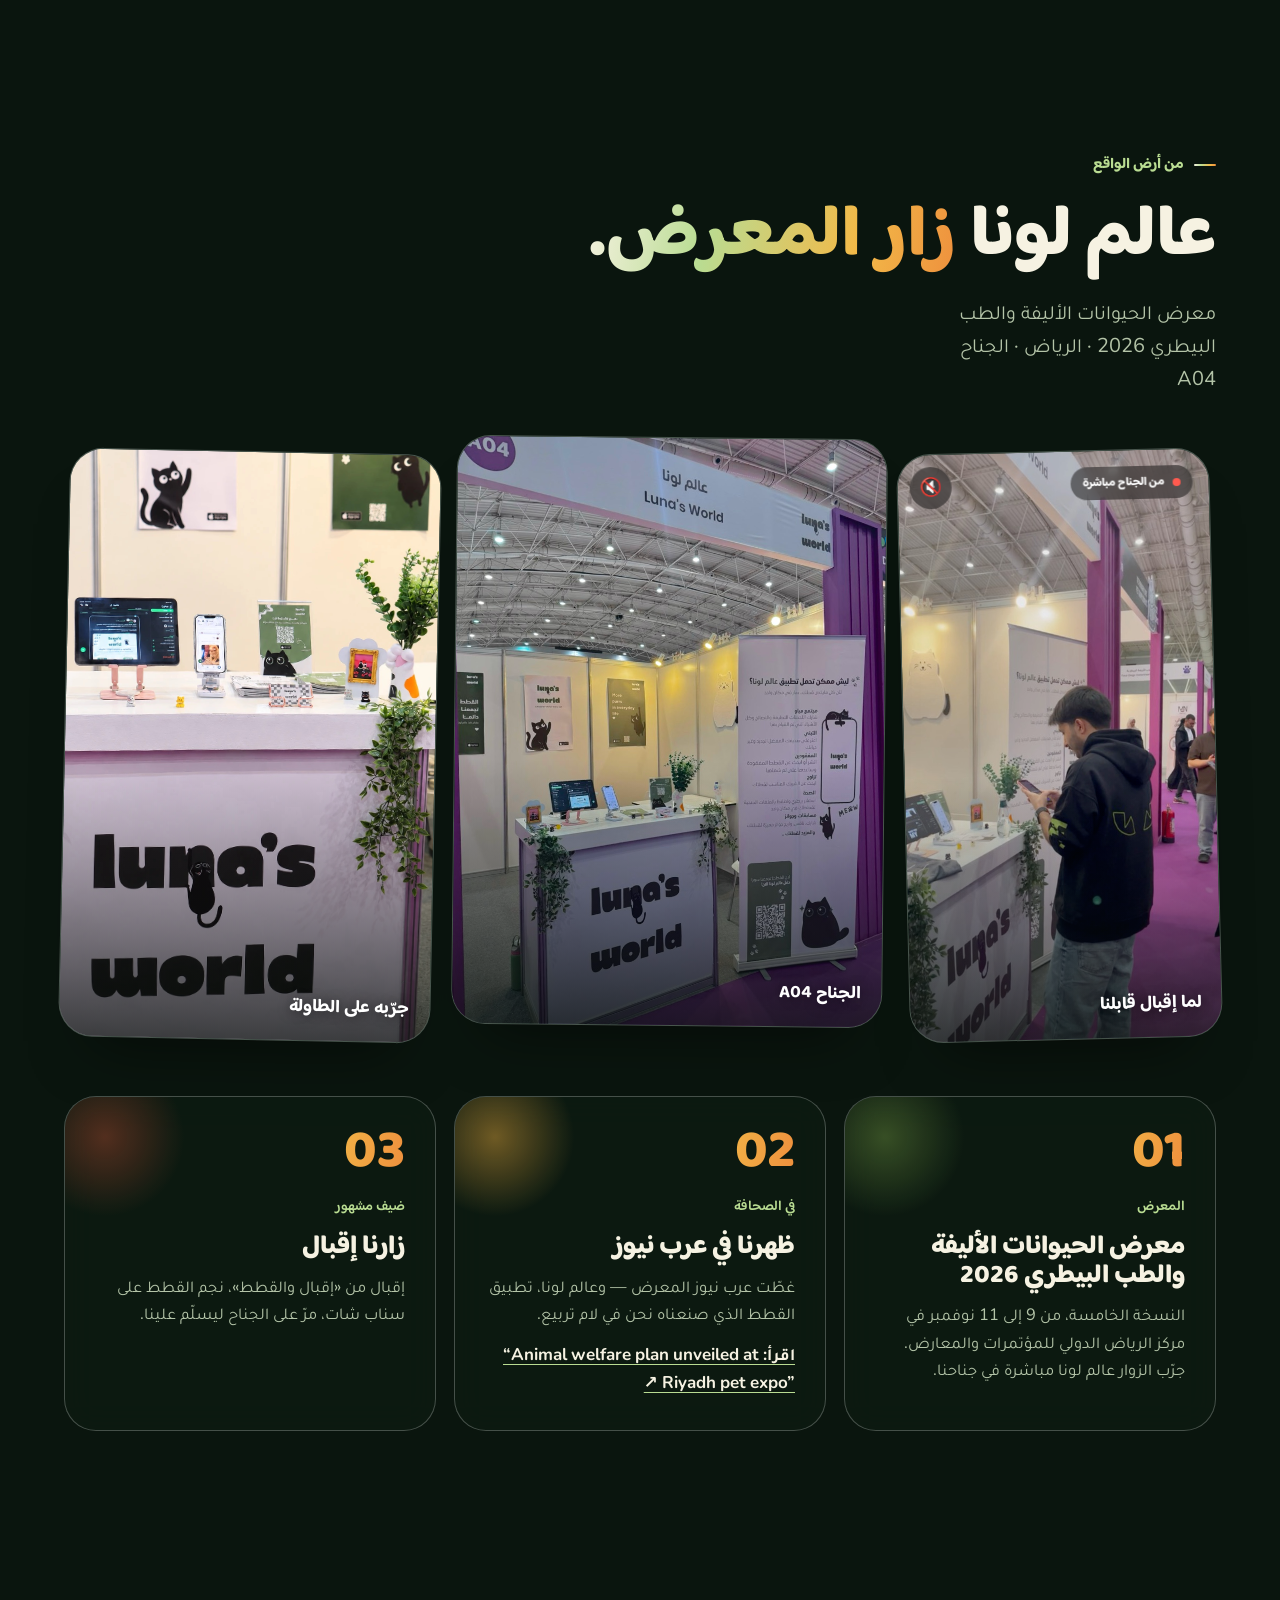
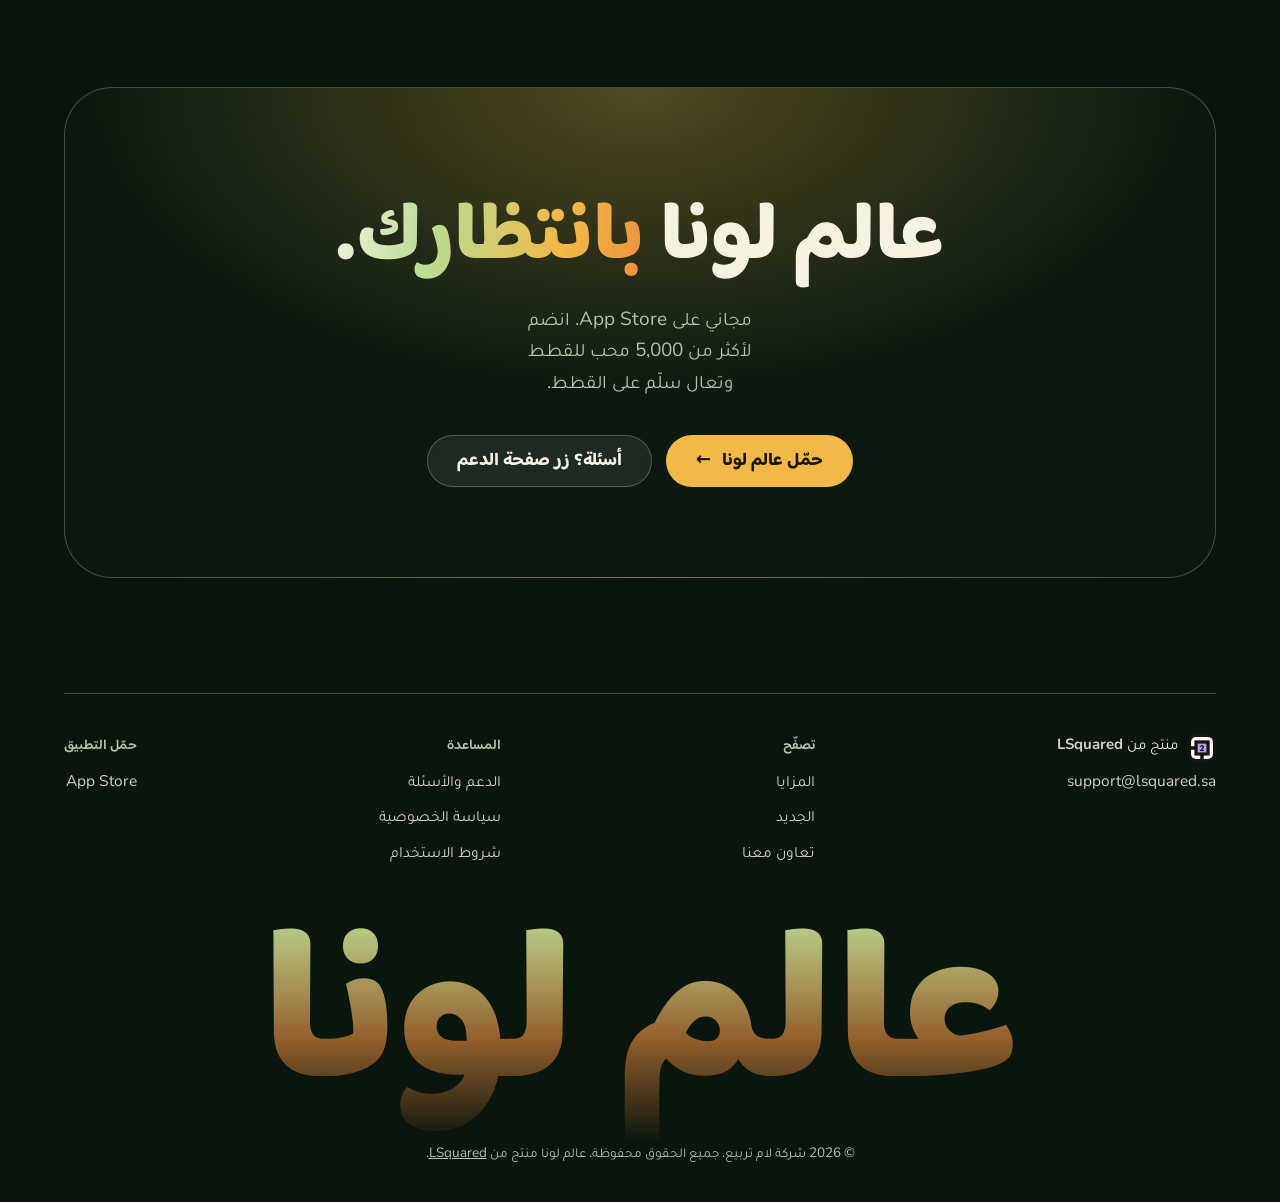
==== commit 315182dc: "Website redesign: aurora/glass look, app-faithful phone demos, phone-first layout - New shared asset" ====
--- a/index.html
+++ b/index.html
@@ -43,385 +43,13 @@
 }
 </script>
 <!-- SEO-BLOCK:END -->
-<link rel="icon" type="image/png" href="[data-uri]">
-<style>
-@font-face { font-family:"Baloo 2"; src:url([data-uri]) format("woff2"); font-weight:600 800; font-display:swap; }
-@font-face { font-family:"Baloo Bhaijaan 2"; src:url([data-uri]) format("woff2"); font-weight:600 800; font-display:swap; }
-@font-face { font-family:"Nunito"; src:url([data-uri]) format("woff2"); font-weight:400 700; font-display:swap; }
-@font-face { font-family:"Tajawal"; src:url([data-uri]) format("woff2"); font-weight:400; font-display:swap; }
-@font-face { font-family:"Tajawal"; src:url([data-uri]) format("woff2"); font-weight:500; font-display:swap; }
-@font-face { font-family:"Tajawal"; src:url([data-uri]) format("woff2"); font-weight:700; font-display:swap; }
-
-:root {
-  --cream: #f3efe3;
-  --cream-deep: #e3dcc8;
-  --card: #ffffff;
-  --card-solid: #ffffff;
-  --forest: #4c5a3e;
-  --forest-deep: #3a4530;
-  --gold: #e8a93c;
-  --rose: #b5678f;
-  --ink: #262a20;
-  --ink-soft: #6b6e58;
-  --line: rgba(38,42,32,0.16);
-  --shadow: rgba(38,42,32,0.9);
-
-  --font-display: "Baloo 2", sans-serif;
-  --font-body: "Nunito", -apple-system, sans-serif;
-}
-html[lang="ar"] {
-  --font-display: "Baloo Bhaijaan 2", sans-serif;
-  --font-body: "Tajawal", -apple-system, sans-serif;
-}
-html[data-theme="dark"] {
-  color-scheme: dark;
-  --cream: #101010;
-  --cream-deep: #2c2b23;
-  --card: #191916;
-  --card-solid: #191916;
-  --forest: #759460;
-  --forest-deep: #5c7549;
-  --gold: #d6a24b;
-  --rose: #c97fa3;
-  --ink: #d6d3c6;
-  --ink-soft: #82846f;
-  --line: rgba(214,211,198,0.18);
-  --shadow: rgba(0,0,0,0.6);
-}
-html, body { transition: background-color 0.2s ease, color 0.2s ease; }
-.logo-dark, .appicon-dark { display: none; }
-html[data-theme="dark"] .logo-light, html[data-theme="dark"] .appicon-light { display: none; }
-html[data-theme="dark"] .logo-dark, html[data-theme="dark"] .appicon-dark { display: inline-block; }
-
-/* language visibility: default markup is Arabic-first, English hidden until toggled */
-html[lang="ar"] .en { display: none; }
-html[lang="en"] .ar { display: none; }
-
-* { box-sizing: border-box; }
-html, body { margin:0; padding:0; }
-body {
-  background: var(--cream);
-  color: var(--ink);
-  font-family: var(--font-body);
-  font-size: 17px;
-  line-height: 1.7;
-}
-h1,h2,h3 { margin:0; text-wrap: balance; font-family: var(--font-display); }
-p { margin:0; }
-img { max-width:100%; display:block; }
-a { color: var(--forest); }
-a:focus-visible, button:focus-visible { outline: 2px solid var(--forest); outline-offset: 3px; }
-button { font-family: inherit; cursor: pointer; }
-
-.eyebrow {
-  font-family: var(--font-display);
-  font-weight: 600;
-  font-size: 14px;
-  letter-spacing: 0.03em;
-  color: var(--gold);
-  text-transform: uppercase;
-}
-html[lang="ar"] .eyebrow { text-transform: none; letter-spacing: 0; }
-
-h2.section-title {
-  font-weight: 700;
-  font-size: clamp(1.7rem, 4vw, 2.4rem);
-  color: var(--forest-deep);
-  margin-top: 0.4rem;
-}
-
-/* ---------- nav ---------- */
-.nav {
-  display: flex;
-  align-items: center;
-  justify-content: space-between;
-  gap: 1rem;
-  padding: 1.2rem clamp(1.2rem, 4vw, 3rem);
-  max-width: 1180px;
-  margin: 0 auto;
-}
-.nav-brand {
-  display: flex;
-  align-items: center;
-  gap: 0.6rem;
-  text-decoration: none;
-  color: var(--forest-deep);
-}
-.nav-brand img { width: 30px; height: auto; }
-.nav-brand span { font-family: var(--font-display); font-weight: 700; font-size: 1.3rem; }
-.nav-links { display: flex; align-items: center; gap: 1.4rem; font-size: 14.5px; }
-.nav-links a { text-decoration: none; color: var(--ink-soft); font-weight: 600; }
-.nav-links a:hover { color: var(--forest-deep); }
-.nav-links a.nav-cta, .nav-links a.nav-cta:hover { color: #fff; }
-.lang-toggle, .theme-toggle {
-  display: inline-flex;
-  border: 1.5px solid var(--forest);
-  border-radius: 100px;
-  overflow: hidden;
-  font-family: var(--font-display);
-  font-weight: 600;
-  font-size: 13px;
-}
-.lang-toggle button, .theme-toggle button {
-  border: none;
-  background: transparent;
-  color: var(--forest-deep);
-  padding: 0.4em 0.9em;
-  line-height: 1;
-}
-.lang-toggle button.active, .theme-toggle button.active { background: var(--forest); color: #fff; }
-.nav-cta {
-  font-size: 14px;
-  font-weight: 700;
-  color: #fff;
-  background: var(--forest);
-  padding: 0.6em 1.3em;
-  border-radius: 100px;
-  text-decoration: none;
-  white-space: nowrap;
-  border: 1.5px solid var(--ink);
-  box-shadow: 3px 3px 0 var(--shadow);
-  transition: transform 0.12s, box-shadow 0.12s, background 0.12s;
-}
-.nav-cta:hover { background: var(--forest-deep); transform: translate(1px,1px); box-shadow: 2px 2px 0 var(--shadow); }
-@media (max-width: 700px) {
-  .nav-links a:not(.nav-cta) { display: none; }
-}
-
-/* ---------- layout ---------- */
-.wrap { max-width: 720px; margin: 0 auto; padding: 0 1.5rem; }
-.wrap-wide { max-width: 1080px; margin: 0 auto; padding: 0 1.5rem; }
-section { padding: 4.2rem 0; }
-
-/* ---------- buttons ---------- */
-.btn {
-  display: inline-flex;
-  align-items: center;
-  gap: 0.5em;
-  font-family: var(--font-display);
-  font-size: 15.5px;
-  font-weight: 700;
-  padding: 0.85em 1.7em;
-  border-radius: 100px;
-  text-decoration: none;
-  border: 1.5px solid var(--ink);
-  box-shadow: 3px 3px 0 var(--shadow);
-  transition: transform 0.12s, box-shadow 0.12s, background 0.12s;
-}
-.btn:hover { transform: translate(1px,1px); box-shadow: 2px 2px 0 var(--shadow); }
-.btn-primary { background: var(--forest); color: #fff; }
-.btn-primary:hover { background: var(--forest-deep); }
-.btn-ghost { background: var(--card-solid); color: var(--forest-deep); }
-
-.pill {
-  display: inline-flex;
-  align-items: center;
-  gap: 0.5em;
-  font-family: var(--font-display);
-  font-size: 12.5px;
-  font-weight: 600;
-  padding: 0.5em 1.1em;
-  border-radius: 100px;
-  background: var(--card-solid);
-  border: 1.5px solid var(--ink);
-  box-shadow: 2px 2px 0 var(--shadow);
-  color: var(--forest-deep);
-}
-.pill .dot { width:6px; height:6px; border-radius:50%; background: var(--rose); flex:none; }
-
-/* ---------- cards ---------- */
-.card {
-  background: var(--card-solid);
-  border: 1.5px solid var(--ink);
-  border-radius: 18px;
-  padding: 1.7rem 1.9rem;
-  box-shadow: 3px 3px 0 var(--shadow);
-}
-
-/* ---------- hero ---------- */
-.hero { padding: 3rem 0 3.5rem; text-align: center; }
-.hero .wrap { display:flex; flex-direction:column; align-items:center; gap: 1.3rem; }
-.hero .appicon { width: 120px; height:120px; border-radius: 28px; border: 2px solid var(--ink); box-shadow: 5px 5px 0 var(--shadow); }
-.hero h1 {
-  font-size: clamp(2.6rem, 9vw, 4rem);
-  color: var(--forest-deep);
-  line-height: 1.05;
-}
-.hero .tagline { font-size: 1.1rem; color: var(--ink-soft); max-width: 46ch; }
-.hero .cta-row { display:flex; gap: 0.9rem; flex-wrap: wrap; justify-content:center; margin-top: 0.4rem; }
-
-/* ---------- features ---------- */
-.feature-grid {
-  margin-top: 2.2rem;
-  display: grid;
-  grid-template-columns: repeat(2, 1fr);
-  gap: 1.1rem;
-}
-.feature-grid .card { display:flex; gap: 1rem; align-items:flex-start; }
-.feature-grid .card .emoji { font-size: 1.6rem; flex: none; }
-.feature-grid .card h3 { font-size: 1.15rem; margin-bottom: 0.35rem; color: var(--forest-deep); }
-.feature-grid .card p { font-size: 14.5px; color: var(--ink-soft); }
-@media (max-width: 620px) { .feature-grid { grid-template-columns: 1fr; } }
-
-/* ---------- what's new ---------- */
-.soon-badge {
-  display: inline-flex;
-  align-items: center;
-  gap: 0.5em;
-  font-family: var(--font-display);
-  font-size: 12.5px;
-  font-weight: 700;
-  padding: 0.5em 1.1em;
-  border-radius: 100px;
-  background: var(--rose);
-  color: #fff;
-  margin-top: 0.9rem;
-  border: 1.5px solid var(--ink);
-  box-shadow: 2px 2px 0 var(--shadow);
-}
-.soon-badge.gold { background: var(--gold); }
-.whats-new .card { position: relative; }
-.whats-new .card .emoji { font-size: 1.6rem; flex: none; }
-.coming-soon-tag {
-  position: absolute; top: -0.6rem; inset-inline-end: 1rem;
-  font-family: var(--font-display); font-weight: 700; font-size: 10.5px;
-  letter-spacing: 0.02em; text-transform: uppercase;
-  background: var(--gold); color: var(--ink);
-  padding: 0.3em 0.8em; border-radius: 100px;
-  border: 1.5px solid var(--ink); box-shadow: 2px 2px 0 var(--shadow);
-}
-html[lang="ar"] .coming-soon-tag { text-transform: none; }
-
-/* ---------- steps ---------- */
-.steps { margin-top: 2.2rem; display: flex; flex-direction: column; gap: 1rem; }
-.step {
-  display: flex; gap: 1.1rem; align-items: flex-start;
-  background: var(--card-solid); border: 1.5px solid var(--ink); border-radius: 16px;
-  box-shadow: 3px 3px 0 var(--shadow);
-  padding: 1.4rem 1.6rem;
-}
-.step .num {
-  font-family: var(--font-display); font-weight: 800; font-size: 1.5rem;
-  color: var(--rose); flex: none; width: 1.3em;
-}
-.step h3 { font-size: 1.02rem; margin-bottom: 0.2rem; color: var(--forest-deep); }
-.step p { font-size: 14.5px; color: var(--ink-soft); }
-
-/* ---------- adopt showcase ---------- */
-.showcase { display:flex; align-items:center; gap: 2.5rem; flex-wrap: wrap; justify-content:center; margin-top: 2rem; }
-.showcase img { width: 220px; }
-.showcase .text { max-width: 340px; text-align: start; }
-.showcase .text p { color: var(--ink-soft); font-size: 15px; margin-top: 0.6rem; }
-
-/* ---------- CTA band ---------- */
-.cta-band {
-  text-align: center;
-  background: var(--card-solid);
-  border: 2px solid var(--ink);
-  border-radius: 24px;
-  box-shadow: 5px 5px 0 var(--shadow);
-  padding: 3rem 1.8rem;
-  margin: 1rem 1.5rem;
-}
-.cta-band h2 { margin-bottom: 1.1rem; }
-
-/* ---------- footer ---------- */
-footer.site-footer {
-  background: var(--forest-deep);
-  color: #d9dfd2;
-  padding: 3rem 1.5rem 2rem;
-  margin-top: 2rem;
-}
-html[data-theme="dark"] footer.site-footer { background: #141a0f; }
-footer .wrap-wide { display: flex; flex-direction: column; align-items: center; gap: 1.3rem; text-align: center; }
-footer .lsquared-line { display: flex; align-items: center; gap: 0.6rem; font-size: 14px; color: #b9c2ac; }
-footer .lsquared-line img { width: 24px; height: 24px; }
-footer .lsquared-line a { color: #f2f4ec; text-decoration: none; font-weight: 700; }
-footer .lsquared-line a:hover { text-decoration: underline; }
-footer .foot-links { display: flex; gap: 1.5rem; flex-wrap: wrap; justify-content: center; font-size: 13.5px; }
-footer .foot-links a { color: #b9c2ac; text-decoration: none; }
-footer .foot-links a:hover { color: #fff; }
-footer .copyright { font-size: 12.5px; color: #8b9580; }
-
-/* ---------- legal pages ---------- */
-.legal-header { padding: 3.2rem 0 1rem; text-align: center; }
-.legal-header .eyebrow { display:block; margin-bottom: 0.5rem; }
-.legal-header h1 { font-size: clamp(2rem, 6vw, 2.7rem); color: var(--forest-deep); }
-.legal-header .updated { font-size: 13.5px; color: var(--ink-soft); margin-top: 0.6rem; }
-.legal-body { padding-top: 0.5rem; padding-bottom: 3.6rem; }
-.legal-body h2 {
-  font-size: 1.3rem; margin-top: 2.4rem; margin-bottom: 0.7rem; color: var(--forest-deep);
-}
-.legal-body h2:first-child { margin-top: 0; }
-.legal-body p, .legal-body li { font-size: 15.5px; color: var(--ink-soft); margin-bottom: 0.85rem; }
-.legal-body ul { padding-inline-start: 1.3rem; margin: 0 0 0.85rem; }
-.legal-body strong { color: var(--ink); }
-.legal-body a { color: var(--forest); text-decoration: underline; text-decoration-color: var(--line); }
-
-/* ---------- FAQ ---------- */
-.faq-item { background: var(--card); border: 1px solid var(--line); border-radius: 18px; padding: 1.4rem 1.6rem; margin-bottom: 1rem; }
-.faq-item h3 { font-size: 1.1rem; margin-bottom: 0.45rem; color: var(--forest-deep); }
-.faq-item p { font-size: 14.5px; color: var(--ink-soft); }
-.contact-card { text-align: center; background: var(--card-solid); border: 1px solid var(--line); border-radius: 26px; padding: 2.6rem 1.8rem; margin: 2.4rem 0; }
-.contact-card h2 { margin-bottom: 0.6rem; }
-.contact-card p { color: var(--ink-soft); margin-bottom: 1.3rem; }
-/* ---------- nav drawer ---------- */
-.nav-burger { display: none; align-items: center; justify-content: center; width: 46px; height: 46px; padding: 0; flex: none; cursor: pointer;
-  background: var(--card-solid); border: 1.5px solid var(--ink); border-radius: 50%; box-shadow: 3px 3px 0 var(--shadow); transition: transform .12s, box-shadow .12s; }
-.nav-burger:hover { transform: translate(1px,1px); box-shadow: 2px 2px 0 var(--shadow); }
-.nav-burger:focus-visible, .drawer-close:focus-visible, .d-row:focus-visible, .d-cta:focus-visible { outline: 2px solid var(--forest); outline-offset: 3px; }
-.nav-burger .bars { display: grid; gap: 5px; }
-.nav-burger .bars i { display: block; width: 20px; height: 2.5px; border-radius: 2px; background: var(--ink); }
-@media (max-width: 980px) {
-  .nav-links { display: none; }
-  .nav-burger { display: inline-flex; }
-  .nav { padding-block: .9rem; }
-}
-html.drawer-open { overflow: hidden; }
-.drawer-scrim { position: fixed; inset: 0; z-index: 999; background: rgba(14,15,9,.5); opacity: 0; visibility: hidden; transition: opacity .25s ease, visibility 0s linear .25s; }
-.drawer-scrim.open { opacity: 1; visibility: visible; transition: opacity .25s ease, visibility 0s; }
-.drawer { position: fixed; z-index: 1000; top: 0; bottom: 0; inset-inline-start: 0; width: min(88vw, 360px); display: flex; flex-direction: column;
-  background: var(--cream); color: var(--ink); border-inline-end: 2px solid var(--ink); box-shadow: 6px 0 0 var(--shadow);
-  transform: translateX(-105%); visibility: hidden; transition: transform .28s ease, visibility 0s linear .28s; overscroll-behavior: contain; }
-html[dir="rtl"] .drawer { transform: translateX(105%); box-shadow: -6px 0 0 var(--shadow); }
-.drawer.open, html[dir="rtl"] .drawer.open { transform: none; visibility: visible; transition: transform .28s ease, visibility 0s; }
-@media (prefers-reduced-motion: reduce) { .drawer, .drawer-scrim, .nav-burger { transition: none !important; } }
-.drawer-head { display: flex; align-items: center; justify-content: space-between; gap: .8rem; padding: .85rem 1.1rem .75rem; border-bottom: 1.5px solid var(--line); }
-.drawer-brand .nav-brand { gap: .55rem; }
-.drawer-close { width: 42px; height: 42px; flex: none; display: inline-flex; align-items: center; justify-content: center; cursor: pointer; font-size: 16px; font-weight: 700; color: var(--ink);
-  background: var(--card-solid); border: 1.5px solid var(--ink); border-radius: 50%; box-shadow: 2px 2px 0 var(--shadow); }
-.drawer-body { flex: 1; overflow-y: auto; padding: .95rem 1.1rem .2rem; }
-.drawer section.d-sec { padding: 0; margin-bottom: 1.05rem; }
-.d-title { font-family: var(--font-display); font-weight: 700; font-size: 13.5px; color: var(--forest); margin: 0 .3rem .4rem; letter-spacing: .02em; }
-.d-card { background: var(--card-solid); border: 1.5px solid var(--ink); border-radius: 18px; box-shadow: 3px 3px 0 var(--shadow); overflow: hidden; }
-.d-row { display: flex; align-items: center; gap: .8rem; padding: .6rem .9rem; text-decoration: none; color: var(--ink); border-bottom: 1px solid var(--line); }
-.d-row:last-child { border-bottom: 0; }
-.d-row:hover { background: var(--cream-deep); }
-.d-row[aria-current="page"] { background: var(--cream-deep); }
-.d-row[aria-current="page"] .d-label { color: var(--forest-deep); }
-.d-ico { flex: none; width: 2rem; height: 2rem; display: inline-flex; align-items: center; justify-content: center; color: var(--forest-deep); background: var(--cream); border: 1.5px solid var(--ink); border-radius: 50%; }
-.d-row:hover .d-ico, .d-row[aria-current="page"] .d-ico { background: var(--card-solid); }
-.drawer .ic { display: block; flex: none; }
-.drawer .theme-toggle button { display: inline-flex; align-items: center; gap: .4em; }
-.drawer .theme-toggle button .ic { margin-inline: 0; }
-.d-label { flex: 1; font-family: var(--font-display); font-weight: 700; font-size: 1rem; line-height: 1.3; }
-.d-chev { flex: none; width: .5rem; height: .5rem; border-top: 2.5px solid var(--ink-soft); border-right: 2.5px solid var(--ink-soft); transform: rotate(45deg); }
-html[dir="rtl"] .d-chev { border-right: 0; border-left: 2.5px solid var(--ink-soft); transform: rotate(-45deg); }
-.d-pref { display: flex; align-items: center; justify-content: space-between; gap: .8rem; padding: .6rem .9rem; border-bottom: 1px solid var(--line); }
-.d-pref:last-child { border-bottom: 0; }
-.d-pref-label { font-family: var(--font-display); font-weight: 700; font-size: 1rem; }
-.drawer .lang-toggle button, .drawer .theme-toggle button { padding: .5em .95em; font-size: 13.5px; cursor: pointer; white-space: nowrap; }
-.drawer-foot { padding: .75rem 1.1rem 1.1rem; border-top: 1.5px solid var(--line); }
-.d-cta { display: flex; align-items: center; justify-content: center; text-decoration: none; font-family: var(--font-display); font-weight: 700; font-size: 1.05rem; color: #fff; background: var(--forest);
-  padding: .85em 1.2em; border-radius: 100px; border: 1.5px solid var(--ink); box-shadow: 3px 3px 0 var(--shadow); }
-.d-cta:hover { background: var(--forest-deep); }
-.d-credit { margin: .75rem 0 0; display: flex; justify-content: center; font-size: 13.5px; color: var(--ink-soft); }
-.drawer .lsquared-line, .d-credit-text { display: inline-flex; align-items: center; gap: .55rem; }
-.drawer .lsquared-line img { width: 28px; height: 28px; padding: 3px; border-radius: 8px; background: var(--forest-deep); border: 1.5px solid var(--ink); }
-.drawer .lsquared-line a, .d-credit-text a { color: var(--forest-deep); font-weight: 700; text-decoration: none; }
-.drawer .lsquared-line a:hover, .d-credit-text a:hover { text-decoration: underline; text-underline-offset: 3px; }
-/* ---------- end nav drawer ---------- */
-</style>
+<!-- HEAD-ASSETS:START (managed by tools/build_chrome.py) -->
+<link rel="icon" type="image/png" href="assets/img/app-icon.png">
+<link rel="apple-touch-icon" href="assets/img/app-icon.png">
+<meta name="theme-color" content="#080b06">
+<script>(function(){var d=document.documentElement,l="ar",h="dark";d.classList.add("js");try{l=localStorage.getItem("lunasworld-lang")||"ar";h=localStorage.getItem("lunasworld-theme-v2")||"dark"}catch(e){}d.lang=l;d.dir=l==="ar"?"rtl":"ltr";d.setAttribute("data-theme",h)})();</script>
+<link rel="stylesheet" href="assets/site.css">
+<!-- HEAD-ASSETS:END -->
 <!-- SEO-EXTRA:START -->
 <meta name="apple-itunes-app" content="app-id=6449742649">
 <script type="application/ld+json">
@@ -449,73 +77,53 @@
 <script defer src="/_vercel/insights/script.js"></script>
 <!-- SEO-EXTRA:END -->
 </head>
-<body>
-
-<nav class="nav">
-  <a class="nav-brand" href="index.html">
-    <img class="logo-mark logo-light" src="[data-uri]" alt="Luna's World cat mascot" />
-    <img class="logo-mark logo-dark" src="[data-uri]" alt="Luna's World cat mascot (dark)" />
-    <span><span class="en">Luna's World</span><span class="ar">عالم لونا</span></span>
-  </a>
-  <div class="nav-links">
-    <a href="index.html#features"><span class="en">Features</span><span class="ar">المزايا</span></a>
-    <a href="index.html#whats-new"><span class="en">What's new</span><span class="ar">الجديد</span></a>
-    <a href="partners.html"><span class="en">Partners</span><span class="ar">الشراكات</span></a>
-    <a href="support.html"><span class="en">Support</span><span class="ar">الدعم</span></a>
-    <a href="privacy.html"><span class="en">Privacy</span><span class="ar">الخصوصية</span></a>
-    <div class="lang-toggle">
-      <button type="button" data-lang="en" onclick="setLunaLang('en')">EN</button>
-      <button type="button" data-lang="ar" onclick="setLunaLang('ar')">عربي</button>
-    </div>
-    <div class="theme-toggle" role="group" aria-label="Light or dark theme">
-      <button type="button" data-theme-btn="light" onclick="setLunaTheme('light')" title="Light" aria-label="Light">☀️</button>
-      <button type="button" data-theme-btn="dark" onclick="setLunaTheme('dark')" title="Dark" aria-label="Dark">🌙</button>
-    </div>
-    <a class="nav-cta" href="https://apps.apple.com/us/app/lunas-world/id6449742649"><span class="en">Get the App</span><span class="ar">حمّل التطبيق</span></a>
-  </div>
-  
-  
-  
-  
-  
-  
-  
-  
-  
-  
-  
-  
-  <button class="nav-burger" type="button" aria-label="القائمة / Menu" aria-expanded="false" aria-controls="site-drawer"><span class="bars" aria-hidden="true"><i></i><i></i><i></i></span></button>
-</nav>
-<!-- NAV-DRAWER:START (added by nav_drawer.py) -->
+<body data-intro>
+<!-- CHROME:START (managed by tools/build_chrome.py) -->
+<div class="aurora" aria-hidden="true"><i class="b1"></i><i class="b2"></i><i class="b3"></i><i class="b4"></i><div class="spot"></div><div class="grain"></div></div>
+<div class="progress" aria-hidden="true"><i></i></div>
+<header class="nav" id="nav">
+  <div class="nav-pill">
+    <a class="brand" href="index.html" aria-label="Luna's World"><img class="brand-mark logo-light" src="assets/img/app-icon.png" alt="" width="36" height="36"><img class="brand-mark logo-dark" src="assets/img/app-icon-dark.png" alt="" width="36" height="36"><span class="brand-name"><span class="en">Luna's World</span><span class="ar">عالم لونا</span></span></a>
+    <nav class="nav-links" aria-label="Main"><a href="index.html#features" data-spy="features"><span class="en">Features</span><span class="ar">المزايا</span></a><a href="index.html#whats-new" data-spy="whats-new"><span class="en">What's new</span><span class="ar">الجديد</span></a><a href="partners.html" data-page="partners"><span class="en">Partners</span><span class="ar">الشراكات</span></a><a href="support.html" data-page="support"><span class="en">Support</span><span class="ar">الدعم</span></a><a href="privacy.html" data-page="privacy"><span class="en">Privacy</span><span class="ar">الخصوصية</span></a></nav>
+    <div class="nav-right">
+      <button class="nav-lang" type="button" data-lang-flip aria-label="Language / اللغة"><span class="en">عربي</span><span class="ar">EN</span></button>
+      <button class="nav-theme" type="button" data-theme-flip aria-label="Light / dark"><span class="moon" aria-hidden="true">🌙</span><span class="sun" aria-hidden="true">☀️</span></button>
+      <a class="nav-cta" href="https://apps.apple.com/us/app/lunas-world/id6449742649"><span class="en">Get the App</span><span class="ar">حمّل التطبيق</span></a>
+      <button class="nav-burger" type="button" aria-label="القائمة / Menu" aria-expanded="false" aria-controls="site-drawer"><span class="bars" aria-hidden="true"><i></i><i></i><i></i></span></button>
+    </div>
+    <button class="hang" type="button" aria-label="Meow"><img class="logo-light" src="assets/img/luna-mark.png" alt="" width="20" height="46"><img class="logo-dark" src="assets/img/luna-mark-dark.png" alt="" width="46" height="66"></button>
+  </div>
+</header>
 <div class="drawer-scrim" id="drawer-scrim"></div>
 <aside class="drawer" id="site-drawer" role="dialog" aria-modal="true" aria-label="القائمة / Menu" aria-hidden="true" inert>
   <div class="drawer-head">
-    <div class="drawer-brand" id="drawer-brand"></div>
+    <a class="brand" href="index.html" aria-label="Luna's World"><img class="brand-mark logo-light" src="assets/img/app-icon.png" alt="" width="36" height="36"><img class="brand-mark logo-dark" src="assets/img/app-icon-dark.png" alt="" width="36" height="36"><span class="brand-name"><span class="en">Luna's World</span><span class="ar">عالم لونا</span></span></a>
     <button class="drawer-close" type="button" aria-label="إغلاق / Close"><svg class="ic" width="18" height="18" viewBox="0 0 24 24" fill="none" stroke="currentColor" stroke-width="2.2" stroke-linecap="round" stroke-linejoin="round" aria-hidden="true" focusable="false"><path d="M6.5 6.5l11 11M17.5 6.5l-11 11"/></svg></button>
   </div>
   <div class="drawer-body">
     <section class="d-sec">
       <p class="d-title"><span class="en">Explore</span><span class="ar">تصفّح</span></p>
       <div class="d-card">
-        <a class="d-row" href="index.html#features"><span class="d-ico" aria-hidden="true"><svg class="ic" width="20" height="20" viewBox="0 0 24 24" fill="none" stroke="currentColor" stroke-width="1.8" stroke-linecap="round" stroke-linejoin="round" aria-hidden="true" focusable="false"><path fill="currentColor" fill-opacity=".2" d="M12 12.4c-2.7 0-5 2.7-5 4.8 0 1.6 1.3 2.3 2.6 2.3 1 0 1.5-.4 2.4-.4s1.4.4 2.4.4c1.3 0 2.6-.7 2.6-2.3 0-2.1-2.3-4.8-5-4.8z"/><ellipse fill="currentColor" fill-opacity=".2" cx="5.4" cy="10.2" rx="1.7" ry="2.1"/><ellipse fill="currentColor" fill-opacity=".2" cx="9.2" cy="6" rx="1.7" ry="2.2"/><ellipse fill="currentColor" fill-opacity=".2" cx="14.8" cy="6" rx="1.7" ry="2.2"/><ellipse fill="currentColor" fill-opacity=".2" cx="18.6" cy="10.2" rx="1.7" ry="2.1"/></svg></span><span class="d-label"><span class="en">Features</span><span class="ar">المزايا</span></span><span class="d-chev" aria-hidden="true"></span></a><a class="d-row" href="index.html#whats-new"><span class="d-ico" aria-hidden="true"><svg class="ic" width="20" height="20" viewBox="0 0 24 24" fill="none" stroke="currentColor" stroke-width="1.8" stroke-linecap="round" stroke-linejoin="round" aria-hidden="true" focusable="false"><path fill="currentColor" fill-opacity=".2" d="M10.5 3.5l1.9 5.1 5.1 1.9-5.1 1.9-1.9 5.1-1.9-5.1-5.1-1.9 5.1-1.9z"/><path fill="currentColor" fill-opacity=".2" d="M18.5 15.5l.8 2.2 2.2.8-2.2.8-.8 2.2-.8-2.2-2.2-.8 2.2-.8z"/></svg></span><span class="d-label"><span class="en">What's new</span><span class="ar">الجديد</span></span><span class="d-chev" aria-hidden="true"></span></a><a class="d-row" href="partners.html" data-page="partners"><span class="d-ico" aria-hidden="true"><svg class="ic" width="20" height="20" viewBox="0 0 24 24" fill="none" stroke="currentColor" stroke-width="1.8" stroke-linecap="round" stroke-linejoin="round" aria-hidden="true" focusable="false"><circle fill="currentColor" fill-opacity=".2" cx="8.8" cy="12" r="5.2"/><circle fill="currentColor" fill-opacity=".2" cx="15.2" cy="12" r="5.2"/></svg></span><span class="d-label"><span class="en">Partners</span><span class="ar">الشراكات</span></span><span class="d-chev" aria-hidden="true"></span></a><a class="d-row" href="support.html" data-page="support"><span class="d-ico" aria-hidden="true"><svg class="ic" width="20" height="20" viewBox="0 0 24 24" fill="none" stroke="currentColor" stroke-width="1.8" stroke-linecap="round" stroke-linejoin="round" aria-hidden="true" focusable="false"><path fill="currentColor" fill-opacity=".2" d="M4.2 10.3V4.6l4.3 2.6c2.2-.7 4.8-.7 7 0l4.3-2.6v5.7c.9 1 1.4 2.2 1.4 3.4 0 3.6-4 5.6-9.2 5.6-1.1 0-2.1-.1-3-.3L5.4 20.6l.8-3.5C4.4 16.1 3.3 14.9 3.3 13.7c0-1.2.4-2.4.9-3.4z"/><circle cx="9" cy="12.6" r=".9" fill="currentColor" stroke="none"/><circle cx="15" cy="12.6" r=".9" fill="currentColor" stroke="none"/></svg></span><span class="d-label"><span class="en">Support &amp; FAQ</span><span class="ar">الدعم والأسئلة</span></span><span class="d-chev" aria-hidden="true"></span></a><a class="d-row" href="privacy.html" data-page="privacy"><span class="d-ico" aria-hidden="true"><svg class="ic" width="20" height="20" viewBox="0 0 24 24" fill="none" stroke="currentColor" stroke-width="1.8" stroke-linecap="round" stroke-linejoin="round" aria-hidden="true" focusable="false"><path fill="currentColor" fill-opacity=".2" d="M12 3.2l7 2.7v5.3c0 4.3-2.8 7.8-7 9.6-4.2-1.8-7-5.3-7-9.6V5.9z"/><path d="M8.8 12.1l2.3 2.3 4.2-4.7"/></svg></span><span class="d-label"><span class="en">Privacy Policy</span><span class="ar">سياسة الخصوصية</span></span><span class="d-chev" aria-hidden="true"></span></a><a class="d-row" href="terms.html" data-page="terms"><span class="d-ico" aria-hidden="true"><svg class="ic" width="20" height="20" viewBox="0 0 24 24" fill="none" stroke="currentColor" stroke-width="1.8" stroke-linecap="round" stroke-linejoin="round" aria-hidden="true" focusable="false"><path fill="currentColor" fill-opacity=".2" d="M6.2 3.5h7.8l4 4v13H6.2z"/><path d="M14 3.5v4h4"/><path d="M9.2 12.2h5.6M9.2 15.6h5.6"/></svg></span><span class="d-label"><span class="en">Terms of Use</span><span class="ar">شروط الاستخدام</span></span><span class="d-chev" aria-hidden="true"></span></a>
-      </div>
+        <a class="d-row" href="index.html#features"><span class="d-ico" aria-hidden="true"><svg class="ic" width="20" height="20" viewBox="0 0 24 24" fill="none" stroke="currentColor" stroke-width="1.8" stroke-linecap="round" stroke-linejoin="round" aria-hidden="true" focusable="false"><path fill="currentColor" fill-opacity=".2" d="M12 12.4c-2.7 0-5 2.7-5 4.8 0 1.6 1.3 2.3 2.6 2.3 1 0 1.5-.4 2.4-.4s1.4.4 2.4.4c1.3 0 2.6-.7 2.6-2.3 0-2.1-2.3-4.8-5-4.8z"/><ellipse fill="currentColor" fill-opacity=".2" cx="5.4" cy="10.2" rx="1.7" ry="2.1"/><ellipse fill="currentColor" fill-opacity=".2" cx="9.2" cy="6" rx="1.7" ry="2.2"/><ellipse fill="currentColor" fill-opacity=".2" cx="14.8" cy="6" rx="1.7" ry="2.2"/><ellipse fill="currentColor" fill-opacity=".2" cx="18.6" cy="10.2" rx="1.7" ry="2.1"/></svg></span><span class="d-label"><span class="en">Features</span><span class="ar">المزايا</span></span><span class="d-chev" aria-hidden="true"></span></a>
+        <a class="d-row" href="index.html#whats-new"><span class="d-ico" aria-hidden="true"><svg class="ic" width="20" height="20" viewBox="0 0 24 24" fill="none" stroke="currentColor" stroke-width="1.8" stroke-linecap="round" stroke-linejoin="round" aria-hidden="true" focusable="false"><path fill="currentColor" fill-opacity=".2" d="M10.5 3.5l1.9 5.1 5.1 1.9-5.1 1.9-1.9 5.1-1.9-5.1-5.1-1.9 5.1-1.9z"/><path fill="currentColor" fill-opacity=".2" d="M18.5 15.5l.8 2.2 2.2.8-2.2.8-.8 2.2-.8-2.2-2.2-.8 2.2-.8z"/></svg></span><span class="d-label"><span class="en">What's new</span><span class="ar">الجديد</span></span><span class="d-chev" aria-hidden="true"></span></a>
+        <a class="d-row" href="partners.html" data-page="partners"><span class="d-ico" aria-hidden="true"><svg class="ic" width="20" height="20" viewBox="0 0 24 24" fill="none" stroke="currentColor" stroke-width="1.8" stroke-linecap="round" stroke-linejoin="round" aria-hidden="true" focusable="false"><circle fill="currentColor" fill-opacity=".2" cx="8.8" cy="12" r="5.2"/><circle fill="currentColor" fill-opacity=".2" cx="15.2" cy="12" r="5.2"/></svg></span><span class="d-label"><span class="en">Partners</span><span class="ar">الشراكات</span></span><span class="d-chev" aria-hidden="true"></span></a>
+        <a class="d-row" href="support.html" data-page="support"><span class="d-ico" aria-hidden="true"><svg class="ic" width="20" height="20" viewBox="0 0 24 24" fill="none" stroke="currentColor" stroke-width="1.8" stroke-linecap="round" stroke-linejoin="round" aria-hidden="true" focusable="false"><path fill="currentColor" fill-opacity=".2" d="M4.2 10.3V4.6l4.3 2.6c2.2-.7 4.8-.7 7 0l4.3-2.6v5.7c.9 1 1.4 2.2 1.4 3.4 0 3.6-4 5.6-9.2 5.6-1.1 0-2.1-.1-3-.3L5.4 20.6l.8-3.5C4.4 16.1 3.3 14.9 3.3 13.7c0-1.2.4-2.4.9-3.4z"/><circle cx="9" cy="12.6" r=".9" fill="currentColor" stroke="none"/><circle cx="15" cy="12.6" r=".9" fill="currentColor" stroke="none"/></svg></span><span class="d-label"><span class="en">Support &amp; FAQ</span><span class="ar">الدعم والأسئلة</span></span><span class="d-chev" aria-hidden="true"></span></a>
+        <a class="d-row" href="privacy.html" data-page="privacy"><span class="d-ico" aria-hidden="true"><svg class="ic" width="20" height="20" viewBox="0 0 24 24" fill="none" stroke="currentColor" stroke-width="1.8" stroke-linecap="round" stroke-linejoin="round" aria-hidden="true" focusable="false"><path fill="currentColor" fill-opacity=".2" d="M12 3.2l7 2.7v5.3c0 4.3-2.8 7.8-7 9.6-4.2-1.8-7-5.3-7-9.6V5.9z"/><path d="M8.8 12.1l2.3 2.3 4.2-4.7"/></svg></span><span class="d-label"><span class="en">Privacy Policy</span><span class="ar">سياسة الخصوصية</span></span><span class="d-chev" aria-hidden="true"></span></a>
+        <a class="d-row" href="terms.html" data-page="terms"><span class="d-ico" aria-hidden="true"><svg class="ic" width="20" height="20" viewBox="0 0 24 24" fill="none" stroke="currentColor" stroke-width="1.8" stroke-linecap="round" stroke-linejoin="round" aria-hidden="true" focusable="false"><path fill="currentColor" fill-opacity=".2" d="M6.2 3.5h7.8l4 4v13H6.2z"/><path d="M14 3.5v4h4"/><path d="M9.2 12.2h5.6M9.2 15.6h5.6"/></svg></span><span class="d-label"><span class="en">Terms of Use</span><span class="ar">شروط الاستخدام</span></span><span class="d-chev" aria-hidden="true"></span></a>
+        </div>
     </section>
     <section class="d-sec">
       <p class="d-title"><span class="en">Preferences</span><span class="ar">التفضيلات</span></p>
       <div class="d-card">
         <div class="d-pref">
           <span class="d-pref-label"><span class="en">Language</span><span class="ar">اللغة</span></span>
-          <div class="lang-toggle">
-            <button type="button" data-lang="en" onclick="setLunaLang('en')">EN</button>
-            <button type="button" data-lang="ar" onclick="setLunaLang('ar')">عربي</button>
-          </div>
+          <div class="lang-toggle"><button type="button" data-lang="en">EN</button><button type="button" data-lang="ar">عربي</button></div>
         </div>
         <div class="d-pref">
           <span class="d-pref-label"><span class="en">Appearance</span><span class="ar">المظهر</span></span>
           <div class="theme-toggle" role="group" aria-label="Light or dark theme">
-            <button type="button" data-theme-btn="light" onclick="setLunaTheme('light')"><svg class="ic" width="16" height="16" viewBox="0 0 24 24" fill="none" stroke="currentColor" stroke-width="1.8" stroke-linecap="round" stroke-linejoin="round" aria-hidden="true" focusable="false"><circle fill="currentColor" fill-opacity=".25" cx="12" cy="12" r="4"/><path d="M12 2.8v2M12 19.2v2M2.8 12h2M19.2 12h2M5.5 5.5l1.4 1.4M17.1 17.1l1.4 1.4M5.5 18.5l1.4-1.4M17.1 6.9l1.4-1.4"/></svg><span class="en">Light</span><span class="ar">فاتح</span></button>
-            <button type="button" data-theme-btn="dark" onclick="setLunaTheme('dark')"><svg class="ic" width="16" height="16" viewBox="0 0 24 24" fill="none" stroke="currentColor" stroke-width="1.8" stroke-linecap="round" stroke-linejoin="round" aria-hidden="true" focusable="false"><path fill="currentColor" fill-opacity=".25" d="M20 14.6A8.2 8.2 0 0 1 9.4 4a8.2 8.2 0 1 0 10.6 10.6z"/></svg><span class="en">Dark</span><span class="ar">داكن</span></button>
+            <button type="button" data-theme-btn="light">☀️ <span class="en">Light</span><span class="ar">فاتح</span></button>
+            <button type="button" data-theme-btn="dark">🌙 <span class="en">Dark</span><span class="ar">داكن</span></button>
           </div>
         </div>
       </div>
@@ -523,312 +131,294 @@
   </div>
   <div class="drawer-foot">
     <a class="d-cta" href="https://apps.apple.com/us/app/lunas-world/id6449742649"><span class="en">Get the App</span><span class="ar">حمّل التطبيق</span></a>
-    <div class="d-credit" id="drawer-credit"><span class="d-credit-text"><span class="en">A product by</span><span class="ar">منتج من</span> <a href="https://lsquared.sa">LSquared</a></span></div>
+    <div class="d-credit"><div class="lsquared-line"><img src="assets/img/lsquared-mark.png" alt="" width="28" height="28"><span><span class="en">A product by</span><span class="ar">منتج من</span> <a href="https://lsquared.sa">LSquared</a></span></div></div>
   </div>
 </aside>
-<!-- NAV-DRAWER:END -->
-
-
-<section class="hero">
-  <div class="wrap">
-    <img class="appicon appicon-light" src="[data-uri]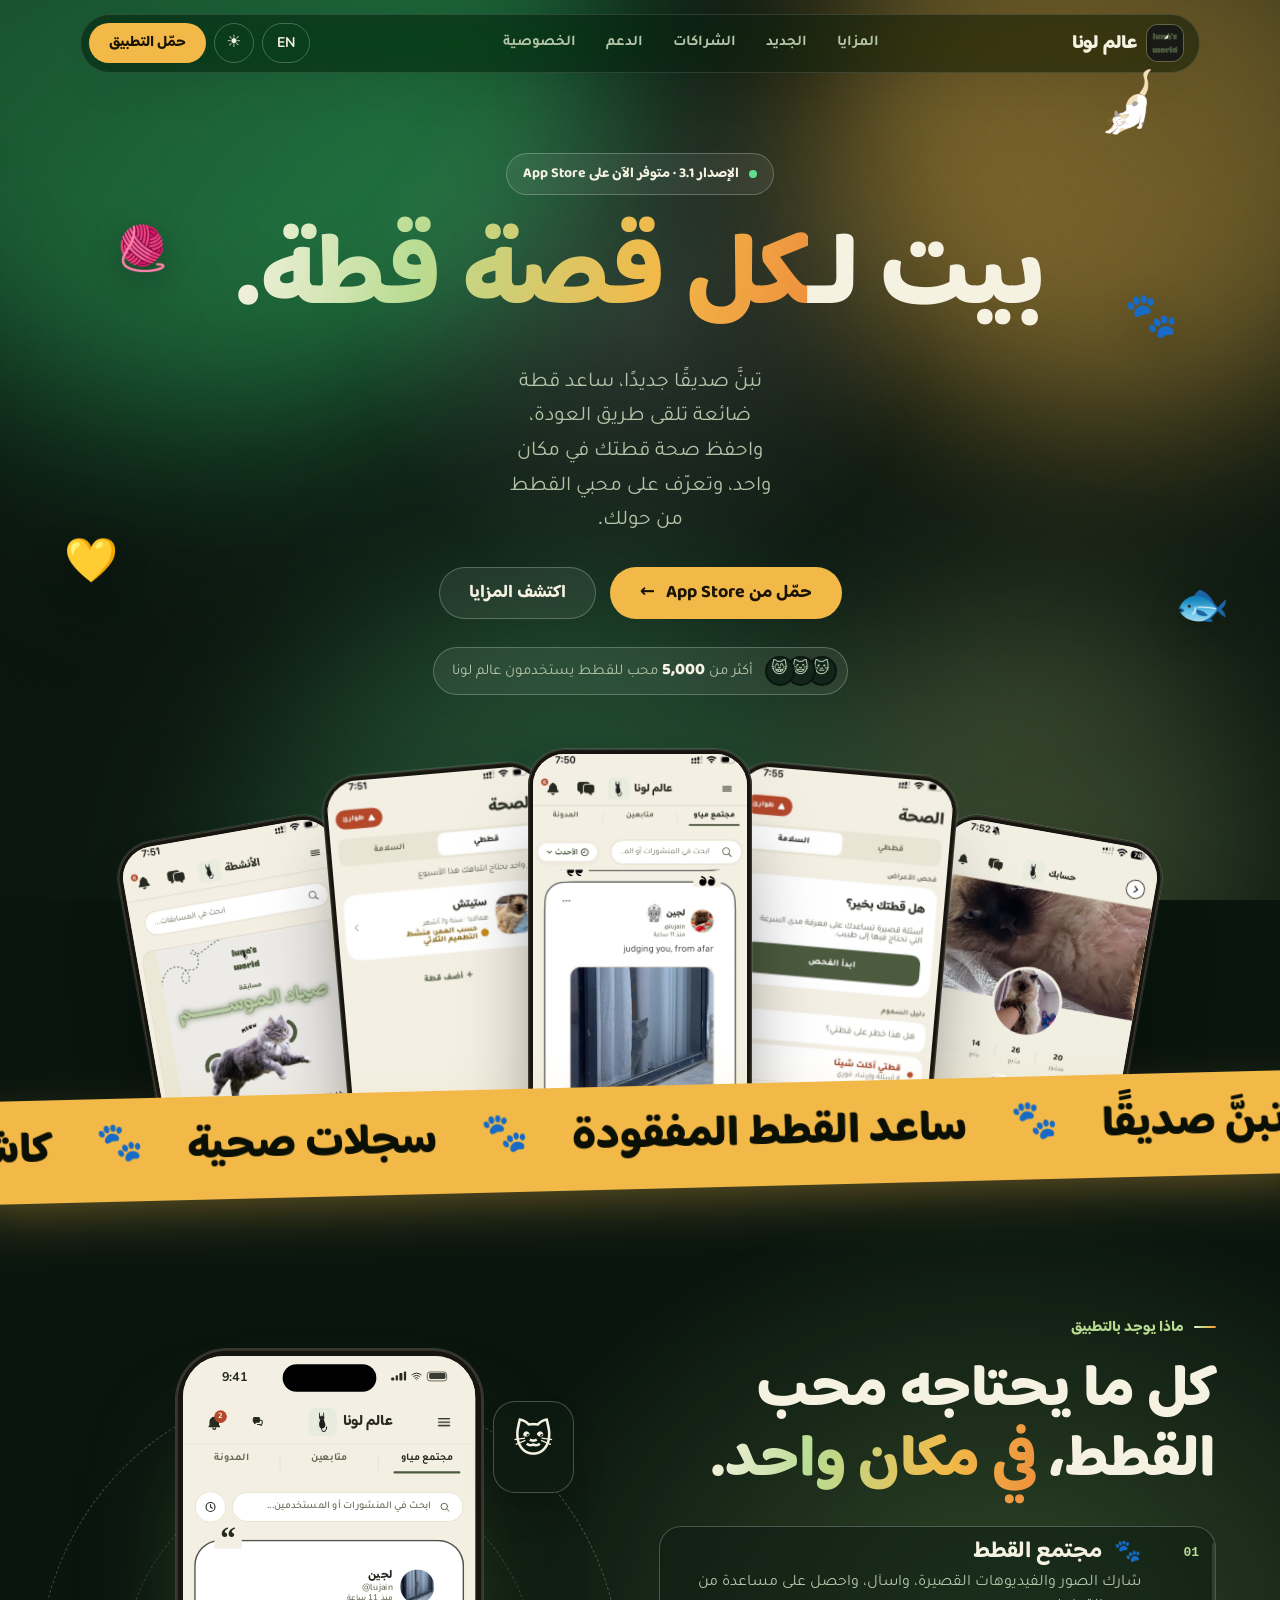
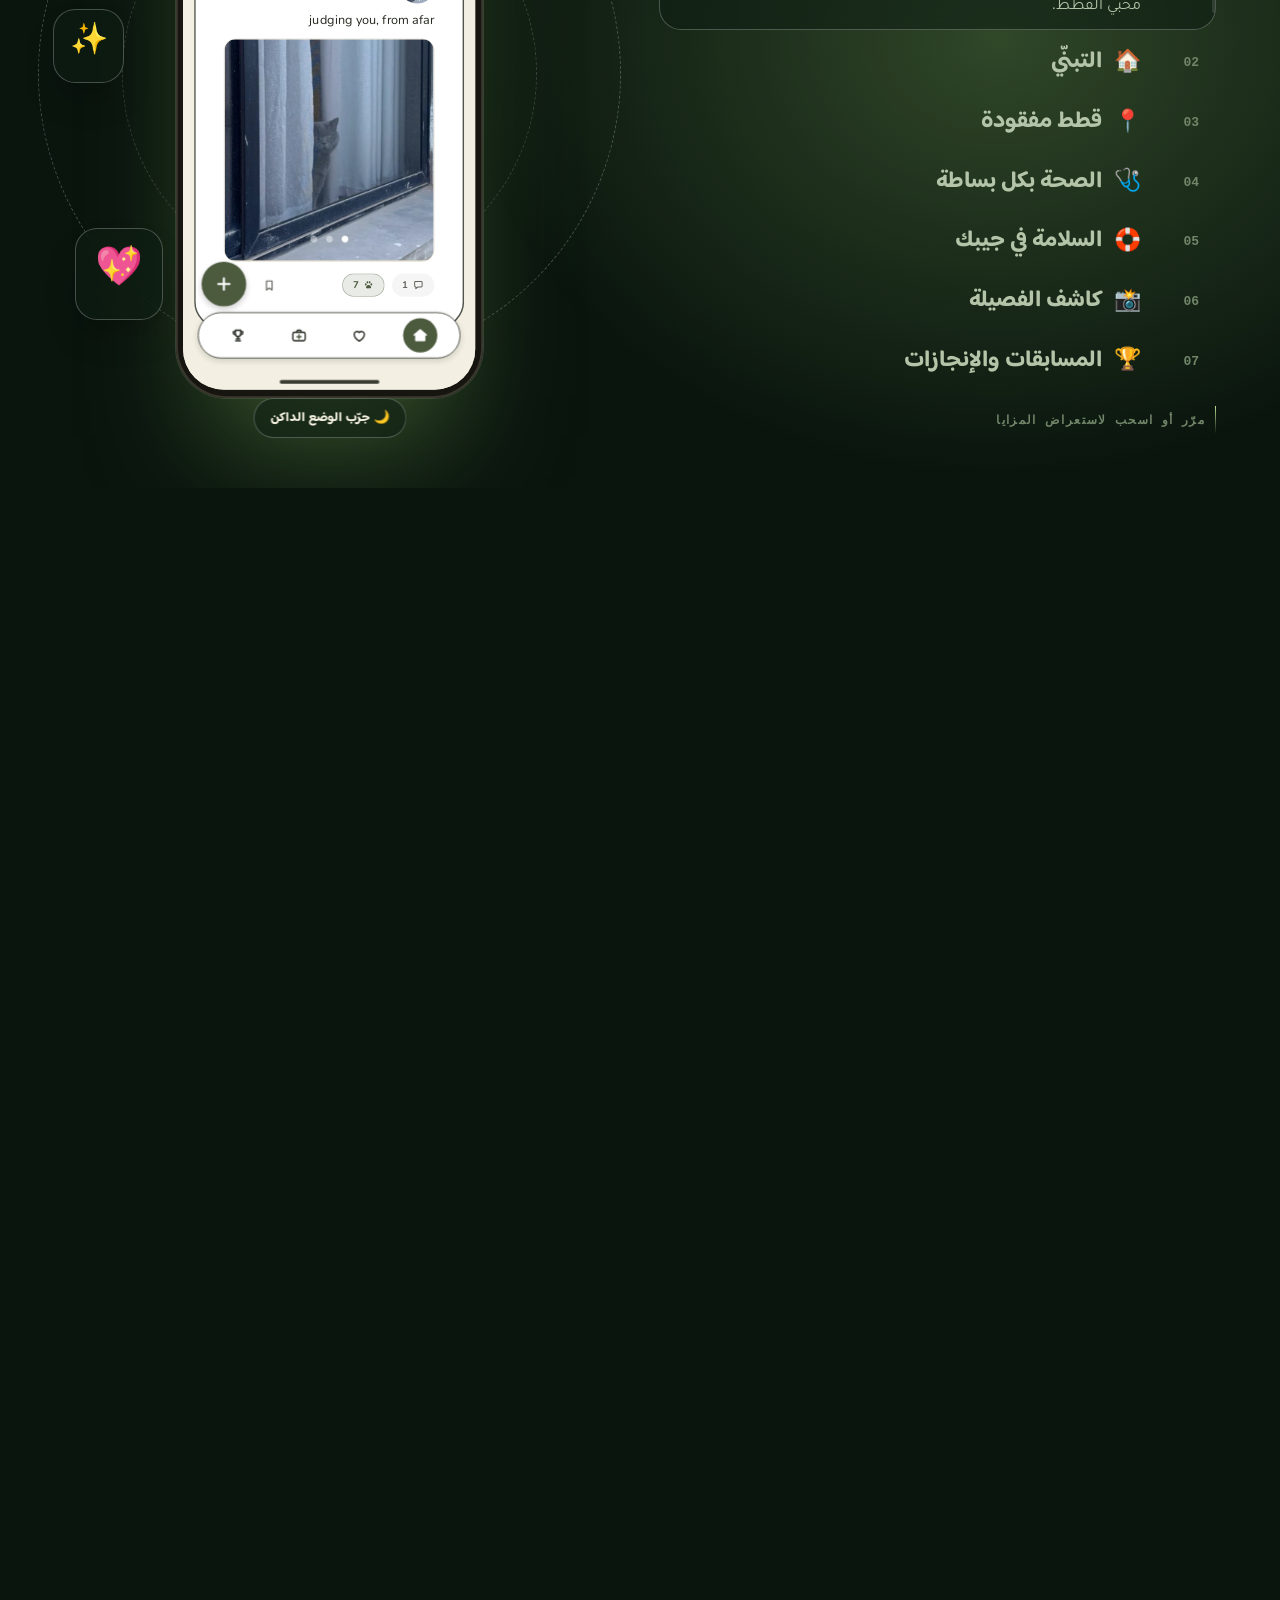
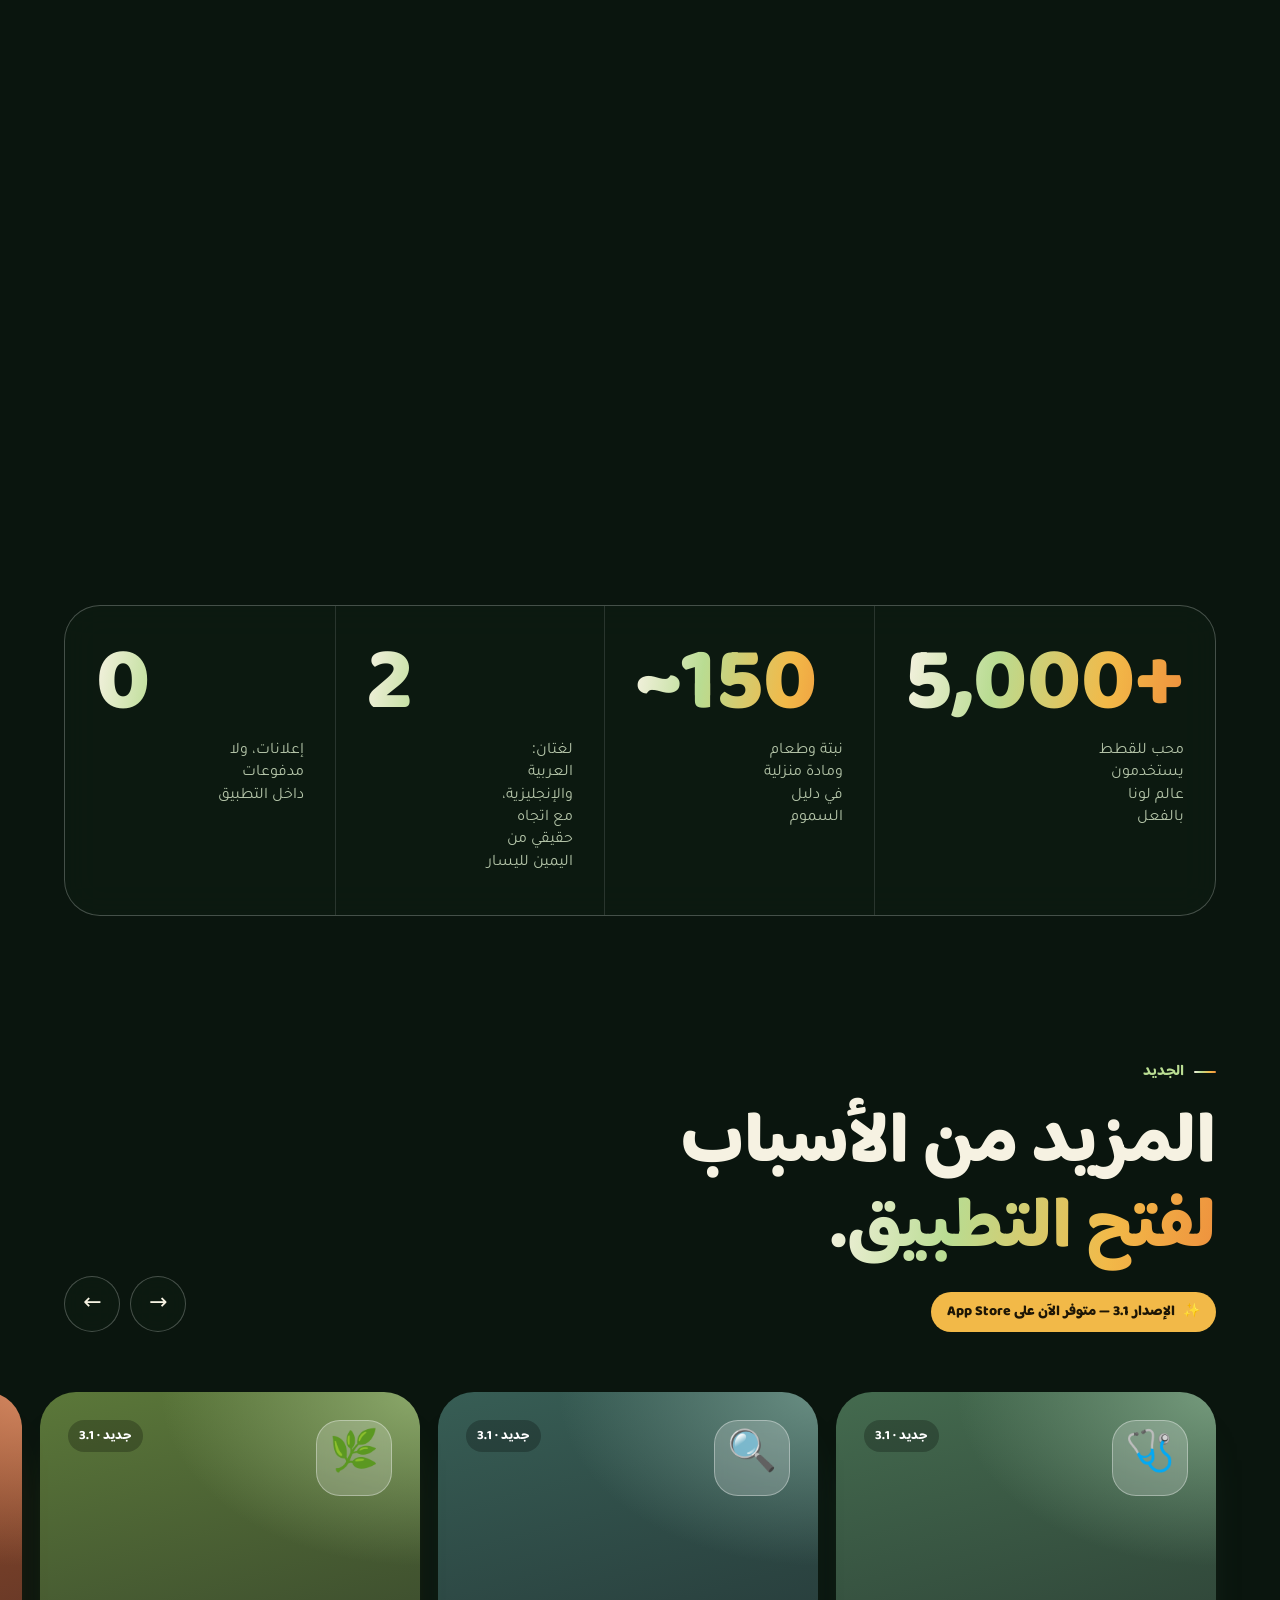
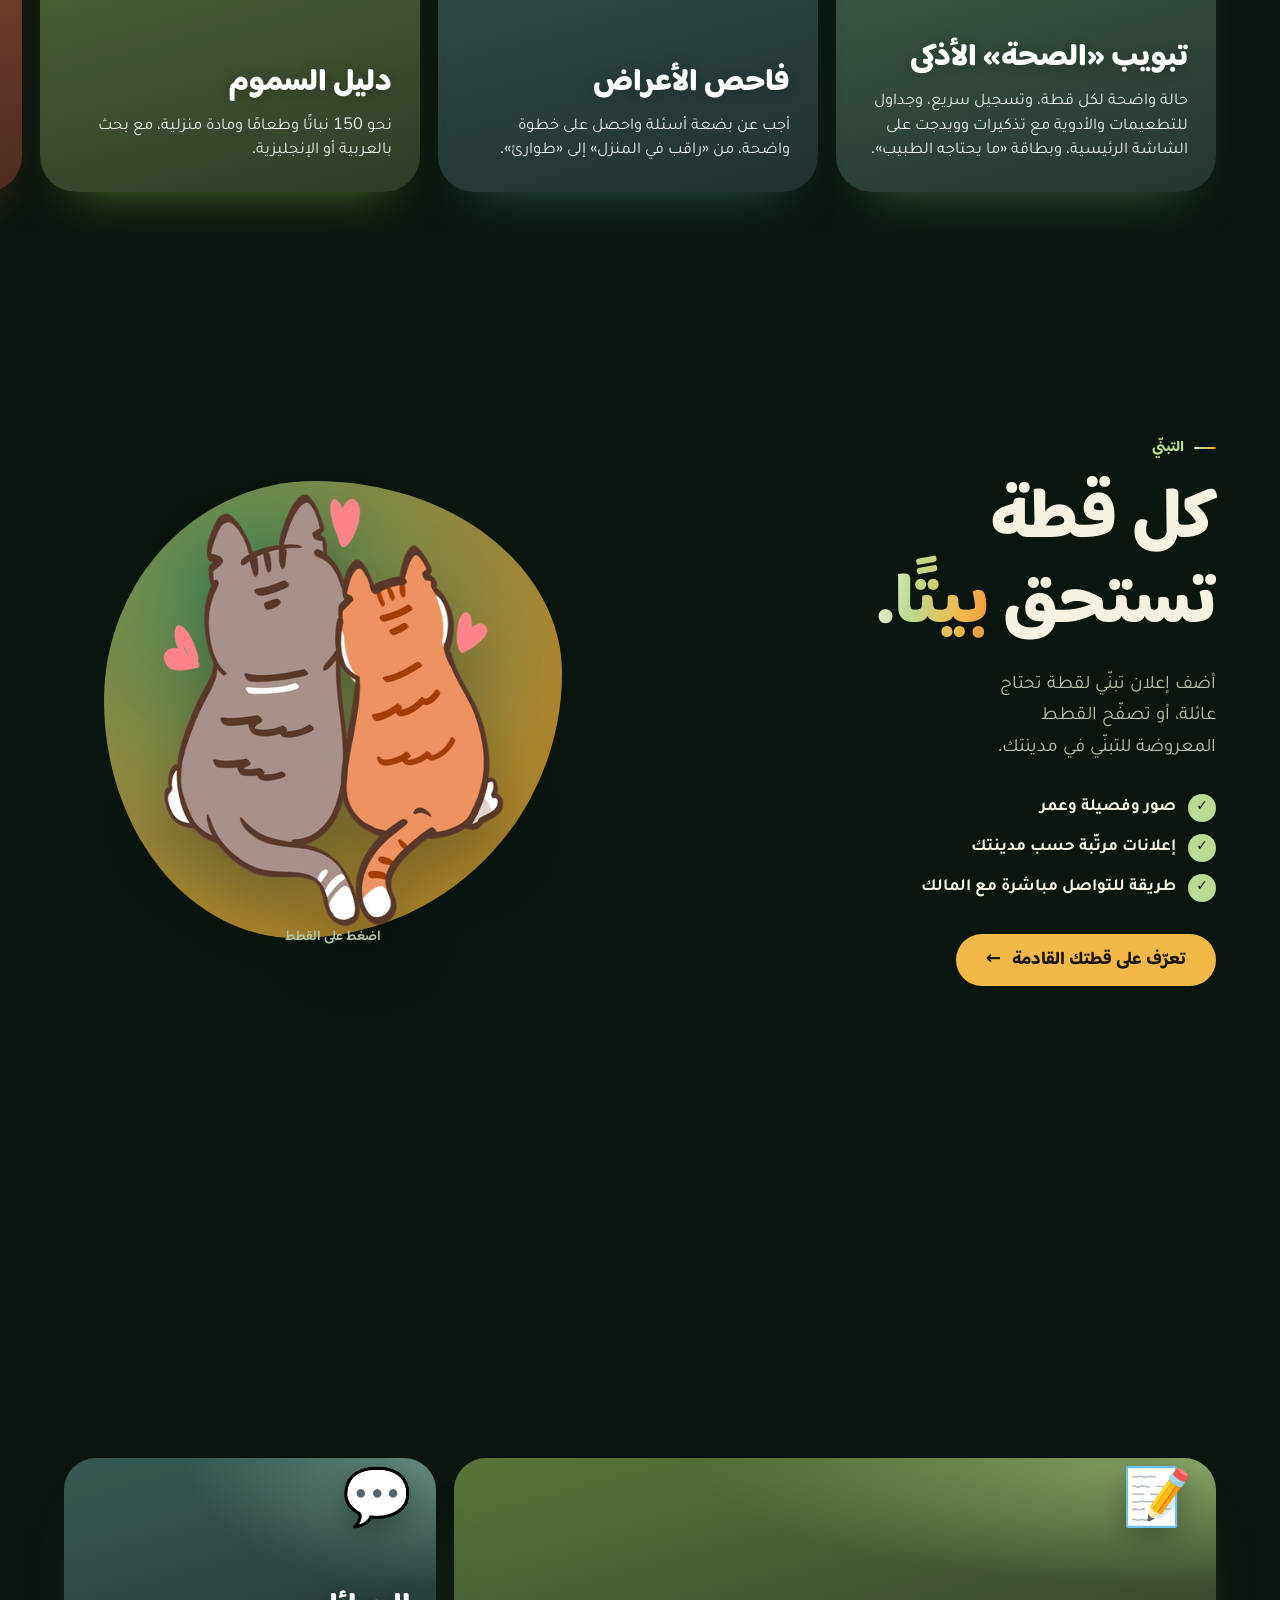
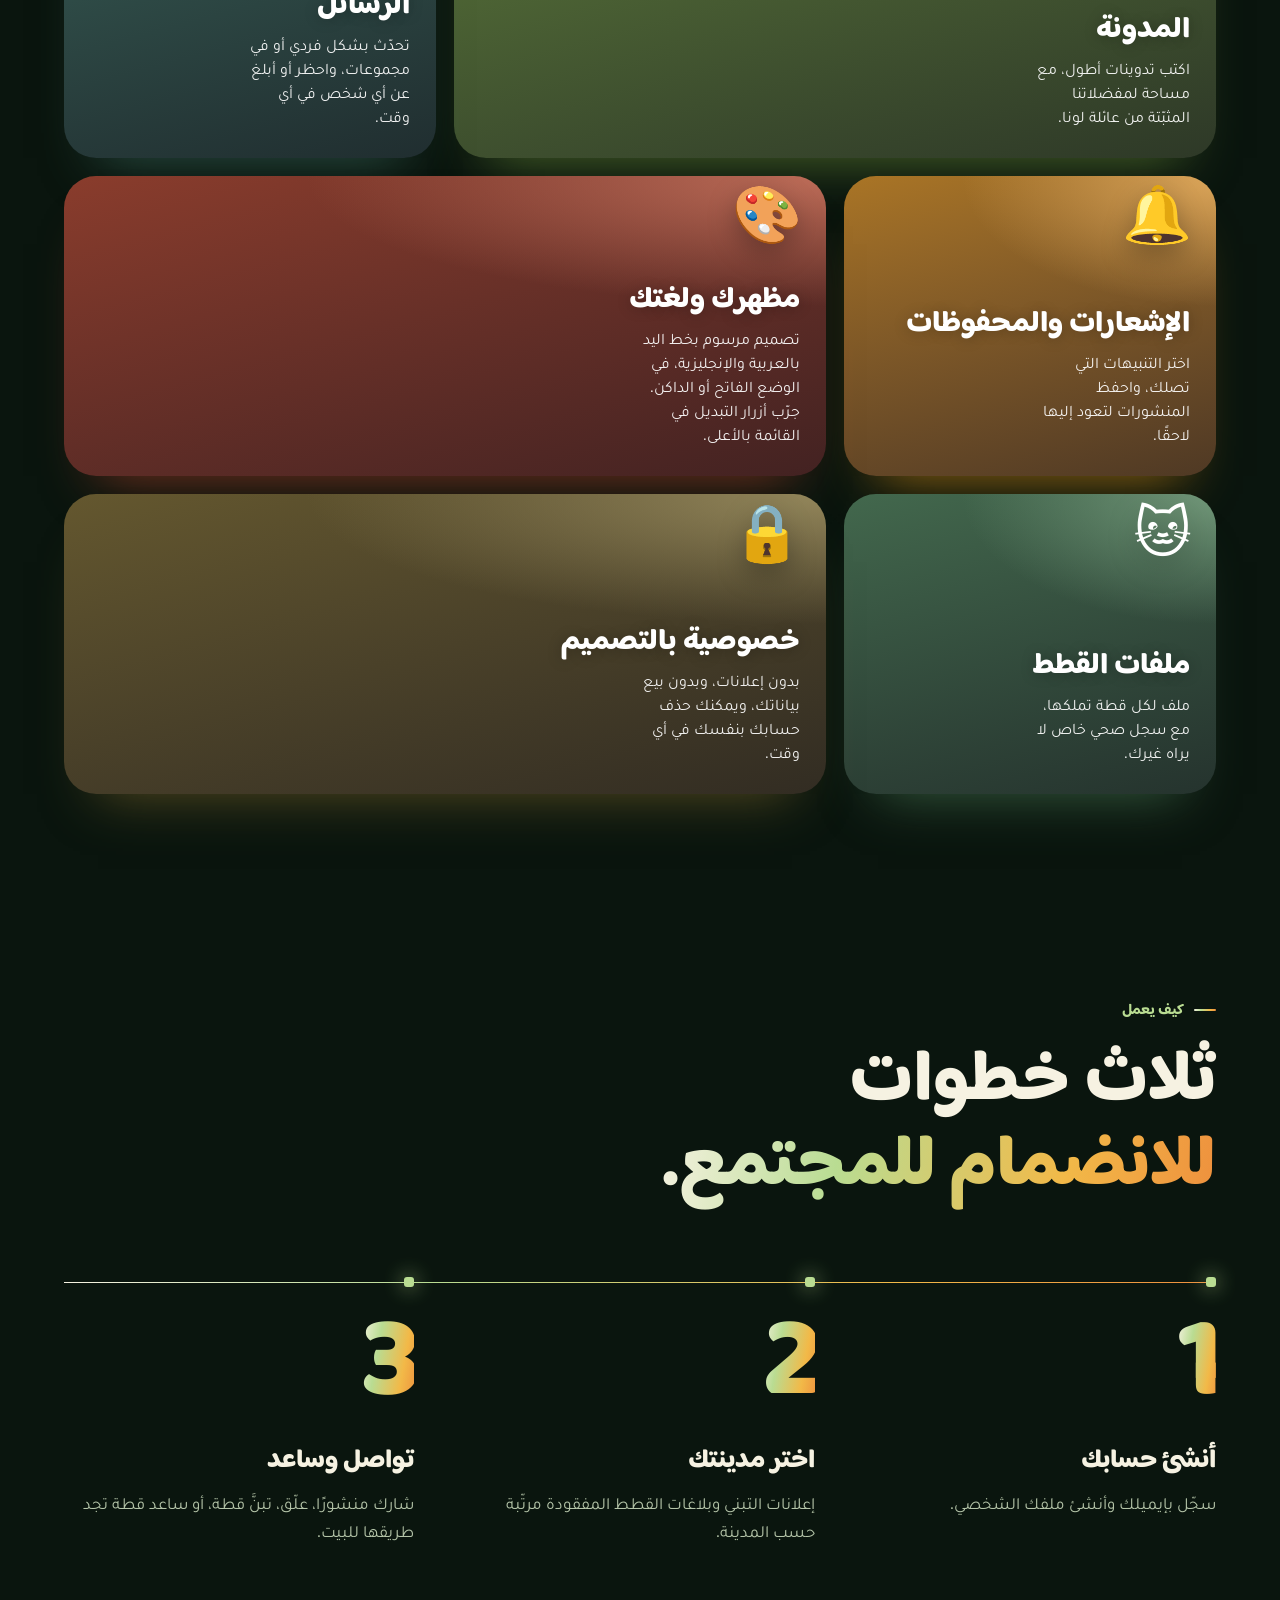
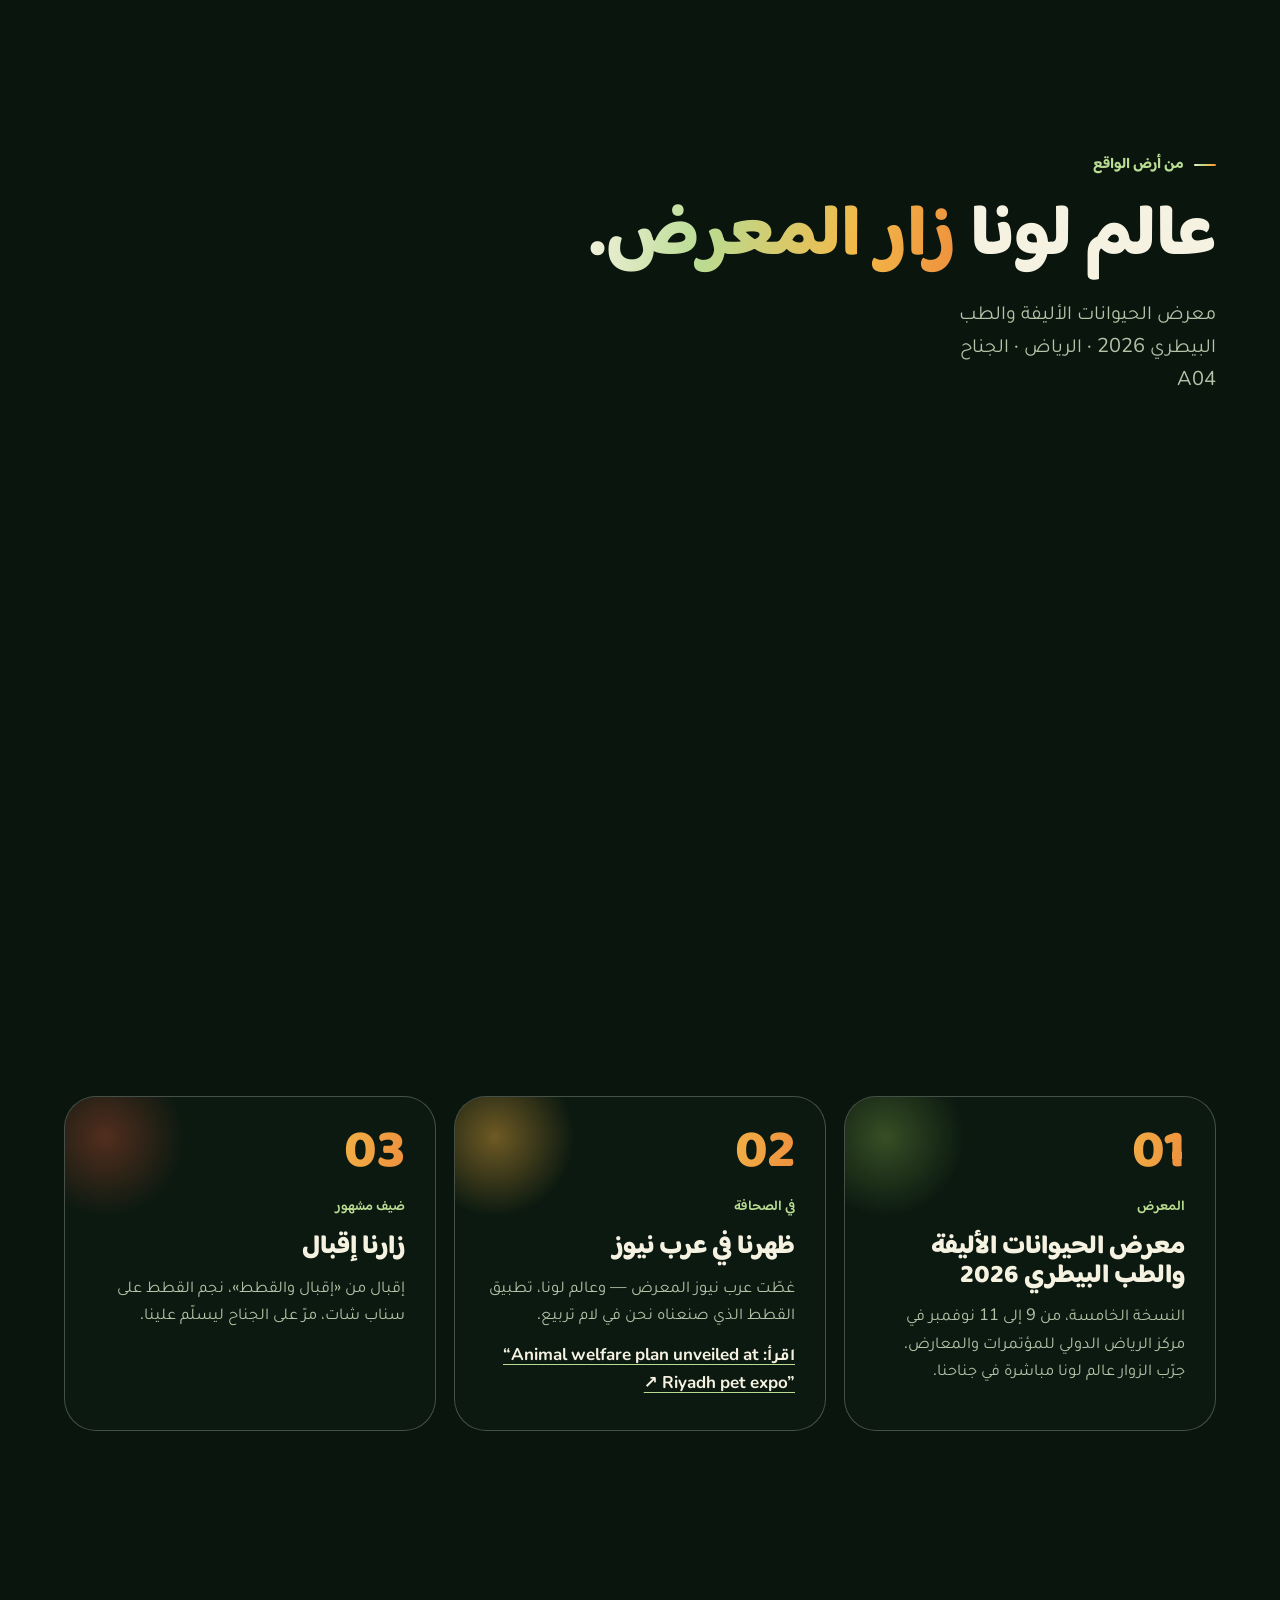
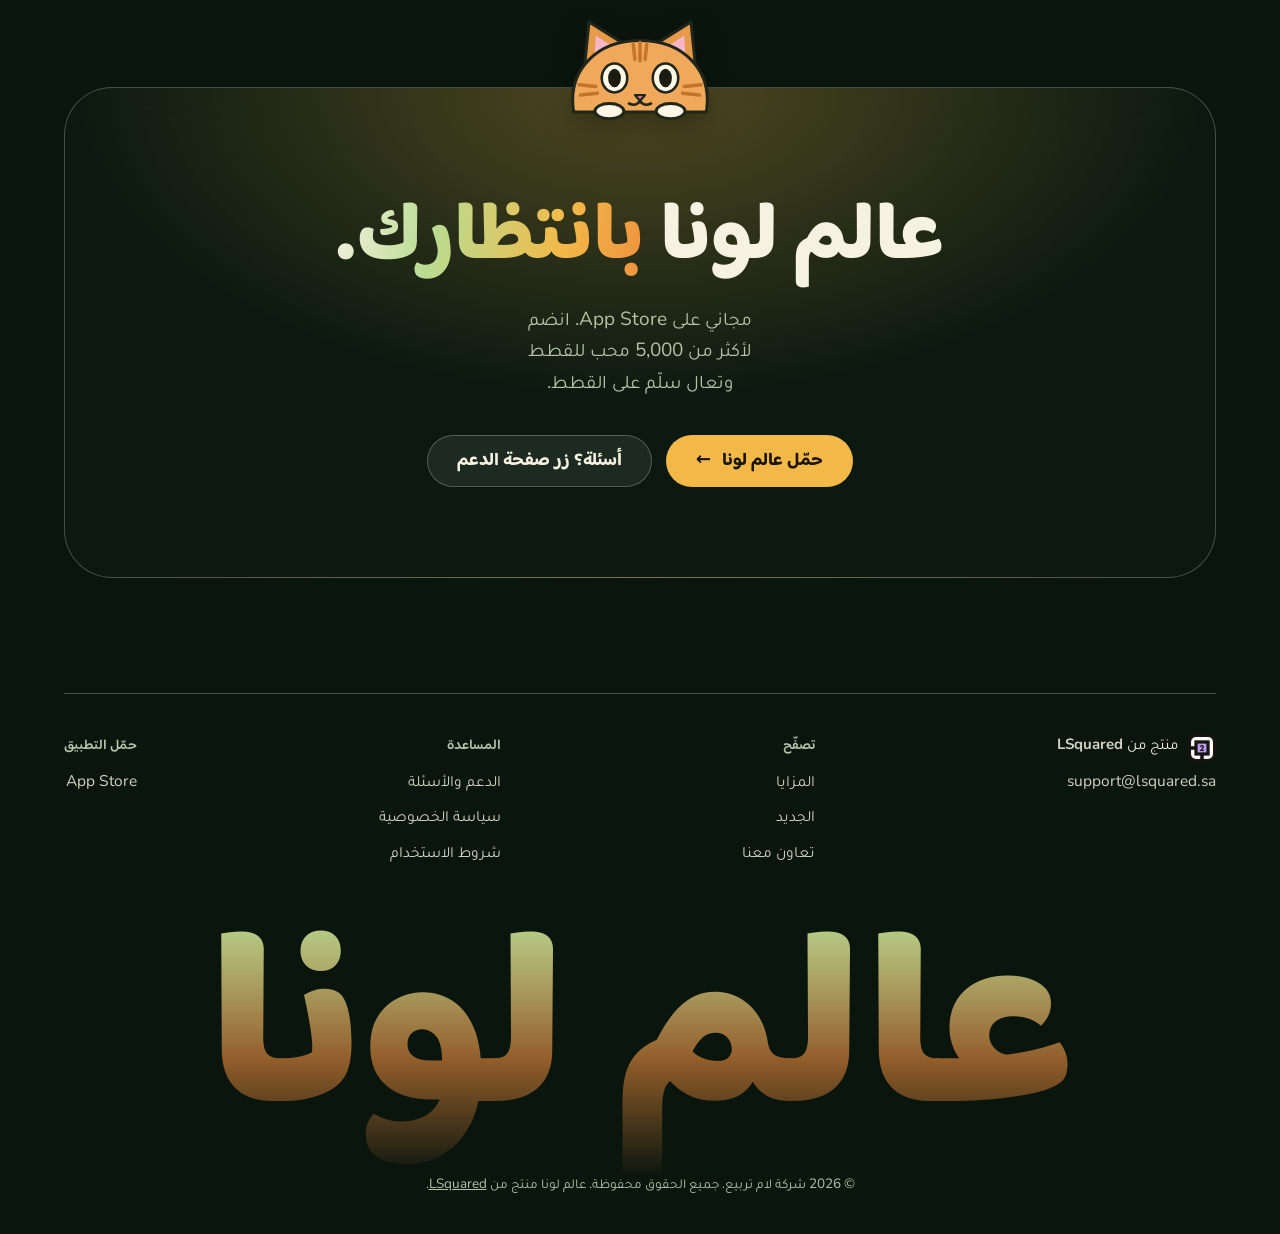
==== commit ddb16e73: "Fix footer wordmark overflow, open in Arabic by default - Size the big footer wordmark from the spac" ====
--- a/index.html
+++ b/index.html
@@ -47,7 +47,7 @@
 <link rel="icon" type="image/png" href="assets/img/app-icon.png">
 <link rel="apple-touch-icon" href="assets/img/app-icon.png">
 <meta name="theme-color" content="#080b06">
-<script>(function(){var d=document.documentElement,l="ar",h="dark";d.classList.add("js");try{l=localStorage.getItem("lunasworld-lang")||"ar";h=localStorage.getItem("lunasworld-theme-v2")||"dark"}catch(e){}d.lang=l;d.dir=l==="ar"?"rtl":"ltr";d.setAttribute("data-theme",h)})();</script>
+<script>(function(){var d=document.documentElement,l="ar",h="dark";d.classList.add("js");try{l=localStorage.getItem("lunasworld-lang-v2")||"ar";h=localStorage.getItem("lunasworld-theme-v2")||"dark"}catch(e){}d.lang=l;d.dir=l==="ar"?"rtl":"ltr";d.setAttribute("data-theme",h)})();</script>
 <link rel="stylesheet" href="assets/site.css">
 <!-- HEAD-ASSETS:END -->
 <!-- SEO-EXTRA:START -->
--- a/assets/site.css
+++ b/assets/site.css
@@ -695,6 +695,9 @@
 .lsquared-line a:hover { color: var(--ac); }
 .foot-big { font: 800 clamp(64px, 17vw, 270px)/.92 var(--display); letter-spacing: -.05em; text-align: center; margin: 40px 0 -.12em; background: linear-gradient(180deg, var(--g2) 0%, color-mix(in oklab, var(--g4) 60%, transparent) 55%, transparent 98%); -webkit-background-clip: text; background-clip: text; color: transparent; -webkit-text-fill-color: transparent; user-select: none; white-space: nowrap; transform: translateY(calc(var(--fy, 0) * 1px)); }
 html[lang="ar"] .foot-big { letter-spacing: 0; line-height: 1.1; }
+/* size the wordmark from the space it has, so it can never run off the screen (English is ~5.2em wide, Arabic ~3.5em) */
+.foot-big { font-size: clamp(34px, calc((100vw - 2 * var(--gut)) / 5.5), 250px); max-width: 100%; }
+html[lang="ar"] .foot-big { font-size: clamp(40px, calc((100vw - 2 * var(--gut)) / 3.7), 250px); }
 .copyright { text-align: center; font-size: 13.5px; color: var(--fg-2); position: relative; z-index: 2; margin-top: 22px; }
 .copyright a { color: var(--fg-2); }
 
